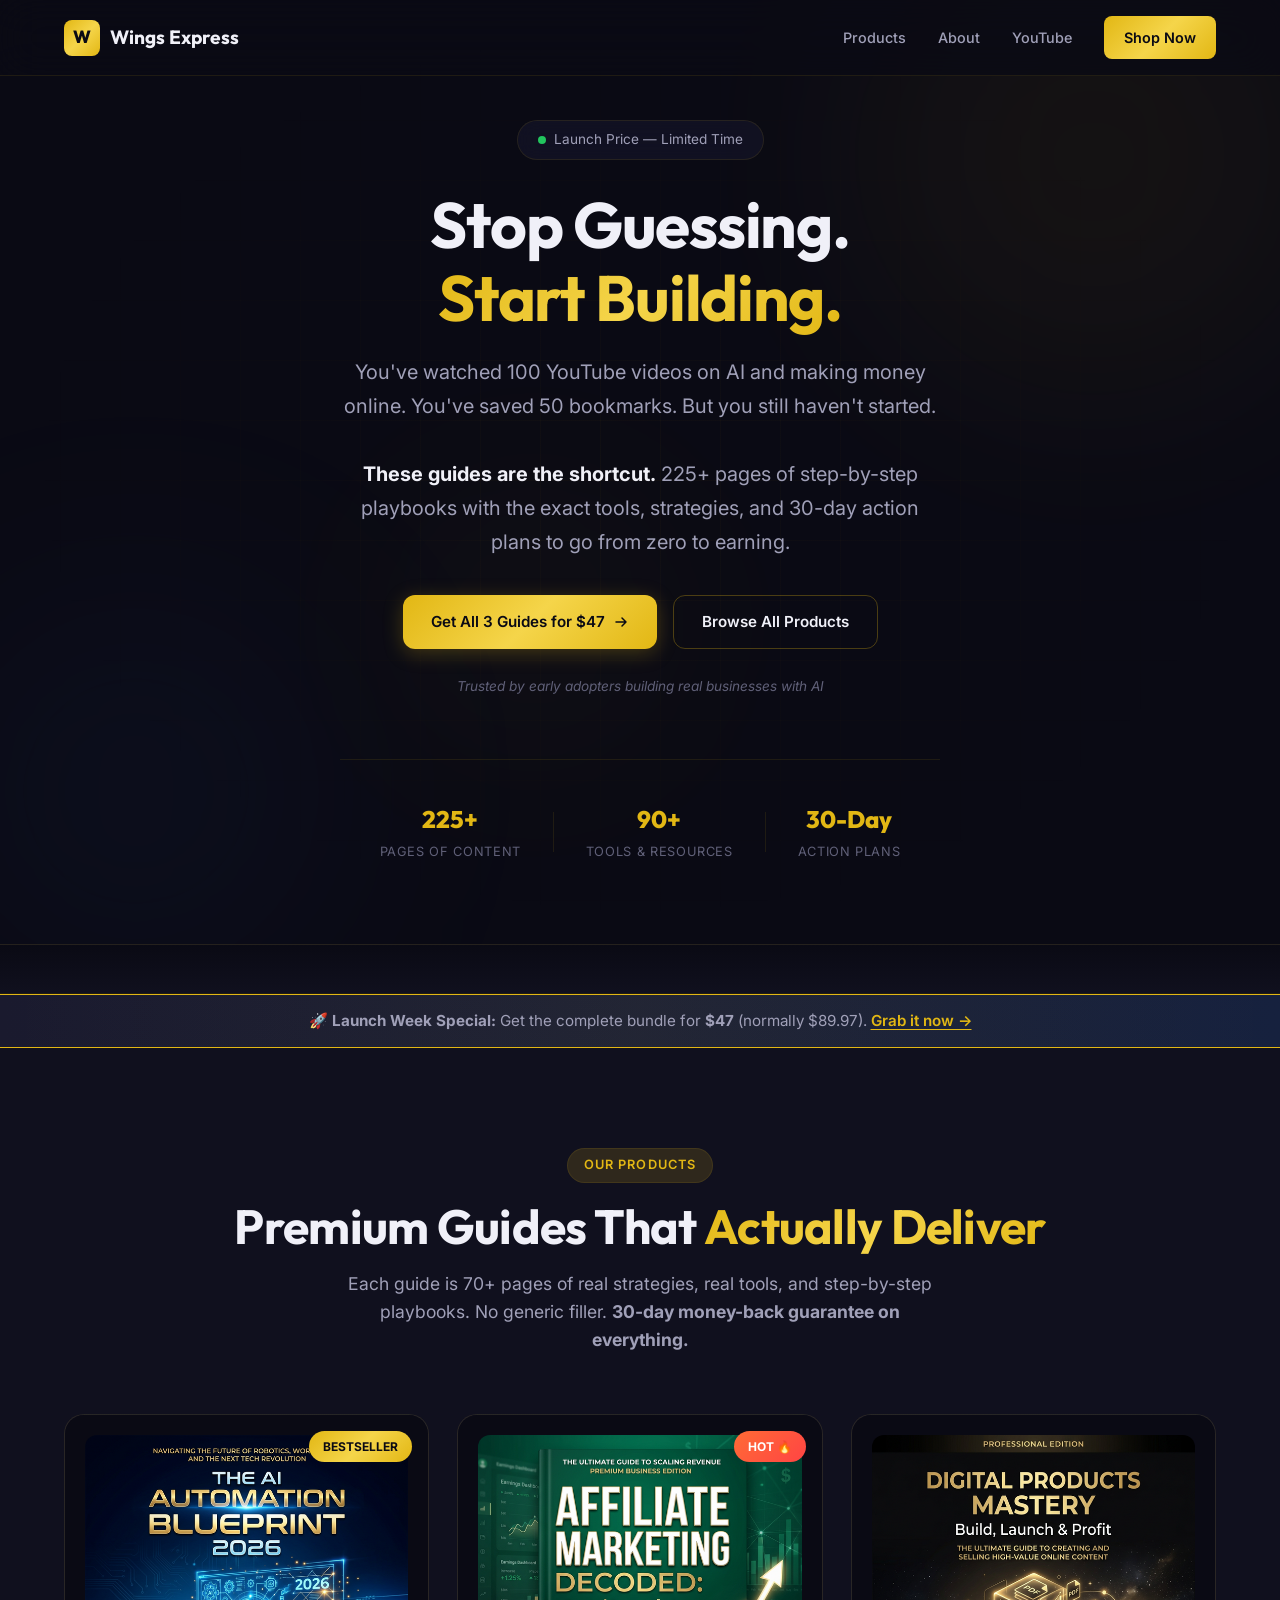
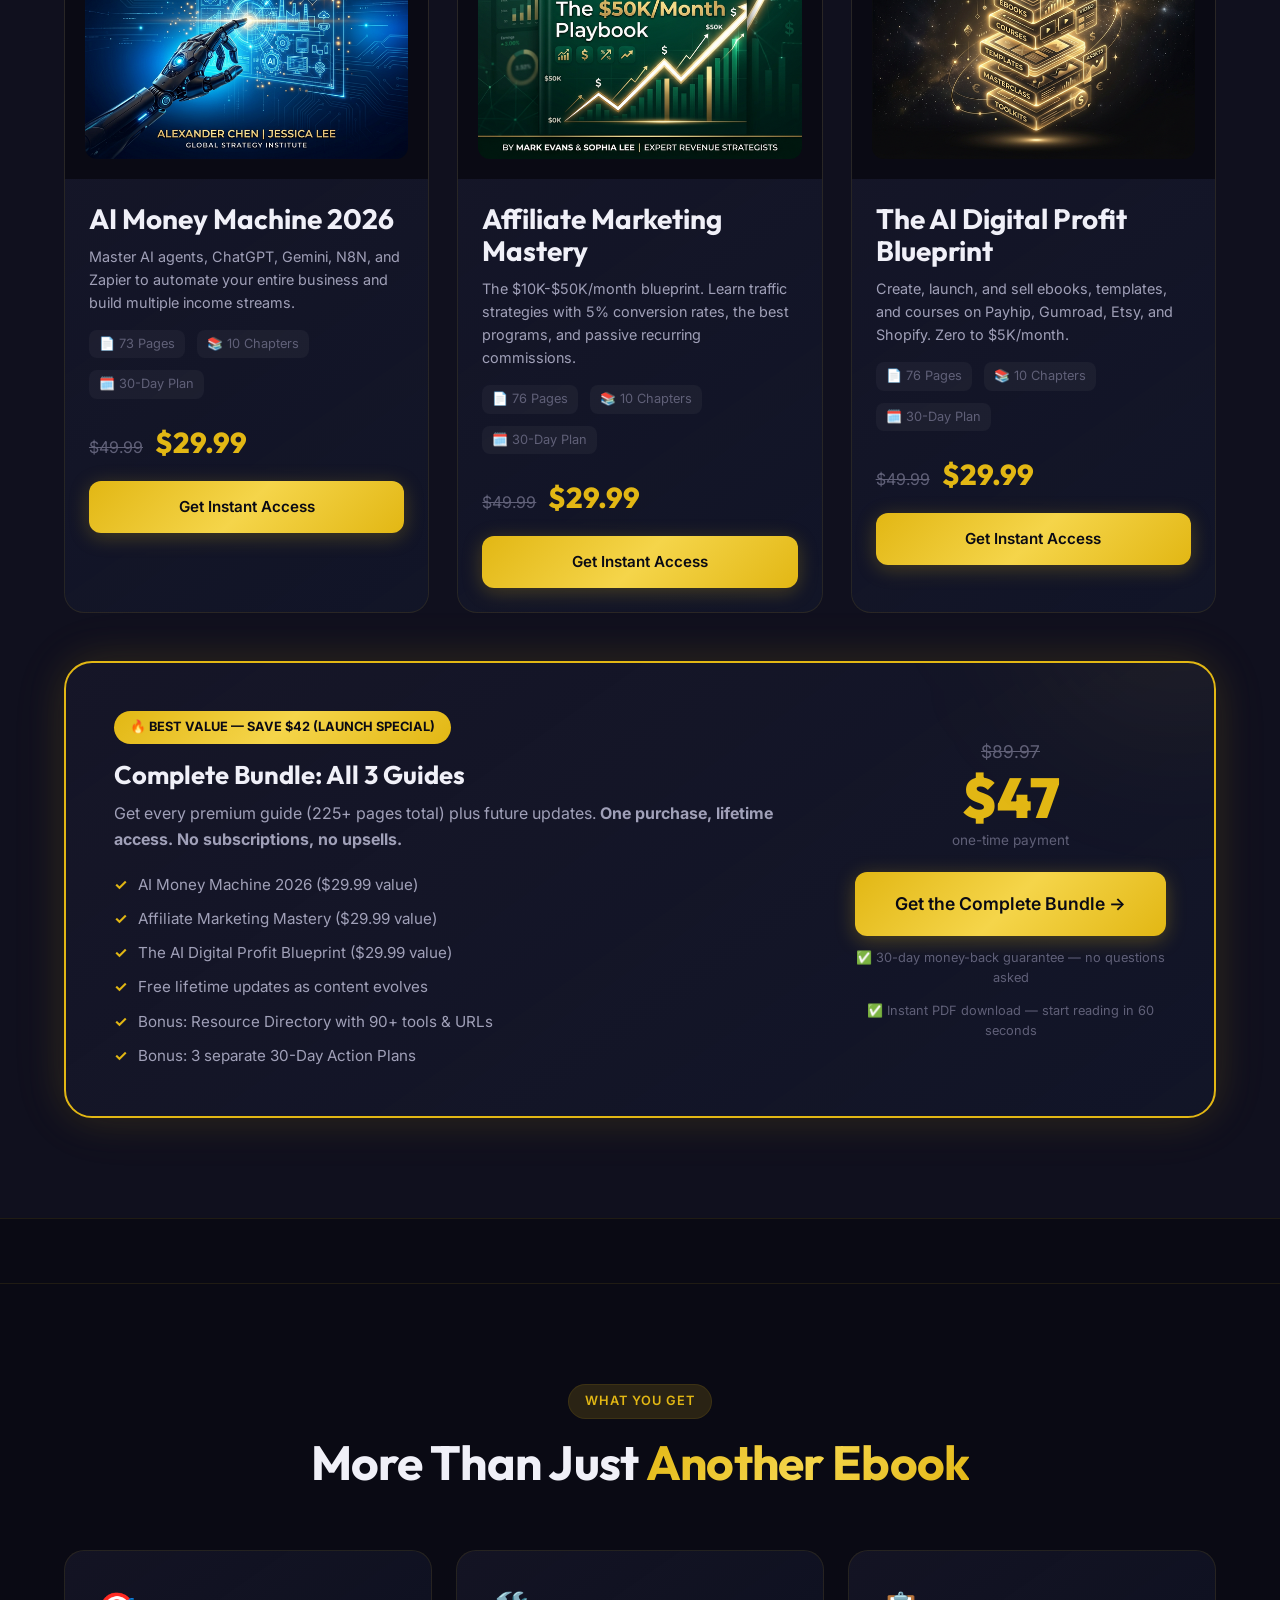
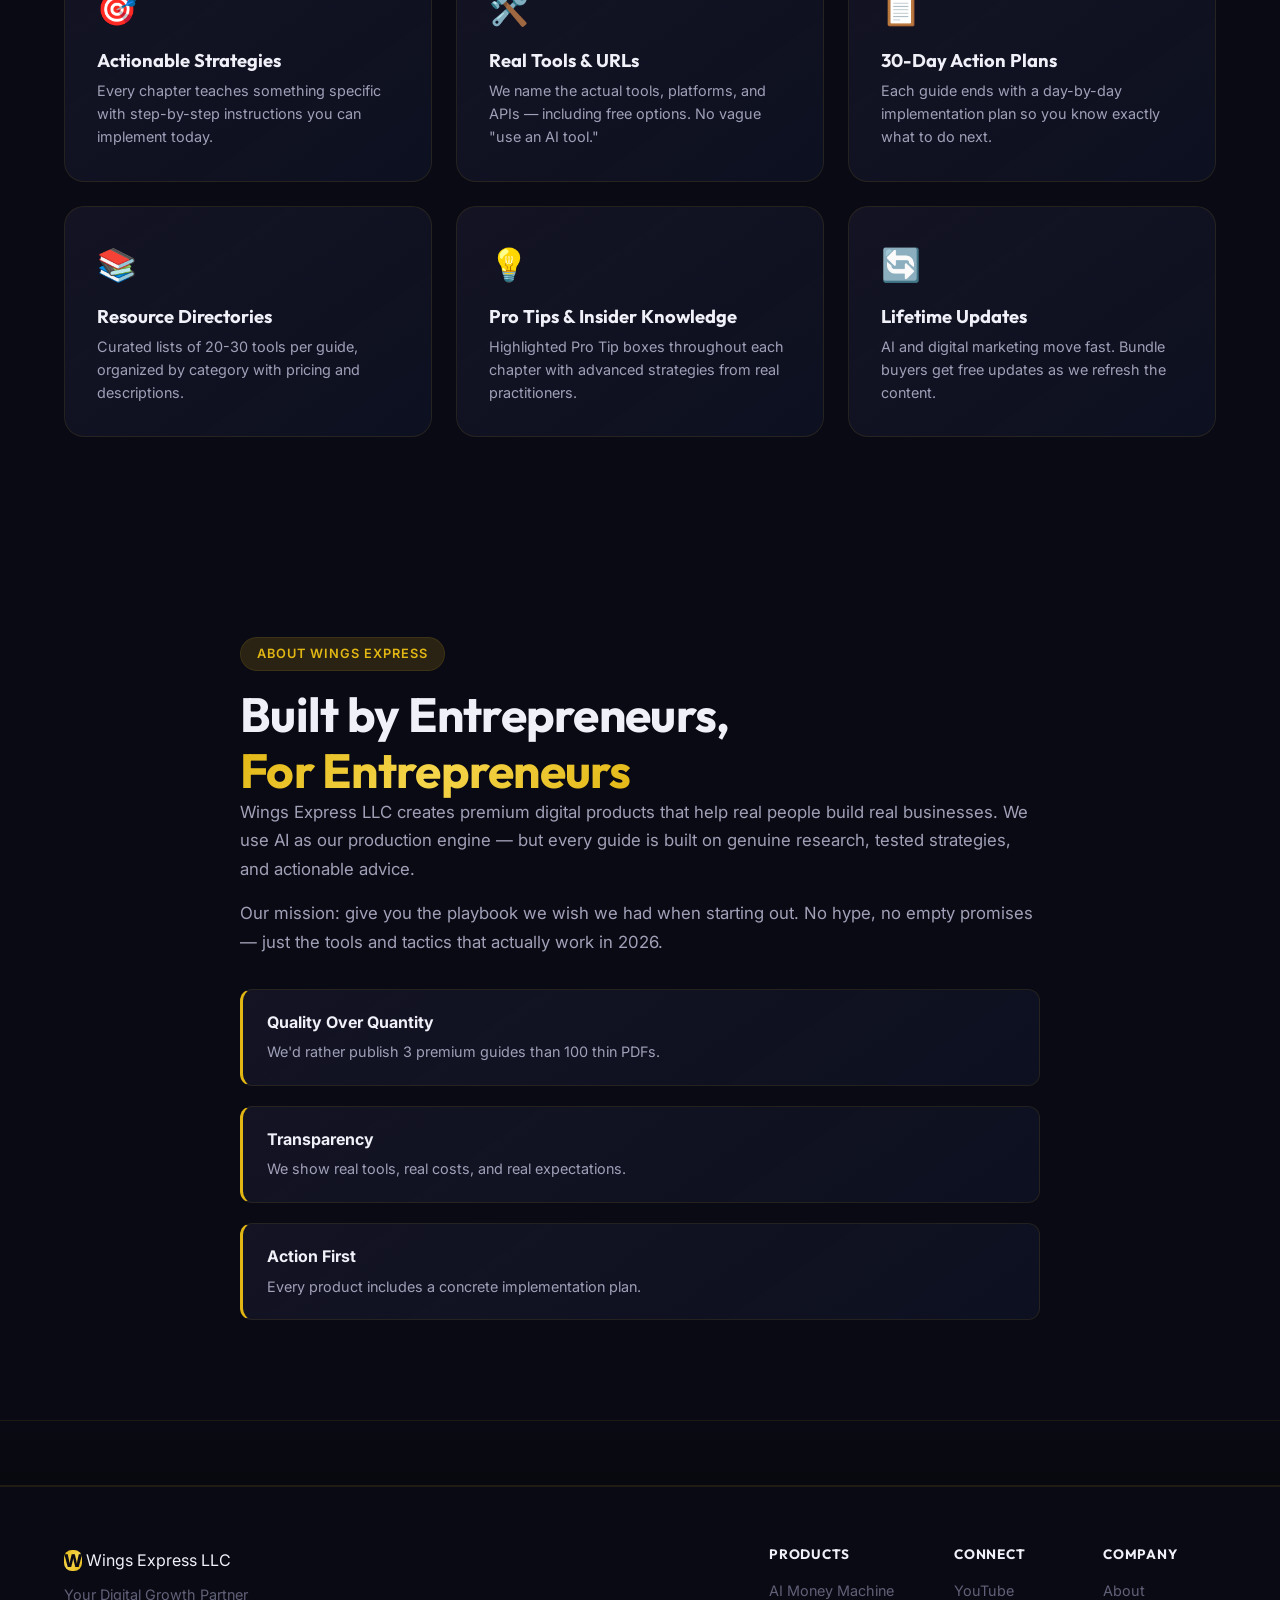
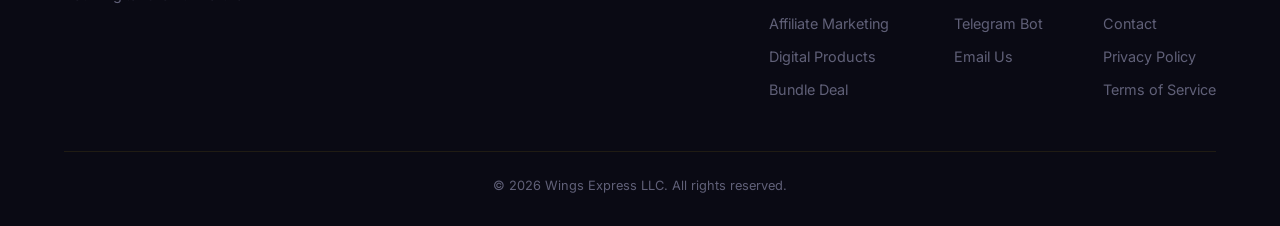
==== index.html @ 8c7e1537 "Add Google AdSense ad placements - 3 strategic ad units with dark theme styling" ====
<!DOCTYPE html>
<html lang="en">

<head>
    <meta charset="UTF-8">
    <meta name="viewport" content="width=device-width, initial-scale=1.0">
    <title>Wings Express LLC — Premium AI Automation & Marketing Guides (2026)</title>
    <meta name="description"
        content="70+ page premium guides on AI automation, affiliate marketing ($10K-$50K/month), and digital products. Step-by-step playbooks with 30-day action plans. Created by Wings Express LLC.">
    <meta name="keywords"
        content="AI automation guide, affiliate marketing course, digital products, ChatGPT business, make money online 2026, passive income, N8N automation">

    <!-- Open Graph -->
    <meta property="og:type" content="website">
    <meta property="og:title" content="Wings Express LLC — AI Automation & Marketing Playbooks">
    <meta property="og:description"
        content="225+ pages of premium strategies. Learn AI automation, affiliate marketing, and digital products. Real tools, real results, 30-day action plans.">
    <meta property="og:url" content="https://wingsexpressllc.com">

    <!-- Fonts -->
    <link rel="preconnect" href="https://fonts.googleapis.com">
    <link rel="preconnect" href="https://fonts.gstatic.com" crossorigin>
    <link
        href="https://fonts.googleapis.com/css2?family=Inter:wght@300;400;500;600;700;800;900&family=Outfit:wght@400;500;600;700;800&display=swap"
        rel="stylesheet">

    <link rel="stylesheet" href="style.css">

    <!-- Google AdSense -->
    <script async src="https://pagead2.googlesyndication.com/pagead/js/adsbygoogle.js?client=ca-pub-XXXXXXXXXXXXXXXX"
        crossorigin="anonymous"></script>
</head>

<body>
    <!-- Navigation -->
    <nav id="navbar">
        <div class="nav-container">
            <a href="#" class="logo">
                <span class="logo-icon">W</span>
                <span class="logo-text">Wings Express</span>
            </a>
            <div class="nav-links">
                <a href="#products">Products</a>
                <a href="#about">About</a>
                <a href="https://youtube.com/@aimusicvibespro" target="_blank">YouTube</a>
                <a href="#products" class="nav-cta">Shop Now</a>
            </div>
            <button class="mobile-toggle" id="mobileToggle" aria-label="Menu">
                <span></span><span></span><span></span>
            </button>
        </div>
    </nav>

    <!-- Hero Section — PAS Framework -->
    <section id="hero">
        <div class="hero-bg-effects">
            <div class="orb orb-1"></div>
            <div class="orb orb-2"></div>
            <div class="orb orb-3"></div>
            <div class="grid-overlay"></div>
        </div>
        <div class="hero-content">
            <div class="hero-badge">
                <span class="badge-dot"></span>
                Launch Price — Limited Time
            </div>
            <h1>Stop Guessing.<br><span class="gradient-text">Start Building.</span></h1>
            <p class="hero-subtitle">
                You've watched 100 YouTube videos on AI and making money online.
                You've saved 50 bookmarks. But you still haven't started.<br><br>
                <strong style="color: var(--text-primary);">These guides are the shortcut.</strong>
                225+ pages of step-by-step playbooks with the exact tools, strategies,
                and 30-day action plans to go from zero to earning.
            </p>
            <div class="hero-buttons">
                <a href="#bundle" class="btn btn-primary">
                    Get All 3 Guides for $47
                    <svg width="16" height="16" viewBox="0 0 16 16" fill="none">
                        <path d="M3 8h10m0 0L9 4m4 4L9 12" stroke="currentColor" stroke-width="1.5"
                            stroke-linecap="round" stroke-linejoin="round" />
                    </svg>
                </a>
                <a href="#products" class="btn btn-ghost">Browse All Products</a>
            </div>
            <!-- Social Proof -->
            <div class="hero-proof">
                <span class="proof-text">Trusted by early adopters building real businesses with AI</span>
            </div>
            <div class="hero-stats">
                <div class="stat">
                    <span class="stat-number">225+</span>
                    <span class="stat-label">Pages of Content</span>
                </div>
                <div class="stat-divider"></div>
                <div class="stat">
                    <span class="stat-number">90+</span>
                    <span class="stat-label">Tools & Resources</span>
                </div>
                <div class="stat-divider"></div>
                <div class="stat">
                    <span class="stat-number">30-Day</span>
                    <span class="stat-label">Action Plans</span>
                </div>
            </div>
        </div>
    </section>

    <!-- Ad Unit 1: Below Hero -->
    <div class="ad-container" id="ad-hero">
        <div class="section-container">
            <ins class="adsbygoogle"
                style="display:block"
                data-ad-client="ca-pub-XXXXXXXXXXXXXXXX"
                data-ad-slot="1234567890"
                data-ad-format="horizontal"
                data-full-width-responsive="true"></ins>
            <script>(adsbygoogle = window.adsbygoogle || []).push({});</script>
        </div>
    </div>

    <!-- Urgency Bar -->
    <div class="urgency-bar">
        <div class="section-container">
            <p>🚀 <strong>Launch Week Special:</strong> Get the complete bundle for <strong>$47</strong> (normally
                $89.97). <a href="#bundle">Grab it now →</a></p>
        </div>
    </div>

    <!-- Products Section -->
    <section id="products">
        <div class="section-container">
            <div class="section-header">
                <span class="section-tag">Our Products</span>
                <h2>Premium Guides That <span class="gradient-text">Actually Deliver</span></h2>
                <p>Each guide is 70+ pages of real strategies, real tools, and step-by-step playbooks. No generic
                    filler. <strong>30-day money-back guarantee on everything.</strong></p>
            </div>

            <div class="products-grid">
                <!-- Product 1 -->
                <div class="product-card" id="product-ai">
                    <div class="product-badge">Bestseller</div>
                    <div class="product-image">
                        <img src="covers/cover_ai_blueprint.png" alt="AI Money Machine 2026 Cover" loading="lazy">
                    </div>
                    <div class="product-info">
                        <h3>AI Money Machine 2026</h3>
                        <p>Master AI agents, ChatGPT, Gemini, N8N, and Zapier to automate your entire business and build
                            multiple income streams.</p>
                        <div class="product-meta">
                            <span class="meta-item">📄 73 Pages</span>
                            <span class="meta-item">📚 10 Chapters</span>
                            <span class="meta-item">🗓️ 30-Day Plan</span>
                        </div>
                        <div class="product-pricing">
                            <span class="price-old">$49.99</span>
                            <span class="price-current">$29.99</span>
                        </div>
                        <a href="#" class="btn btn-primary btn-full payhip-buy-btn" id="buy-ai"
                            data-product="ai-money-machine">Get Instant Access</a>
                    </div>
                </div>

                <!-- Product 2 -->
                <div class="product-card" id="product-affiliate">
                    <div class="product-badge hot">Hot 🔥</div>
                    <div class="product-image">
                        <img src="covers/cover_affiliate_marketing.png" alt="Affiliate Marketing Mastery Cover"
                            loading="lazy">
                    </div>
                    <div class="product-info">
                        <h3>Affiliate Marketing Mastery</h3>
                        <p>The $10K-$50K/month blueprint. Learn traffic strategies with 5% conversion rates, the best
                            programs, and passive recurring commissions.</p>
                        <div class="product-meta">
                            <span class="meta-item">📄 76 Pages</span>
                            <span class="meta-item">📚 10 Chapters</span>
                            <span class="meta-item">🗓️ 30-Day Plan</span>
                        </div>
                        <div class="product-pricing">
                            <span class="price-old">$49.99</span>
                            <span class="price-current">$29.99</span>
                        </div>
                        <a href="#" class="btn btn-primary btn-full payhip-buy-btn" id="buy-affiliate"
                            data-product="affiliate-marketing">Get Instant Access</a>
                    </div>
                </div>

                <!-- Product 3 -->
                <div class="product-card" id="product-digital">
                    <div class="product-image">
                        <img src="covers/cover_digital_products.png" alt="Digital Products Mastery Cover"
                            loading="lazy">
                    </div>
                    <div class="product-info">
                        <h3>The AI Digital Profit Blueprint</h3>
                        <p>Create, launch, and sell ebooks, templates, and courses on Payhip, Gumroad, Etsy, and
                            Shopify. Zero to $5K/month.</p>
                        <div class="product-meta">
                            <span class="meta-item">📄 76 Pages</span>
                            <span class="meta-item">📚 10 Chapters</span>
                            <span class="meta-item">🗓️ 30-Day Plan</span>
                        </div>
                        <div class="product-pricing">
                            <span class="price-old">$49.99</span>
                            <span class="price-current">$29.99</span>
                        </div>
                        <a href="#" class="btn btn-primary btn-full payhip-buy-btn" id="buy-digital"
                            data-product="digital-products">Get Instant Access</a>
                    </div>
                </div>
            </div>

            <!-- Bundle — Anchoring + Risk Reversal -->
            <div class="bundle-card" id="bundle">
                <div class="bundle-left">
                    <span class="bundle-tag">🔥 Best Value — Save $42 (Launch Special)</span>
                    <h3>Complete Bundle: All 3 Guides</h3>
                    <p>Get every premium guide (225+ pages total) plus future updates. <strong>One purchase, lifetime
                            access. No subscriptions, no upsells.</strong></p>
                    <ul class="bundle-list">
                        <li>AI Money Machine 2026 ($29.99 value)</li>
                        <li>Affiliate Marketing Mastery ($29.99 value)</li>
                        <li>The AI Digital Profit Blueprint ($29.99 value)</li>
                        <li>Free lifetime updates as content evolves</li>
                        <li>Bonus: Resource Directory with 90+ tools & URLs</li>
                        <li>Bonus: 3 separate 30-Day Action Plans</li>
                    </ul>
                </div>
                <div class="bundle-right">
                    <div class="bundle-pricing">
                        <span class="bundle-old">$89.97</span>
                        <span class="bundle-current">$47</span>
                        <span class="bundle-per">one-time payment</span>
                    </div>
                    <a href="#" class="btn btn-accent btn-full payhip-buy-btn" id="buy-bundle"
                        data-product="complete-bundle">Get the Complete Bundle →</a>
                    <span class="guarantee">✅ 30-day money-back guarantee — no questions asked</span>
                    <span class="guarantee">✅ Instant PDF download — start reading in 60 seconds</span>
                </div>
            </div>
        </div>
    </section>

    <!-- Ad Unit 2: Between Products & Features -->
    <div class="ad-container" id="ad-mid">
        <div class="section-container">
            <ins class="adsbygoogle"
                style="display:block"
                data-ad-client="ca-pub-XXXXXXXXXXXXXXXX"
                data-ad-slot="2345678901"
                data-ad-format="auto"
                data-full-width-responsive="true"></ins>
            <script>(adsbygoogle = window.adsbygoogle || []).push({});</script>
        </div>
    </div>

    <!-- What's Inside Section -->
    <section id="whats-inside">
        <div class="section-container">
            <div class="section-header">
                <span class="section-tag">What You Get</span>
                <h2>More Than Just <span class="gradient-text">Another Ebook</span></h2>
            </div>
            <div class="features-grid">
                <div class="feature-card">
                    <div class="feature-icon">🎯</div>
                    <h4>Actionable Strategies</h4>
                    <p>Every chapter teaches something specific with step-by-step instructions you can implement today.
                    </p>
                </div>
                <div class="feature-card">
                    <div class="feature-icon">🛠️</div>
                    <h4>Real Tools & URLs</h4>
                    <p>We name the actual tools, platforms, and APIs — including free options. No vague "use an AI
                        tool."</p>
                </div>
                <div class="feature-card">
                    <div class="feature-icon">📋</div>
                    <h4>30-Day Action Plans</h4>
                    <p>Each guide ends with a day-by-day implementation plan so you know exactly what to do next.</p>
                </div>
                <div class="feature-card">
                    <div class="feature-icon">📚</div>
                    <h4>Resource Directories</h4>
                    <p>Curated lists of 20-30 tools per guide, organized by category with pricing and descriptions.</p>
                </div>
                <div class="feature-card">
                    <div class="feature-icon">💡</div>
                    <h4>Pro Tips & Insider Knowledge</h4>
                    <p>Highlighted Pro Tip boxes throughout each chapter with advanced strategies from real
                        practitioners.</p>
                </div>
                <div class="feature-card">
                    <div class="feature-icon">🔄</div>
                    <h4>Lifetime Updates</h4>
                    <p>AI and digital marketing move fast. Bundle buyers get free updates as we refresh the content.</p>
                </div>
            </div>
        </div>
    </section>

    <!-- About Section -->
    <section id="about">
        <div class="section-container">
            <div class="about-content">
                <div class="about-text">
                    <span class="section-tag">About Wings Express</span>
                    <h2>Built by Entrepreneurs,<br><span class="gradient-text">For Entrepreneurs</span></h2>
                    <p>Wings Express LLC creates premium digital products that help real people build real businesses.
                        We use AI as our production engine — but every guide is built on genuine research, tested
                        strategies, and actionable advice.</p>
                    <p>Our mission: give you the playbook we wish we had when starting out. No hype, no empty promises —
                        just the tools and tactics that actually work in 2026.</p>
                    <div class="about-values">
                        <div class="value">
                            <strong>Quality Over Quantity</strong>
                            <span>We'd rather publish 3 premium guides than 100 thin PDFs.</span>
                        </div>
                        <div class="value">
                            <strong>Transparency</strong>
                            <span>We show real tools, real costs, and real expectations.</span>
                        </div>
                        <div class="value">
                            <strong>Action First</strong>
                            <span>Every product includes a concrete implementation plan.</span>
                        </div>
                    </div>
                </div>
            </div>
        </div>
    </section>

    <!-- Ad Unit 3: Before Footer -->
    <div class="ad-container" id="ad-footer">
        <div class="section-container">
            <ins class="adsbygoogle"
                style="display:block"
                data-ad-client="ca-pub-XXXXXXXXXXXXXXXX"
                data-ad-slot="3456789012"
                data-ad-format="horizontal"
                data-full-width-responsive="true"></ins>
            <script>(adsbygoogle = window.adsbygoogle || []).push({});</script>
        </div>
    </div>

    <!-- Footer -->
    <footer id="footer">
        <div class="footer-container">
            <div class="footer-top">
                <div class="footer-brand">
                    <span class="logo-icon">W</span>
                    <span class="logo-text">Wings Express LLC</span>
                    <p>Your Digital Growth Partner</p>
                </div>
                <div class="footer-links">
                    <div class="footer-col">
                        <h5>Products</h5>
                        <a href="#product-ai">AI Money Machine</a>
                        <a href="#product-affiliate">Affiliate Marketing</a>
                        <a href="#product-digital">Digital Products</a>
                        <a href="#bundle">Bundle Deal</a>
                    </div>
                    <div class="footer-col">
                        <h5>Connect</h5>
                        <a href="https://youtube.com/@aimusicvibespro" target="_blank">YouTube</a>
                        <a href="https://t.me/Wingsexpressbot" target="_blank">Telegram Bot</a>
                        <a href="mailto:contact@wingsexpressllc.com">Email Us</a>
                    </div>
                    <div class="footer-col">
                        <h5>Company</h5>
                        <a href="#about">About</a>
                        <a href="mailto:contact@wingsexpressllc.com">Contact</a>
                        <a href="#">Privacy Policy</a>
                        <a href="#">Terms of Service</a>
                    </div>
                </div>
            </div>
            <div class="footer-bottom">
                <p>&copy; 2026 Wings Express LLC. All rights reserved.</p>
            </div>
        </div>
    </footer>

    <script src="script.js"></script>
</body>

</html>
---- style.css ----
/* ═══════════════════════════════════════════════════════════
   Wings Express LLC — Premium Landing Page
   Design System: Dark mode, navy + gold accent, glassmorphism
   ═══════════════════════════════════════════════════════════ */

/* ─── Design Tokens ─────────────────────────────────────── */
:root {
    --bg-primary: #0a0a14;
    --bg-secondary: #10101e;
    --bg-card: #141428;
    --bg-card-hover: #1a1a36;
    --bg-glass: rgba(20, 20, 40, 0.7);

    --color-primary: #1a1a2e;
    --color-secondary: #16213e;
    --color-accent: #e2b714;
    --color-accent-light: #f5d54a;
    --color-accent-glow: rgba(226, 183, 20, 0.15);

    --text-primary: #f0f0f8;
    --text-secondary: #a0a0b8;
    --text-muted: #606078;

    --gradient-accent: linear-gradient(135deg, #e2b714 0%, #f5d54a 50%, #e2b714 100%);
    --gradient-hero: linear-gradient(135deg, #1a1a2e 0%, #16213e 50%, #0d0d1a 100%);
    --gradient-card: linear-gradient(145deg, rgba(26, 26, 46, 0.6), rgba(22, 33, 62, 0.3));

    --border-subtle: rgba(226, 183, 20, 0.1);
    --border-hover: rgba(226, 183, 20, 0.3);

    --radius-sm: 8px;
    --radius-md: 12px;
    --radius-lg: 20px;
    --radius-xl: 28px;

    --shadow-card: 0 4px 24px rgba(0, 0, 0, 0.3);
    --shadow-glow: 0 0 40px rgba(226, 183, 20, 0.1);

    --font-heading: 'Outfit', sans-serif;
    --font-body: 'Inter', sans-serif;

    --transition-fast: 0.2s ease;
    --transition-med: 0.4s cubic-bezier(0.4, 0, 0.2, 1);
    --transition-slow: 0.6s cubic-bezier(0.4, 0, 0.2, 1);
}

/* ─── Reset & Base ──────────────────────────────────────── */
*,
*::before,
*::after {
    margin: 0;
    padding: 0;
    box-sizing: border-box;
}

html {
    scroll-behavior: smooth;
    font-size: 16px;
}

body {
    font-family: var(--font-body);
    background: var(--bg-primary);
    color: var(--text-primary);
    line-height: 1.6;
    overflow-x: hidden;
    -webkit-font-smoothing: antialiased;
}

a {
    color: inherit;
    text-decoration: none;
}

img {
    max-width: 100%;
    height: auto;
    display: block;
}

/* ─── Typography ────────────────────────────────────────── */
h1,
h2,
h3,
h4,
h5 {
    font-family: var(--font-heading);
    font-weight: 700;
    line-height: 1.15;
}

h1 {
    font-size: clamp(2.5rem, 5vw, 4.5rem);
    letter-spacing: -0.02em;
}

h2 {
    font-size: clamp(2rem, 4vw, 3rem);
    letter-spacing: -0.015em;
}

h3 {
    font-size: clamp(1.3rem, 2.5vw, 1.75rem);
}

h4 {
    font-size: 1.15rem;
}

.gradient-text {
    background: var(--gradient-accent);
    -webkit-background-clip: text;
    -webkit-text-fill-color: transparent;
    background-clip: text;
}

/* ─── Layout ────────────────────────────────────────────── */
.section-container {
    max-width: 1200px;
    margin: 0 auto;
    padding: 0 24px;
}

section {
    padding: 100px 0;
}

.section-header {
    text-align: center;
    margin-bottom: 60px;
}

.section-header p {
    color: var(--text-secondary);
    font-size: 1.1rem;
    max-width: 600px;
    margin: 16px auto 0;
}

.section-tag {
    display: inline-block;
    padding: 6px 16px;
    background: var(--color-accent-glow);
    border: 1px solid var(--border-subtle);
    border-radius: 100px;
    font-size: 0.8rem;
    font-weight: 600;
    color: var(--color-accent);
    text-transform: uppercase;
    letter-spacing: 0.08em;
    margin-bottom: 16px;
}

/* ─── Buttons ───────────────────────────────────────────── */
.btn {
    display: inline-flex;
    align-items: center;
    gap: 8px;
    padding: 14px 28px;
    border-radius: var(--radius-md);
    font-family: var(--font-body);
    font-weight: 600;
    font-size: 0.95rem;
    cursor: pointer;
    border: none;
    transition: all var(--transition-med);
    white-space: nowrap;
}

.btn-primary {
    background: var(--gradient-accent);
    color: #0a0a14;
    box-shadow: 0 4px 20px rgba(226, 183, 20, 0.25);
}

.btn-primary:hover {
    transform: translateY(-2px);
    box-shadow: 0 8px 30px rgba(226, 183, 20, 0.4);
}

.btn-ghost {
    background: transparent;
    border: 1px solid var(--border-hover);
    color: var(--text-primary);
}

.btn-ghost:hover {
    background: rgba(226, 183, 20, 0.08);
    border-color: var(--color-accent);
}

.btn-accent {
    background: var(--gradient-accent);
    color: #0a0a14;
    font-size: 1.1rem;
    padding: 18px 40px;
    box-shadow: 0 4px 20px rgba(226, 183, 20, 0.3);
}

.btn-accent:hover {
    transform: translateY(-2px);
    box-shadow: 0 8px 40px rgba(226, 183, 20, 0.5);
}

.btn-full {
    width: 100%;
    justify-content: center;
}

.btn-sm {
    padding: 10px 20px;
    font-size: 0.85rem;
}

/* ─── Navigation ────────────────────────────────────────── */
#navbar {
    position: fixed;
    top: 0;
    left: 0;
    right: 0;
    z-index: 1000;
    padding: 16px 0;
    background: rgba(10, 10, 20, 0.8);
    backdrop-filter: blur(20px);
    -webkit-backdrop-filter: blur(20px);
    border-bottom: 1px solid var(--border-subtle);
    transition: all var(--transition-med);
}

.nav-container {
    max-width: 1200px;
    margin: 0 auto;
    padding: 0 24px;
    display: flex;
    align-items: center;
    justify-content: space-between;
}

.logo {
    display: flex;
    align-items: center;
    gap: 10px;
    font-family: var(--font-heading);
    font-weight: 700;
    font-size: 1.2rem;
}

.logo-icon {
    display: inline-flex;
    align-items: center;
    justify-content: center;
    width: 36px;
    height: 36px;
    background: var(--gradient-accent);
    color: #0a0a14;
    border-radius: var(--radius-sm);
    font-weight: 800;
    font-size: 1.1rem;
}

.nav-links {
    display: flex;
    align-items: center;
    gap: 32px;
}

.nav-links a {
    font-size: 0.9rem;
    color: var(--text-secondary);
    transition: color var(--transition-fast);
    font-weight: 500;
}

.nav-links a:hover {
    color: var(--text-primary);
}

.nav-cta {
    padding: 10px 20px !important;
    background: var(--gradient-accent) !important;
    color: #0a0a14 !important;
    border-radius: var(--radius-sm) !important;
    font-weight: 600 !important;
}

.nav-cta:hover {
    box-shadow: 0 4px 20px rgba(226, 183, 20, 0.3);
}

.mobile-toggle {
    display: none;
    flex-direction: column;
    gap: 5px;
    background: none;
    border: none;
    cursor: pointer;
    padding: 4px;
}

.mobile-toggle span {
    width: 24px;
    height: 2px;
    background: var(--text-primary);
    border-radius: 2px;
    transition: all var(--transition-fast);
}

/* ─── Hero ──────────────────────────────────────────────── */
#hero {
    min-height: 100vh;
    display: flex;
    align-items: center;
    justify-content: center;
    position: relative;
    overflow: hidden;
    padding: 120px 24px 80px;
}

.hero-bg-effects {
    position: absolute;
    inset: 0;
    pointer-events: none;
}

.orb {
    position: absolute;
    border-radius: 50%;
    filter: blur(100px);
    opacity: 0.4;
    animation: float 8s ease-in-out infinite;
}

.orb-1 {
    width: 500px;
    height: 500px;
    background: rgba(226, 183, 20, 0.12);
    top: -10%;
    right: -5%;
    animation-delay: 0s;
}

.orb-2 {
    width: 400px;
    height: 400px;
    background: rgba(22, 33, 62, 0.5);
    bottom: -5%;
    left: -5%;
    animation-delay: -3s;
}

.orb-3 {
    width: 300px;
    height: 300px;
    background: rgba(226, 183, 20, 0.08);
    top: 50%;
    left: 30%;
    animation-delay: -5s;
}

@keyframes float {

    0%,
    100% {
        transform: translate(0, 0) scale(1);
    }

    33% {
        transform: translate(30px, -30px) scale(1.05);
    }

    66% {
        transform: translate(-20px, 20px) scale(0.95);
    }
}

.grid-overlay {
    position: absolute;
    inset: 0;
    background-image:
        linear-gradient(rgba(226, 183, 20, 0.03) 1px, transparent 1px),
        linear-gradient(90deg, rgba(226, 183, 20, 0.03) 1px, transparent 1px);
    background-size: 60px 60px;
    mask-image: radial-gradient(ellipse at center, black 0%, transparent 70%);
    -webkit-mask-image: radial-gradient(ellipse at center, black 0%, transparent 70%);
}

.hero-content {
    text-align: center;
    max-width: 800px;
    position: relative;
    z-index: 1;
}

.hero-badge {
    display: inline-flex;
    align-items: center;
    gap: 8px;
    padding: 8px 20px;
    background: var(--bg-glass);
    border: 1px solid var(--border-subtle);
    border-radius: 100px;
    font-size: 0.85rem;
    color: var(--text-secondary);
    margin-bottom: 28px;
    backdrop-filter: blur(10px);
}

.badge-dot {
    width: 8px;
    height: 8px;
    background: #22c55e;
    border-radius: 50%;
    animation: pulse-dot 2s ease-in-out infinite;
}

@keyframes pulse-dot {

    0%,
    100% {
        opacity: 1;
    }

    50% {
        opacity: 0.3;
    }
}

.hero-subtitle {
    font-size: clamp(1.05rem, 2vw, 1.25rem);
    color: var(--text-secondary);
    max-width: 600px;
    margin: 20px auto 36px;
    line-height: 1.7;
}

.hero-buttons {
    display: flex;
    gap: 16px;
    justify-content: center;
    flex-wrap: wrap;
}

.hero-stats {
    display: flex;
    align-items: center;
    justify-content: center;
    gap: 32px;
    margin-top: 60px;
    padding-top: 40px;
    border-top: 1px solid var(--border-subtle);
}

.stat {
    text-align: center;
}

.stat-number {
    display: block;
    font-family: var(--font-heading);
    font-size: 1.5rem;
    font-weight: 800;
    color: var(--color-accent);
}

.stat-label {
    font-size: 0.8rem;
    color: var(--text-muted);
    text-transform: uppercase;
    letter-spacing: 0.05em;
}

.stat-divider {
    width: 1px;
    height: 40px;
    background: var(--border-subtle);
}

/* ─── Social Proof ──────────────────────────────────────── */
.hero-proof {
    margin-top: 24px;
}

.proof-text {
    font-size: 0.85rem;
    color: var(--text-muted);
    font-style: italic;
}

/* ─── Urgency Bar ───────────────────────────────────────── */
.urgency-bar {
    background: linear-gradient(90deg, #1a1a2e, #16213e);
    border-top: 1px solid var(--color-accent);
    border-bottom: 1px solid var(--color-accent);
    padding: 14px 0;
    text-align: center;
    position: relative;
    overflow: hidden;
}

.urgency-bar::before {
    content: '';
    position: absolute;
    inset: 0;
    background: linear-gradient(90deg, transparent, rgba(226, 183, 20, 0.05), transparent);
    animation: shimmer 3s ease-in-out infinite;
}

@keyframes shimmer {

    0%,
    100% {
        transform: translateX(-100%);
    }

    50% {
        transform: translateX(100%);
    }
}

.urgency-bar p {
    font-size: 0.95rem;
    color: var(--text-secondary);
    position: relative;
    z-index: 1;
}

.urgency-bar a {
    color: var(--color-accent);
    font-weight: 600;
    text-decoration: underline;
    text-underline-offset: 3px;
}

.urgency-bar a:hover {
    color: var(--color-accent-light);
}

/* ─── Products ──────────────────────────────────────────── */
#products {
    background: var(--bg-secondary);
}

.products-grid {
    display: grid;
    grid-template-columns: repeat(3, 1fr);
    gap: 28px;
    margin-bottom: 48px;
}

.product-card {
    background: var(--gradient-card);
    border: 1px solid var(--border-subtle);
    border-radius: var(--radius-lg);
    overflow: hidden;
    transition: all var(--transition-med);
    position: relative;
}

.product-card:hover {
    transform: translateY(-6px);
    border-color: var(--border-hover);
    box-shadow: var(--shadow-glow);
}

.product-badge {
    position: absolute;
    top: 16px;
    right: 16px;
    padding: 6px 14px;
    background: var(--gradient-accent);
    color: #0a0a14;
    border-radius: 100px;
    font-size: 0.75rem;
    font-weight: 700;
    text-transform: uppercase;
    z-index: 2;
}

.product-badge.hot {
    background: linear-gradient(135deg, #ff6b35, #ff4444);
    color: white;
}

.product-image {
    aspect-ratio: 1;
    overflow: hidden;
    background: var(--bg-primary);
    display: flex;
    align-items: center;
    justify-content: center;
    padding: 20px;
}

.product-image img {
    width: 100%;
    height: 100%;
    object-fit: cover;
    border-radius: var(--radius-md);
    transition: transform var(--transition-med);
}

.product-card:hover .product-image img {
    transform: scale(1.03);
}

.product-info {
    padding: 24px;
}

.product-info h3 {
    margin-bottom: 10px;
}

.product-info p {
    color: var(--text-secondary);
    font-size: 0.9rem;
    line-height: 1.6;
    margin-bottom: 16px;
}

.product-meta {
    display: flex;
    flex-wrap: wrap;
    gap: 12px;
    margin-bottom: 20px;
}

.meta-item {
    font-size: 0.8rem;
    color: var(--text-muted);
    padding: 4px 10px;
    background: rgba(255, 255, 255, 0.04);
    border-radius: var(--radius-sm);
}

.product-pricing {
    display: flex;
    align-items: baseline;
    gap: 12px;
    margin-bottom: 16px;
}

.price-old {
    font-size: 1rem;
    color: var(--text-muted);
    text-decoration: line-through;
}

.price-current {
    font-size: 1.8rem;
    font-weight: 800;
    font-family: var(--font-heading);
    color: var(--color-accent);
}

/* ─── Bundle ────────────────────────────────────────────── */
.bundle-card {
    display: flex;
    gap: 40px;
    align-items: center;
    background: var(--gradient-card);
    border: 2px solid var(--color-accent);
    border-radius: var(--radius-xl);
    padding: 48px;
    box-shadow: var(--shadow-glow), 0 0 60px rgba(226, 183, 20, 0.08);
    position: relative;
    overflow: hidden;
}

.bundle-card::before {
    content: '';
    position: absolute;
    top: -50%;
    right: -10%;
    width: 300px;
    height: 300px;
    background: rgba(226, 183, 20, 0.06);
    border-radius: 50%;
    filter: blur(80px);
    pointer-events: none;
}

.bundle-left {
    flex: 1.4;
}

.bundle-tag {
    display: inline-block;
    padding: 6px 16px;
    background: var(--gradient-accent);
    color: #0a0a14;
    border-radius: 100px;
    font-size: 0.8rem;
    font-weight: 700;
    text-transform: uppercase;
    margin-bottom: 16px;
}

.bundle-left h3 {
    font-size: 1.6rem;
    margin-bottom: 12px;
}

.bundle-left p {
    color: var(--text-secondary);
    margin-bottom: 20px;
}

.bundle-list {
    list-style: none;
    display: flex;
    flex-direction: column;
    gap: 10px;
}

.bundle-list li {
    font-size: 0.95rem;
    color: var(--text-secondary);
    padding-left: 24px;
    position: relative;
}

.bundle-list li::before {
    content: '✓';
    position: absolute;
    left: 0;
    color: var(--color-accent);
    font-weight: 700;
}

.bundle-right {
    flex: 0.6;
    text-align: center;
}

.bundle-pricing {
    margin-bottom: 20px;
}

.bundle-old {
    display: block;
    font-size: 1.1rem;
    color: var(--text-muted);
    text-decoration: line-through;
    margin-bottom: 4px;
}

.bundle-current {
    display: block;
    font-size: 3.5rem;
    font-weight: 900;
    font-family: var(--font-heading);
    color: var(--color-accent);
    line-height: 1;
}

.bundle-per {
    display: block;
    font-size: 0.85rem;
    color: var(--text-muted);
    margin-top: 4px;
}

.guarantee {
    display: block;
    margin-top: 12px;
    font-size: 0.8rem;
    color: var(--text-muted);
}

/* ─── Features ──────────────────────────────────────────── */
.features-grid {
    display: grid;
    grid-template-columns: repeat(3, 1fr);
    gap: 24px;
}

.feature-card {
    background: var(--gradient-card);
    border: 1px solid var(--border-subtle);
    border-radius: var(--radius-lg);
    padding: 32px;
    transition: all var(--transition-med);
}

.feature-card:hover {
    transform: translateY(-4px);
    border-color: var(--border-hover);
}

.feature-icon {
    font-size: 2rem;
    margin-bottom: 16px;
}

.feature-card h4 {
    margin-bottom: 8px;
}

.feature-card p {
    color: var(--text-secondary);
    font-size: 0.9rem;
    line-height: 1.6;
}

/* ─── Resources ─────────────────────────────────────────── */
#resources {
    background: var(--bg-secondary);
}

.resources-grid {
    display: grid;
    grid-template-columns: repeat(3, 1fr);
    gap: 24px;
}

.resource-card {
    background: var(--gradient-card);
    border: 1px solid var(--border-subtle);
    border-radius: var(--radius-lg);
    padding: 32px;
    text-align: center;
    transition: all var(--transition-med);
}

.resource-card:hover {
    border-color: var(--border-hover);
}

.resource-card h4 {
    margin-bottom: 12px;
}

.resource-card p {
    color: var(--text-secondary);
    font-size: 0.9rem;
    margin-bottom: 20px;
}

/* ─── About ─────────────────────────────────────────────── */
.about-content {
    max-width: 800px;
    margin: 0 auto;
}

.about-text p {
    color: var(--text-secondary);
    font-size: 1.05rem;
    line-height: 1.7;
    margin-bottom: 16px;
}

.about-values {
    display: flex;
    flex-direction: column;
    gap: 20px;
    margin-top: 32px;
}

.value {
    padding: 20px 24px;
    background: var(--gradient-card);
    border: 1px solid var(--border-subtle);
    border-radius: var(--radius-md);
    border-left: 3px solid var(--color-accent);
}

.value strong {
    display: block;
    font-size: 1rem;
    margin-bottom: 4px;
}

.value span {
    color: var(--text-secondary);
    font-size: 0.9rem;
}

/* ─── Footer ────────────────────────────────────────────── */
#footer {
    background: var(--bg-primary);
    border-top: 1px solid var(--border-subtle);
    padding: 60px 0 30px;
}

.footer-container {
    max-width: 1200px;
    margin: 0 auto;
    padding: 0 24px;
}

.footer-top {
    display: flex;
    justify-content: space-between;
    gap: 60px;
    margin-bottom: 40px;
}

.footer-brand p {
    color: var(--text-muted);
    margin-top: 8px;
    font-size: 0.9rem;
}

.footer-brand .logo-icon,
.footer-brand .logo-text {
    display: inline;
    vertical-align: middle;
}

.footer-links {
    display: flex;
    gap: 60px;
}

.footer-col h5 {
    font-size: 0.85rem;
    text-transform: uppercase;
    letter-spacing: 0.06em;
    color: var(--text-primary);
    margin-bottom: 16px;
}

.footer-col a {
    display: block;
    font-size: 0.9rem;
    color: var(--text-muted);
    margin-bottom: 10px;
    transition: color var(--transition-fast);
}

.footer-col a:hover {
    color: var(--color-accent);
}

.footer-bottom {
    border-top: 1px solid var(--border-subtle);
    padding-top: 24px;
    text-align: center;
}

.footer-bottom p {
    font-size: 0.8rem;
    color: var(--text-muted);
}

/* ─── Responsive ────────────────────────────────────────── */
@media (max-width: 900px) {

    .products-grid,
    .features-grid,
    .resources-grid {
        grid-template-columns: 1fr;
    }

    .bundle-card {
        flex-direction: column;
        padding: 32px;
    }

    .nav-links {
        display: none;
    }

    .mobile-toggle {
        display: flex;
    }

    .hero-stats {
        flex-direction: column;
        gap: 16px;
    }

    .stat-divider {
        width: 60px;
        height: 1px;
    }

    .footer-top {
        flex-direction: column;
        gap: 32px;
    }

    .footer-links {
        flex-wrap: wrap;
        gap: 32px;
    }
}

@media (max-width: 600px) {
    section {
        padding: 60px 0;
    }

    .hero-buttons {
        flex-direction: column;
        align-items: stretch;
    }

    .hero-buttons .btn {
        justify-content: center;
    }

    .bundle-card {
        padding: 24px;
    }

    .bundle-current {
        font-size: 2.5rem;
    }
}

/* ─── Animations: Scroll Reveal ─────────────────────────── */
.product-card,
.feature-card,
.resource-card,
.value {
    opacity: 0;
    transform: translateY(30px);
    animation: revealUp 0.6s ease forwards;
}

@keyframes revealUp {
    to {
        opacity: 1;
        transform: translateY(0);
    }
}

.product-card:nth-child(1) {
    animation-delay: 0.1s;
}

.product-card:nth-child(2) {
    animation-delay: 0.2s;
}

.product-card:nth-child(3) {
    animation-delay: 0.3s;
}

.feature-card:nth-child(1) {
    animation-delay: 0.05s;
}

.feature-card:nth-child(2) {
    animation-delay: 0.1s;
}

.feature-card:nth-child(3) {
    animation-delay: 0.15s;
}

.feature-card:nth-child(4) {
    animation-delay: 0.2s;
}

.feature-card:nth-child(5) {
    animation-delay: 0.25s;
}

.feature-card:nth-child(6) {
    animation-delay: 0.3s;
}

/* ─── Ad Container Styles ────────────────────────────────── */
.ad-container {
    padding: 24px 0;
    background: var(--bg-primary);
    border-top: 1px solid var(--border-subtle);
    border-bottom: 1px solid var(--border-subtle);
    overflow: hidden;
}

.ad-container .section-container {
    max-width: 1200px;
    margin: 0 auto;
    padding: 0 24px;
}

.ad-container ins {
    border-radius: var(--radius-md);
    overflow: hidden;
}

#ad-hero {
    background: linear-gradient(180deg, var(--bg-primary) 0%, var(--bg-secondary) 100%);
}

#ad-mid {
    background: var(--bg-primary);
    padding: 32px 0;
}

#ad-footer {
    background: linear-gradient(180deg, var(--bg-primary) 0%, #08080f 100%);
    padding: 32px 0;
}

@media (max-width: 768px) {
    .ad-container {
        padding: 16px 0;
    }
}
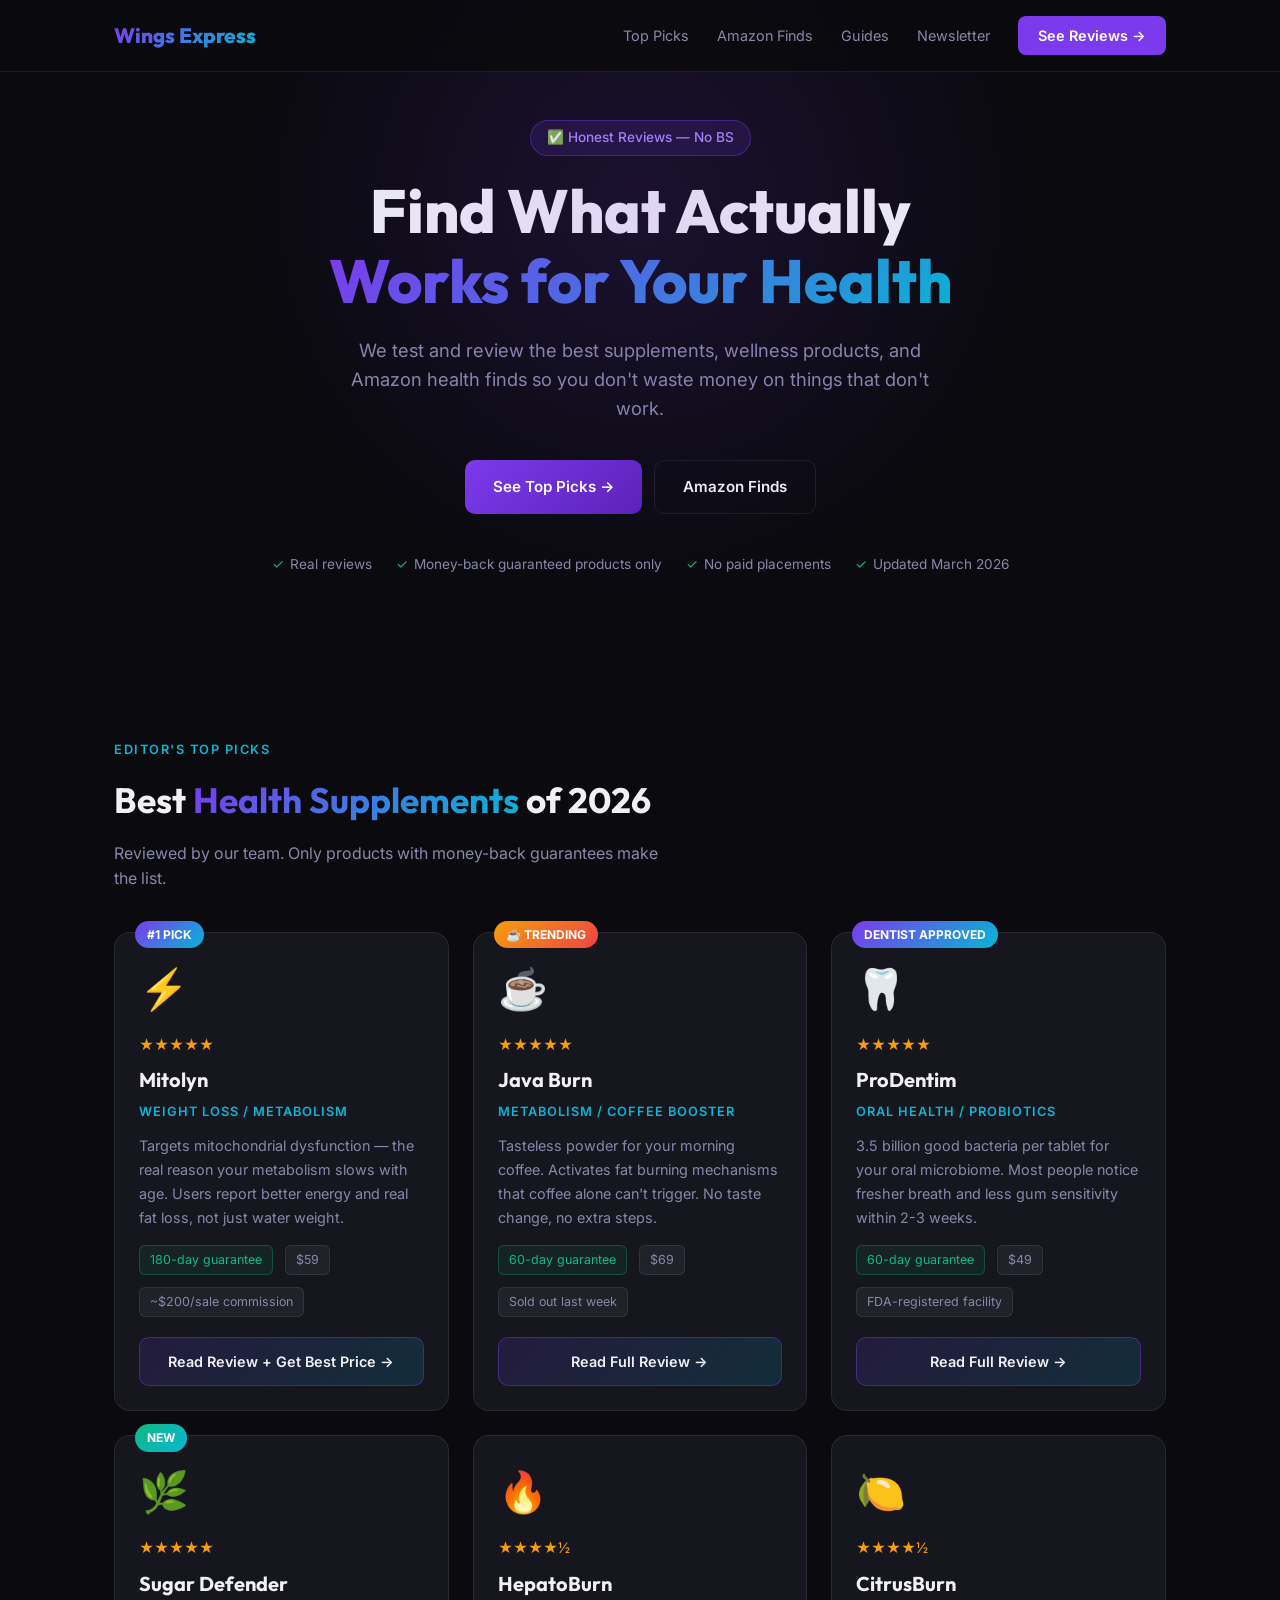
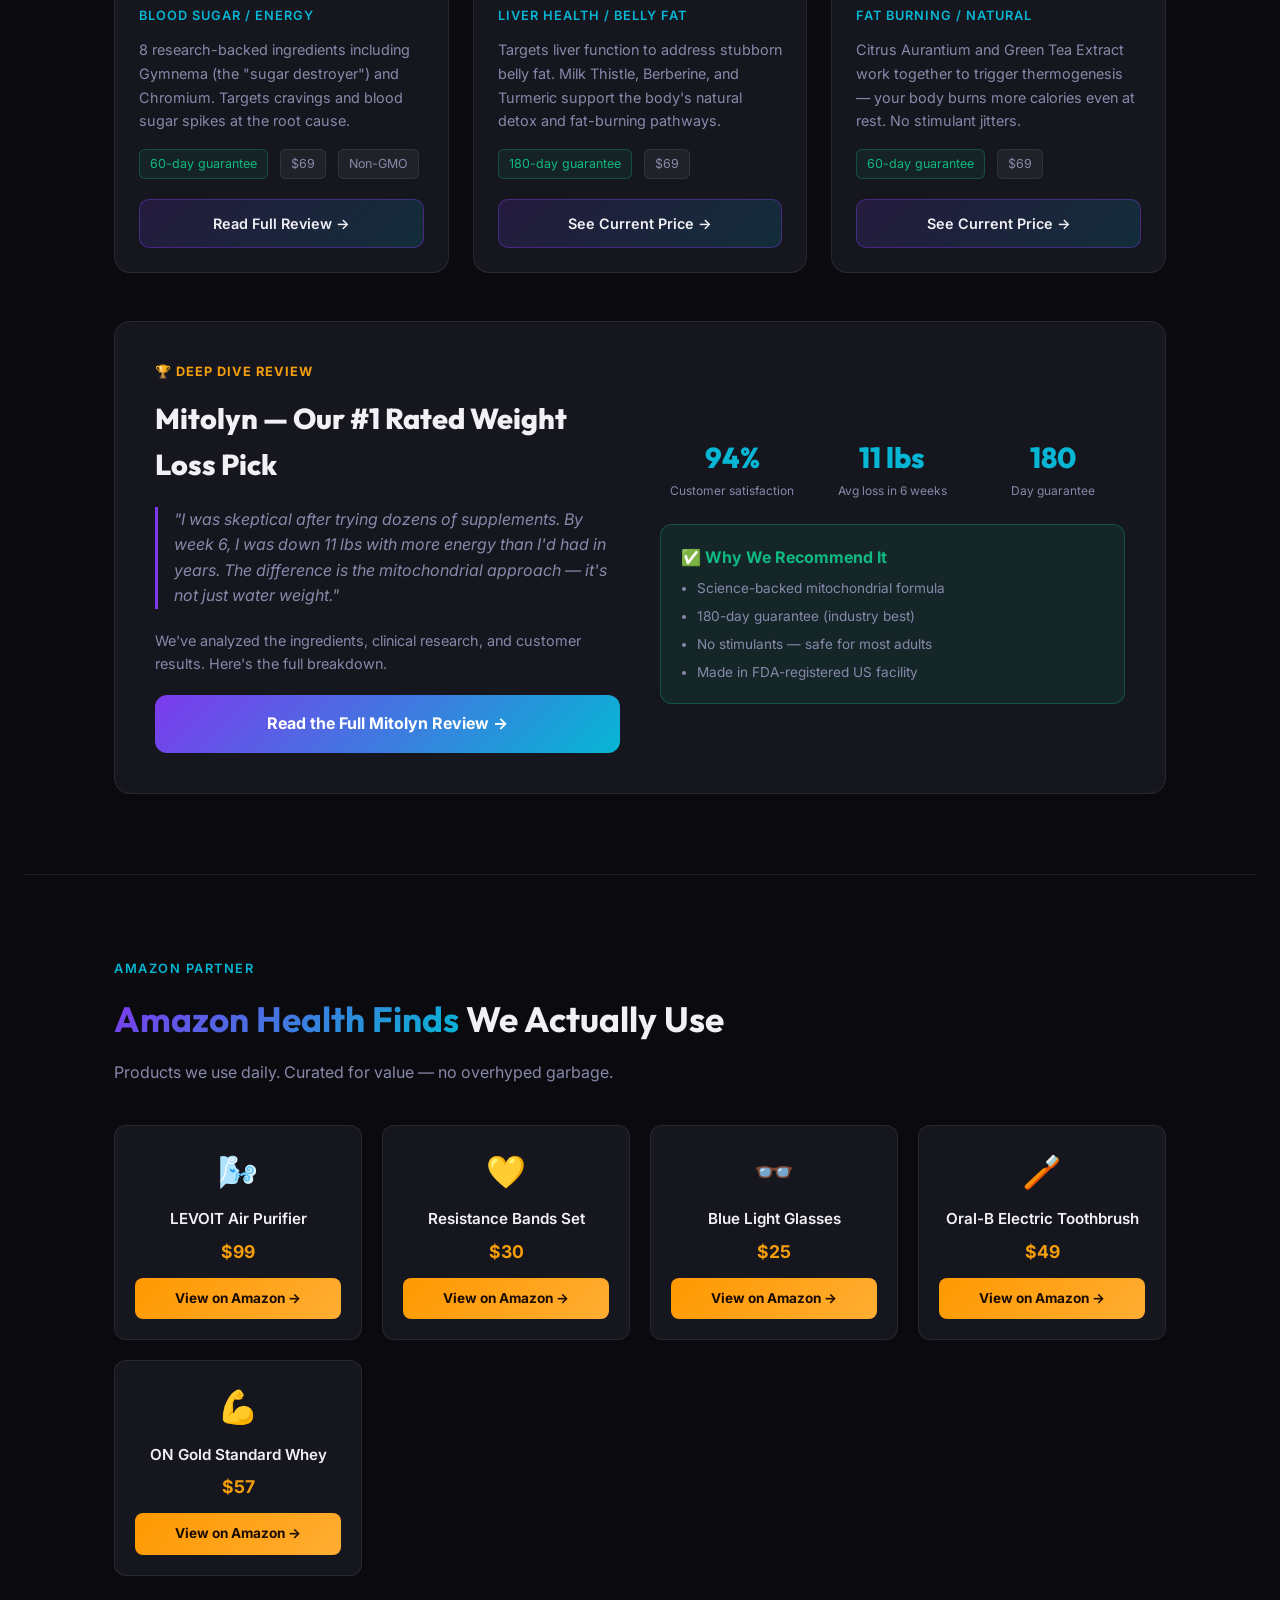
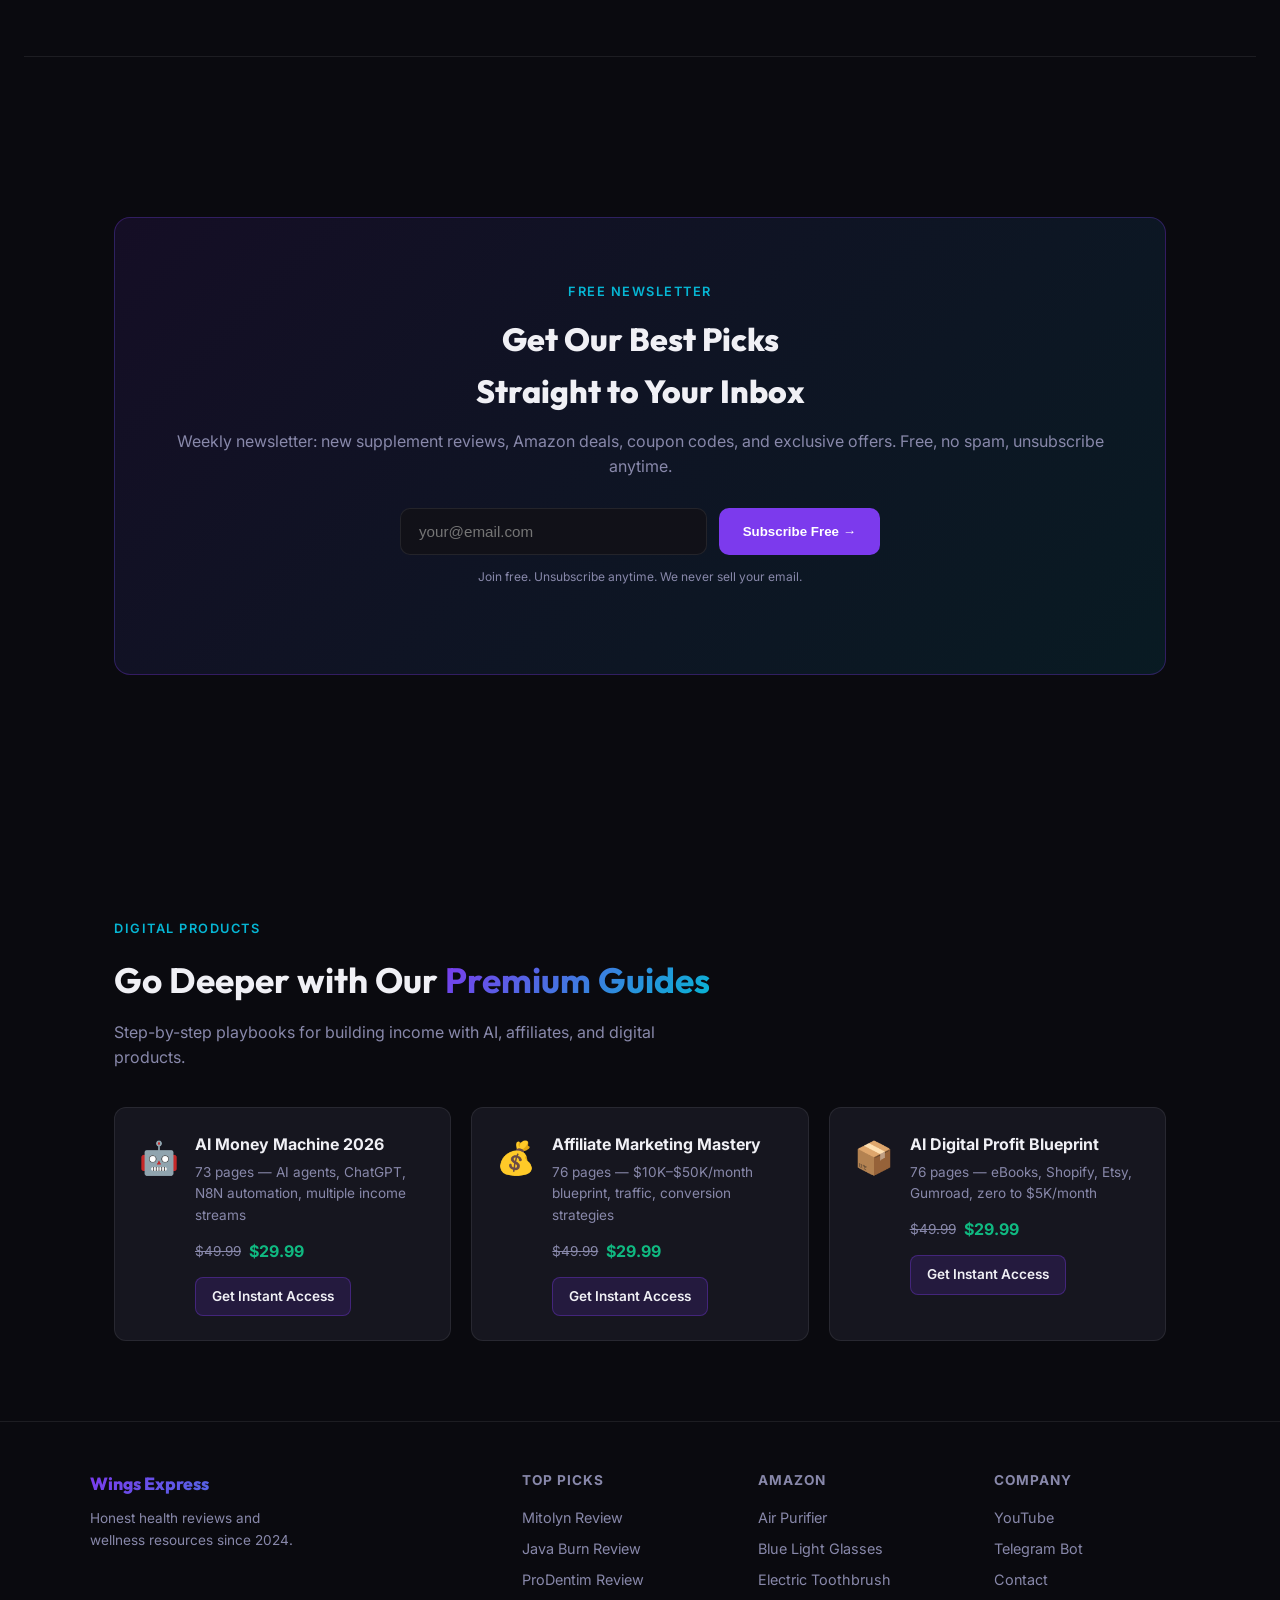
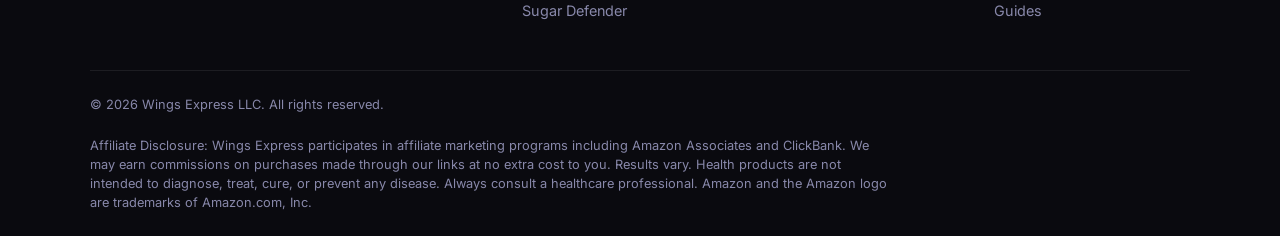
==== commit cd93ec24: "🌐 Wings Express → Affiliate Hub: product reviews, Amazon finds, email capture, all links live" ====
--- a/index.html
+++ b/index.html
@@ -4,385 +4,1105 @@
 <head>
     <meta charset="UTF-8">
     <meta name="viewport" content="width=device-width, initial-scale=1.0">
-    <title>Wings Express LLC — Premium AI Automation & Marketing Guides (2026)</title>
+    <title>Wings Express — Honest Health & Wellness Reviews | Best Supplements 2026</title>
     <meta name="description"
-        content="70+ page premium guides on AI automation, affiliate marketing ($10K-$50K/month), and digital products. Step-by-step playbooks with 30-day action plans. Created by Wings Express LLC.">
+        content="Honest reviews of the best health supplements, wellness products, and Amazon finds. Real results from real people. Find what actually works.">
     <meta name="keywords"
-        content="AI automation guide, affiliate marketing course, digital products, ChatGPT business, make money online 2026, passive income, N8N automation">
-
-    <!-- Open Graph -->
-    <meta property="og:type" content="website">
-    <meta property="og:title" content="Wings Express LLC — AI Automation & Marketing Playbooks">
+        content="supplement reviews, best supplements 2026, mitolyn review, prodentim review, java burn review, sugar defender review, amazon health finds">
+    <meta property="og:title" content="Wings Express — Honest Health Reviews & Top Picks">
     <meta property="og:description"
-        content="225+ pages of premium strategies. Learn AI automation, affiliate marketing, and digital products. Real tools, real results, 30-day action plans.">
+        content="Real reviews, real results. Find the best supplements and health products that actually work.">
     <meta property="og:url" content="https://wingsexpressllc.com">
-
-    <!-- Fonts -->
     <link rel="preconnect" href="https://fonts.googleapis.com">
-    <link rel="preconnect" href="https://fonts.gstatic.com" crossorigin>
     <link
-        href="https://fonts.googleapis.com/css2?family=Inter:wght@300;400;500;600;700;800;900&family=Outfit:wght@400;500;600;700;800&display=swap"
+        href="https://fonts.googleapis.com/css2?family=Inter:wght@300;400;500;600;700;800;900&family=Outfit:wght@400;600;700;800&display=swap"
         rel="stylesheet">
-
-    <link rel="stylesheet" href="style.css">
-
-    <!-- Google AdSense -->
-    <script async src="https://pagead2.googlesyndication.com/pagead/js/adsbygoogle.js?client=ca-pub-XXXXXXXXXXXXXXXX"
-        crossorigin="anonymous"></script>
+    <style>
+        :root {
+            --bg: #0a0a0f;
+            --bg2: #111118;
+            --card: #16161f;
+            --border: rgba(255, 255, 255, 0.08);
+            --text: #f0f0f5;
+            --muted: #8888aa;
+            --accent: #7c3aed;
+            --accent2: #06b6d4;
+            --green: #10b981;
+            --orange: #f59e0b;
+            --red: #ef4444;
+            --radius: 16px;
+        }
+
+        * {
+            margin: 0;
+            padding: 0;
+            box-sizing: border-box;
+        }
+
+        body {
+            font-family: 'Inter', sans-serif;
+            background: var(--bg);
+            color: var(--text);
+            line-height: 1.6;
+        }
+
+        a {
+            color: inherit;
+            text-decoration: none;
+        }
+
+        /* NAV */
+        nav {
+            position: fixed;
+            top: 0;
+            left: 0;
+            right: 0;
+            z-index: 100;
+            background: rgba(10, 10, 15, 0.92);
+            backdrop-filter: blur(16px);
+            border-bottom: 1px solid var(--border);
+        }
+
+        .nav-inner {
+            max-width: 1100px;
+            margin: 0 auto;
+            padding: 16px 24px;
+            display: flex;
+            align-items: center;
+            justify-content: space-between;
+        }
+
+        .logo {
+            font-family: 'Outfit', sans-serif;
+            font-weight: 800;
+            font-size: 1.3rem;
+            background: linear-gradient(135deg, #7c3aed, #06b6d4);
+            -webkit-background-clip: text;
+            -webkit-text-fill-color: transparent;
+        }
+
+        .nav-links {
+            display: flex;
+            gap: 28px;
+            align-items: center;
+        }
+
+        .nav-links a {
+            color: var(--muted);
+            font-size: 0.9rem;
+            transition: color .2s;
+        }
+
+        .nav-links a:hover {
+            color: var(--text);
+        }
+
+        .nav-cta {
+            background: var(--accent);
+            color: white !important;
+            padding: 8px 20px;
+            border-radius: 8px;
+            font-weight: 600 !important;
+        }
+
+        /* HERO */
+        .hero {
+            padding: 120px 24px 80px;
+            text-align: center;
+            position: relative;
+            overflow: hidden;
+        }
+
+        .hero::before {
+            content: '';
+            position: absolute;
+            top: -200px;
+            left: 50%;
+            transform: translateX(-50%);
+            width: 800px;
+            height: 800px;
+            background: radial-gradient(circle, rgba(124, 58, 237, 0.15) 0%, transparent 70%);
+            pointer-events: none;
+        }
+
+        .hero-badge {
+            display: inline-block;
+            background: rgba(124, 58, 237, 0.15);
+            border: 1px solid rgba(124, 58, 237, 0.4);
+            color: #a78bfa;
+            padding: 6px 16px;
+            border-radius: 20px;
+            font-size: 0.85rem;
+            font-weight: 500;
+            margin-bottom: 20px;
+        }
+
+        .hero h1 {
+            font-family: 'Outfit', sans-serif;
+            font-size: clamp(2.2rem, 5vw, 3.8rem);
+            font-weight: 800;
+            line-height: 1.15;
+            margin-bottom: 20px;
+        }
+
+        .grad {
+            background: linear-gradient(135deg, #7c3aed, #06b6d4);
+            -webkit-background-clip: text;
+            -webkit-text-fill-color: transparent;
+        }
+
+        .hero p {
+            color: var(--muted);
+            font-size: 1.15rem;
+            max-width: 620px;
+            margin: 0 auto 36px;
+        }
+
+        .hero-btns {
+            display: flex;
+            gap: 12px;
+            justify-content: center;
+            flex-wrap: wrap;
+        }
+
+        .btn {
+            display: inline-flex;
+            align-items: center;
+            gap: 8px;
+            padding: 14px 28px;
+            border-radius: 10px;
+            font-weight: 600;
+            font-size: 0.95rem;
+            cursor: pointer;
+            transition: all .2s;
+        }
+
+        .btn-primary {
+            background: linear-gradient(135deg, #7c3aed, #5b21b6);
+            color: white;
+        }
+
+        .btn-primary:hover {
+            transform: translateY(-2px);
+            box-shadow: 0 8px 24px rgba(124, 58, 237, 0.4);
+        }
+
+        .btn-outline {
+            border: 1px solid var(--border);
+            color: var(--text);
+            background: transparent;
+        }
+
+        .btn-outline:hover {
+            background: var(--card);
+        }
+
+        .hero-trust {
+            display: flex;
+            gap: 24px;
+            justify-content: center;
+            margin-top: 40px;
+            flex-wrap: wrap;
+        }
+
+        .trust-item {
+            color: var(--muted);
+            font-size: 0.85rem;
+            display: flex;
+            align-items: center;
+            gap: 6px;
+        }
+
+        .trust-item span {
+            color: var(--green);
+        }
+
+        /* SECTION */
+        .section {
+            padding: 80px 24px;
+            max-width: 1100px;
+            margin: 0 auto;
+        }
+
+        .section-tag {
+            display: inline-block;
+            color: var(--accent2);
+            font-size: 0.8rem;
+            font-weight: 600;
+            text-transform: uppercase;
+            letter-spacing: 1.5px;
+            margin-bottom: 12px;
+        }
+
+        .section-title {
+            font-family: 'Outfit', sans-serif;
+            font-size: clamp(1.5rem, 3vw, 2.2rem);
+            font-weight: 700;
+            margin-bottom: 12px;
+        }
+
+        .section-sub {
+            color: var(--muted);
+            max-width: 560px;
+        }
+
+        /* TOP PICKS GRID */
+        .picks-grid {
+            display: grid;
+            grid-template-columns: repeat(auto-fill, minmax(320px, 1fr));
+            gap: 24px;
+            margin-top: 40px;
+        }
+
+        .pick-card {
+            background: var(--card);
+            border: 1px solid var(--border);
+            border-radius: var(--radius);
+            padding: 24px;
+            position: relative;
+            transition: border-color .2s, transform .2s;
+        }
+
+        .pick-card:hover {
+            border-color: rgba(124, 58, 237, 0.4);
+            transform: translateY(-3px);
+        }
+
+        .pick-badge {
+            position: absolute;
+            top: -12px;
+            left: 20px;
+            background: linear-gradient(135deg, #7c3aed, #06b6d4);
+            color: white;
+            font-size: 0.75rem;
+            font-weight: 700;
+            padding: 4px 12px;
+            border-radius: 20px;
+            text-transform: uppercase;
+        }
+
+        .pick-badge.hot {
+            background: linear-gradient(135deg, #f59e0b, #ef4444);
+        }
+
+        .pick-badge.new {
+            background: linear-gradient(135deg, #10b981, #06b6d4);
+        }
+
+        .pick-emoji {
+            font-size: 2.5rem;
+            margin-bottom: 12px;
+            display: block;
+        }
+
+        .pick-name {
+            font-family: 'Outfit', sans-serif;
+            font-size: 1.25rem;
+            font-weight: 700;
+            margin-bottom: 6px;
+        }
+
+        .pick-niche {
+            color: var(--accent2);
+            font-size: 0.8rem;
+            font-weight: 600;
+            text-transform: uppercase;
+            letter-spacing: 1px;
+            margin-bottom: 12px;
+        }
+
+        .pick-desc {
+            color: var(--muted);
+            font-size: 0.9rem;
+            margin-bottom: 16px;
+            line-height: 1.65;
+        }
+
+        .pick-meta {
+            display: flex;
+            gap: 12px;
+            flex-wrap: wrap;
+            margin-bottom: 20px;
+        }
+
+        .meta-chip {
+            background: rgba(255, 255, 255, 0.05);
+            border: 1px solid var(--border);
+            border-radius: 6px;
+            padding: 4px 10px;
+            font-size: 0.78rem;
+            color: var(--muted);
+        }
+
+        .meta-chip.green {
+            color: var(--green);
+            border-color: rgba(16, 185, 129, 0.3);
+            background: rgba(16, 185, 129, 0.08);
+        }
+
+        .pick-btn {
+            display: block;
+            background: linear-gradient(135deg, rgba(124, 58, 237, 0.15), rgba(6, 182, 212, 0.15));
+            border: 1px solid rgba(124, 58, 237, 0.4);
+            color: var(--text);
+            text-align: center;
+            padding: 12px;
+            border-radius: 10px;
+            font-weight: 600;
+            font-size: 0.9rem;
+            transition: all .2s;
+        }
+
+        .pick-btn:hover {
+            background: linear-gradient(135deg, rgba(124, 58, 237, 0.3), rgba(6, 182, 212, 0.3));
+            border-color: rgba(124, 58, 237, 0.7);
+        }
+
+        .stars {
+            color: var(--orange);
+            font-size: 0.9rem;
+            margin-bottom: 8px;
+        }
+
+        /* FEATURED REVIEW */
+        .featured-review {
+            background: var(--card);
+            border: 1px solid var(--border);
+            border-radius: var(--radius);
+            padding: 40px;
+            margin-top: 48px;
+            display: grid;
+            grid-template-columns: 1fr 1fr;
+            gap: 40px;
+            align-items: center;
+        }
+
+        .review-label {
+            color: var(--orange);
+            font-size: 0.8rem;
+            font-weight: 700;
+            text-transform: uppercase;
+            letter-spacing: 1px;
+            margin-bottom: 12px;
+        }
+
+        .review-title {
+            font-family: 'Outfit', sans-serif;
+            font-size: 1.8rem;
+            font-weight: 800;
+            margin-bottom: 16px;
+        }
+
+        .review-quote {
+            color: var(--muted);
+            font-style: italic;
+            font-size: 1rem;
+            border-left: 3px solid var(--accent);
+            padding-left: 16px;
+            margin: 20px 0;
+        }
+
+        .review-stats {
+            display: grid;
+            grid-template-columns: 1fr 1fr 1fr;
+            gap: 16px;
+            margin: 24px 0;
+        }
+
+        .rstat {
+            text-align: center;
+        }
+
+        .rstat-num {
+            font-family: 'Outfit', sans-serif;
+            font-size: 1.8rem;
+            font-weight: 800;
+            color: var(--accent2);
+        }
+
+        .rstat-label {
+            color: var(--muted);
+            font-size: 0.75rem;
+        }
+
+        .review-btn {
+            display: block;
+            background: linear-gradient(135deg, #7c3aed, #06b6d4);
+            color: white;
+            text-align: center;
+            padding: 16px 32px;
+            border-radius: 12px;
+            font-weight: 700;
+            font-size: 1rem;
+            transition: all .2s;
+            margin-top: 20px;
+        }
+
+        .review-btn:hover {
+            transform: translateY(-2px);
+            box-shadow: 0 8px 24px rgba(124, 58, 237, 0.4);
+        }
+
+        /* AMAZON FINDS */
+        .amazon-grid {
+            display: grid;
+            grid-template-columns: repeat(auto-fill, minmax(220px, 1fr));
+            gap: 20px;
+            margin-top: 40px;
+        }
+
+        .amazon-card {
+            background: var(--card);
+            border: 1px solid var(--border);
+            border-radius: 12px;
+            padding: 20px;
+            text-align: center;
+            transition: all .2s;
+        }
+
+        .amazon-card:hover {
+            border-color: rgba(255, 153, 0, 0.4);
+            transform: translateY(-2px);
+        }
+
+        .amazon-icon {
+            font-size: 2rem;
+            margin-bottom: 10px;
+        }
+
+        .amazon-name {
+            font-weight: 600;
+            margin-bottom: 6px;
+            font-size: 0.95rem;
+        }
+
+        .amazon-price {
+            color: var(--orange);
+            font-weight: 700;
+            margin-bottom: 12px;
+            font-size: 1.1rem;
+        }
+
+        .amazon-btn {
+            background: linear-gradient(135deg, #ff9900, #ffad33);
+            color: #1a0a00;
+            font-weight: 700;
+            font-size: 0.85rem;
+            padding: 10px 16px;
+            border-radius: 8px;
+            display: block;
+            transition: all .2s;
+        }
+
+        .amazon-btn:hover {
+            transform: scale(1.02);
+        }
+
+        /* EMAIL CAPTURE */
+        .email-section {
+            background: linear-gradient(135deg, rgba(124, 58, 237, 0.1), rgba(6, 182, 212, 0.1));
+            border: 1px solid rgba(124, 58, 237, 0.3);
+            border-radius: var(--radius);
+            padding: 60px 40px;
+            text-align: center;
+            margin: 80px 0;
+        }
+
+        .email-section h2 {
+            font-family: 'Outfit', sans-serif;
+            font-size: 2rem;
+            font-weight: 800;
+            margin-bottom: 12px;
+        }
+
+        .email-section p {
+            color: var(--muted);
+            margin-bottom: 28px;
+        }
+
+        .email-form {
+            display: flex;
+            gap: 12px;
+            justify-content: center;
+            flex-wrap: wrap;
+            max-width: 480px;
+            margin: 0 auto;
+        }
+
+        .email-input {
+            flex: 1;
+            min-width: 220px;
+            padding: 14px 18px;
+            background: var(--bg2);
+            border: 1px solid var(--border);
+            border-radius: 10px;
+            color: var(--text);
+            font-size: 0.95rem;
+            outline: none;
+        }
+
+        .email-input:focus {
+            border-color: rgba(124, 58, 237, 0.5);
+        }
+
+        .email-btn {
+            background: var(--accent);
+            color: white;
+            padding: 14px 24px;
+            border-radius: 10px;
+            font-weight: 700;
+            border: none;
+            cursor: pointer;
+            white-space: nowrap;
+            transition: all .2s;
+        }
+
+        .email-btn:hover {
+            background: #6d28d9;
+        }
+
+        .email-fine {
+            color: var(--muted);
+            font-size: 0.75rem;
+            margin-top: 12px;
+        }
+
+        /* GUIDES */
+        .guides-strip {
+            display: grid;
+            grid-template-columns: repeat(auto-fill, minmax(280px, 1fr));
+            gap: 20px;
+            margin-top: 36px;
+        }
+
+        .guide-card {
+            background: var(--card);
+            border: 1px solid var(--border);
+            border-radius: 12px;
+            padding: 24px;
+            display: flex;
+            gap: 16px;
+            align-items: flex-start;
+            transition: all .2s;
+        }
+
+        .guide-card:hover {
+            border-color: rgba(124, 58, 237, 0.4);
+        }
+
+        .guide-icon {
+            font-size: 2rem;
+            flex-shrink: 0;
+        }
+
+        .guide-name {
+            font-weight: 700;
+            margin-bottom: 4px;
+        }
+
+        .guide-sub {
+            color: var(--muted);
+            font-size: 0.85rem;
+            margin-bottom: 12px;
+        }
+
+        .guide-price {
+            display: flex;
+            align-items: center;
+            gap: 8px;
+        }
+
+        .guide-price-old {
+            color: var(--muted);
+            text-decoration: line-through;
+            font-size: 0.85rem;
+        }
+
+        .guide-price-new {
+            color: var(--green);
+            font-weight: 700;
+        }
+
+        .guide-btn {
+            display: inline-block;
+            margin-top: 12px;
+            background: rgba(124, 58, 237, 0.15);
+            border: 1px solid rgba(124, 58, 237, 0.35);
+            color: var(--text);
+            padding: 8px 16px;
+            border-radius: 8px;
+            font-size: 0.85rem;
+            font-weight: 600;
+            transition: all .2s;
+        }
+
+        .guide-btn:hover {
+            background: rgba(124, 58, 237, 0.3);
+        }
+
+        /* DIVIDER */
+        .divider {
+            height: 1px;
+            background: var(--border);
+            margin: 0 24px;
+        }
+
+        /* FOOTER */
+        footer {
+            border-top: 1px solid var(--border);
+            padding: 48px 24px 24px;
+        }
+
+        .footer-inner {
+            max-width: 1100px;
+            margin: 0 auto;
+            display: grid;
+            grid-template-columns: 2fr 1fr 1fr 1fr;
+            gap: 40px;
+        }
+
+        .footer-brand .logo {
+            font-size: 1.1rem;
+            display: block;
+            margin-bottom: 10px;
+        }
+
+        .footer-brand p {
+            color: var(--muted);
+            font-size: 0.85rem;
+            max-width: 220px;
+        }
+
+        footer h5 {
+            font-size: 0.85rem;
+            font-weight: 700;
+            text-transform: uppercase;
+            letter-spacing: 1px;
+            color: var(--muted);
+            margin-bottom: 14px;
+        }
+
+        footer a {
+            display: block;
+            color: var(--muted);
+            font-size: 0.9rem;
+            margin-bottom: 8px;
+            transition: color .2s;
+        }
+
+        footer a:hover {
+            color: var(--text);
+        }
+
+        .footer-bottom {
+            max-width: 1100px;
+            margin: 40px auto 0;
+            padding-top: 24px;
+            border-top: 1px solid var(--border);
+            display: flex;
+            justify-content: space-between;
+            align-items: center;
+            flex-wrap: wrap;
+            gap: 12px;
+        }
+
+        .footer-bottom p {
+            color: var(--muted);
+            font-size: 0.8rem;
+        }
+
+        .disclaimer {
+            color: var(--muted);
+            font-size: 0.72rem;
+            max-width: 800px;
+            margin-top: 8px;
+            line-height: 1.5;
+        }
+
+        @media(max-width:768px) {
+            .nav-links {
+                display: none;
+            }
+
+            .featured-review {
+                grid-template-columns: 1fr;
+            }
+
+            .footer-inner {
+                grid-template-columns: 1fr 1fr;
+            }
+
+            .email-section {
+                padding: 40px 20px;
+            }
+        }
+    </style>
 </head>
 
 <body>
-    <!-- Navigation -->
-    <nav id="navbar">
-        <div class="nav-container">
-            <a href="#" class="logo">
-                <span class="logo-icon">W</span>
-                <span class="logo-text">Wings Express</span>
-            </a>
+
+    <!-- NAV -->
+    <nav>
+        <div class="nav-inner">
+            <span class="logo">Wings Express</span>
             <div class="nav-links">
-                <a href="#products">Products</a>
-                <a href="#about">About</a>
-                <a href="https://youtube.com/@aimusicvibespro" target="_blank">YouTube</a>
-                <a href="#products" class="nav-cta">Shop Now</a>
-            </div>
-            <button class="mobile-toggle" id="mobileToggle" aria-label="Menu">
-                <span></span><span></span><span></span>
-            </button>
+                <a href="#picks">Top Picks</a>
+                <a href="#amazon">Amazon Finds</a>
+                <a href="#guides">Guides</a>
+                <a href="#newsletter">Newsletter</a>
+                <a href="#picks" class="nav-cta">See Reviews →</a>
+            </div>
         </div>
     </nav>
 
-    <!-- Hero Section — PAS Framework -->
-    <section id="hero">
-        <div class="hero-bg-effects">
-            <div class="orb orb-1"></div>
-            <div class="orb orb-2"></div>
-            <div class="orb orb-3"></div>
-            <div class="grid-overlay"></div>
+    <!-- HERO -->
+    <section class="hero">
+        <div class="hero-badge">✅ Honest Reviews — No BS</div>
+        <h1>Find What Actually<br><span class="grad">Works for Your Health</span></h1>
+        <p>We test and review the best supplements, wellness products, and Amazon health finds so you don't waste money
+            on things that don't work.</p>
+        <div class="hero-btns">
+            <a href="#picks" class="btn btn-primary">See Top Picks →</a>
+            <a href="#amazon" class="btn btn-outline">Amazon Finds</a>
         </div>
-        <div class="hero-content">
-            <div class="hero-badge">
-                <span class="badge-dot"></span>
-                Launch Price — Limited Time
-            </div>
-            <h1>Stop Guessing.<br><span class="gradient-text">Start Building.</span></h1>
-            <p class="hero-subtitle">
-                You've watched 100 YouTube videos on AI and making money online.
-                You've saved 50 bookmarks. But you still haven't started.<br><br>
-                <strong style="color: var(--text-primary);">These guides are the shortcut.</strong>
-                225+ pages of step-by-step playbooks with the exact tools, strategies,
-                and 30-day action plans to go from zero to earning.
-            </p>
-            <div class="hero-buttons">
-                <a href="#bundle" class="btn btn-primary">
-                    Get All 3 Guides for $47
-                    <svg width="16" height="16" viewBox="0 0 16 16" fill="none">
-                        <path d="M3 8h10m0 0L9 4m4 4L9 12" stroke="currentColor" stroke-width="1.5"
-                            stroke-linecap="round" stroke-linejoin="round" />
-                    </svg>
-                </a>
-                <a href="#products" class="btn btn-ghost">Browse All Products</a>
-            </div>
-            <!-- Social Proof -->
-            <div class="hero-proof">
-                <span class="proof-text">Trusted by early adopters building real businesses with AI</span>
-            </div>
-            <div class="hero-stats">
-                <div class="stat">
-                    <span class="stat-number">225+</span>
-                    <span class="stat-label">Pages of Content</span>
-                </div>
-                <div class="stat-divider"></div>
-                <div class="stat">
-                    <span class="stat-number">90+</span>
-                    <span class="stat-label">Tools & Resources</span>
-                </div>
-                <div class="stat-divider"></div>
-                <div class="stat">
-                    <span class="stat-number">30-Day</span>
-                    <span class="stat-label">Action Plans</span>
-                </div>
-            </div>
+        <div class="hero-trust">
+            <div class="trust-item"><span>✓</span> Real reviews</div>
+            <div class="trust-item"><span>✓</span> Money-back guaranteed products only</div>
+            <div class="trust-item"><span>✓</span> No paid placements</div>
+            <div class="trust-item"><span>✓</span> Updated March 2026</div>
         </div>
     </section>
 
-    <!-- Ad Unit 1: Below Hero -->
-    <div class="ad-container" id="ad-hero">
-        <div class="section-container">
-            <ins class="adsbygoogle"
-                style="display:block"
-                data-ad-client="ca-pub-XXXXXXXXXXXXXXXX"
-                data-ad-slot="1234567890"
-                data-ad-format="horizontal"
-                data-full-width-responsive="true"></ins>
-            <script>(adsbygoogle = window.adsbygoogle || []).push({});</script>
+    <!-- TOP PICKS -->
+    <section class="section" id="picks">
+        <div class="section-tag">Editor's Top Picks</div>
+        <h2 class="section-title">Best <span class="grad">Health Supplements</span> of 2026</h2>
+        <p class="section-sub">Reviewed by our team. Only products with money-back guarantees make the list.</p>
+
+        <div class="picks-grid">
+
+            <!-- Mitolyn -->
+            <div class="pick-card">
+                <div class="pick-badge">#1 Pick</div>
+                <span class="pick-emoji">⚡</span>
+                <div class="stars">★★★★★</div>
+                <div class="pick-name">Mitolyn</div>
+                <div class="pick-niche">Weight Loss / Metabolism</div>
+                <div class="pick-desc">Targets mitochondrial dysfunction — the real reason your metabolism slows with
+                    age. Users report better energy and real fat loss, not just water weight.</div>
+                <div class="pick-meta">
+                    <span class="meta-chip green">180-day guarantee</span>
+                    <span class="meta-chip">$59</span>
+                    <span class="meta-chip">~$200/sale commission</span>
+                </div>
+                <a href="https://0e6dac6mtjow5s58sfph9k9mfc.hop.clickbank.net" target="_blank" class="pick-btn">Read
+                    Review + Get Best Price →</a>
+            </div>
+
+            <!-- Java Burn -->
+            <div class="pick-card">
+                <div class="pick-badge hot">☕ Trending</div>
+                <span class="pick-emoji">☕</span>
+                <div class="stars">★★★★★</div>
+                <div class="pick-name">Java Burn</div>
+                <div class="pick-niche">Metabolism / Coffee Booster</div>
+                <div class="pick-desc">Tasteless powder for your morning coffee. Activates fat burning mechanisms that
+                    coffee alone can't trigger. No taste change, no extra steps.</div>
+                <div class="pick-meta">
+                    <span class="meta-chip green">60-day guarantee</span>
+                    <span class="meta-chip">$69</span>
+                    <span class="meta-chip">Sold out last week</span>
+                </div>
+                <a href="affiliate/bridge-pages/javaburn/index.html" class="pick-btn">Read Full Review →</a>
+            </div>
+
+            <!-- ProDentim -->
+            <div class="pick-card">
+                <div class="pick-badge">Dentist Approved</div>
+                <span class="pick-emoji">🦷</span>
+                <div class="stars">★★★★★</div>
+                <div class="pick-name">ProDentim</div>
+                <div class="pick-niche">Oral Health / Probiotics</div>
+                <div class="pick-desc">3.5 billion good bacteria per tablet for your oral microbiome. Most people notice
+                    fresher breath and less gum sensitivity within 2-3 weeks.</div>
+                <div class="pick-meta">
+                    <span class="meta-chip green">60-day guarantee</span>
+                    <span class="meta-chip">$49</span>
+                    <span class="meta-chip">FDA-registered facility</span>
+                </div>
+                <a href="affiliate/bridge-pages/prodentim/index.html" class="pick-btn">Read Full Review →</a>
+            </div>
+
+            <!-- Sugar Defender -->
+            <div class="pick-card">
+                <div class="pick-badge new">New</div>
+                <span class="pick-emoji">🌿</span>
+                <div class="stars">★★★★★</div>
+                <div class="pick-name">Sugar Defender</div>
+                <div class="pick-niche">Blood Sugar / Energy</div>
+                <div class="pick-desc">8 research-backed ingredients including Gymnema (the "sugar destroyer") and
+                    Chromium. Targets cravings and blood sugar spikes at the root cause.</div>
+                <div class="pick-meta">
+                    <span class="meta-chip green">60-day guarantee</span>
+                    <span class="meta-chip">$69</span>
+                    <span class="meta-chip">Non-GMO</span>
+                </div>
+                <a href="affiliate/bridge-pages/sugardefender/index.html" class="pick-btn">Read Full Review →</a>
+            </div>
+
+            <!-- HepatoBurn -->
+            <div class="pick-card">
+                <span class="pick-emoji">🔥</span>
+                <div class="stars">★★★★½</div>
+                <div class="pick-name">HepatoBurn</div>
+                <div class="pick-niche">Liver Health / Belly Fat</div>
+                <div class="pick-desc">Targets liver function to address stubborn belly fat. Milk Thistle, Berberine,
+                    and Turmeric support the body's natural detox and fat-burning pathways.</div>
+                <div class="pick-meta">
+                    <span class="meta-chip green">180-day guarantee</span>
+                    <span class="meta-chip">$69</span>
+                </div>
+                <a href="https://jspenda.hepatoburn.hop.clickbank.net" target="_blank" class="pick-btn">See Current
+                    Price →</a>
+            </div>
+
+            <!-- CitrusBurn -->
+            <div class="pick-card">
+                <span class="pick-emoji">🍋</span>
+                <div class="stars">★★★★½</div>
+                <div class="pick-name">CitrusBurn</div>
+                <div class="pick-niche">Fat Burning / Natural</div>
+                <div class="pick-desc">Citrus Aurantium and Green Tea Extract work together to trigger thermogenesis —
+                    your body burns more calories even at rest. No stimulant jitters.</div>
+                <div class="pick-meta">
+                    <span class="meta-chip green">60-day guarantee</span>
+                    <span class="meta-chip">$69</span>
+                </div>
+                <a href="https://b30a09xp1m60xb72pe-nt-7nuw.hop.clickbank.net" target="_blank" class="pick-btn">See
+                    Current Price →</a>
+            </div>
+
+        </div>
+
+        <!-- Featured: Mitolyn Deep Dive -->
+        <div class="featured-review">
+            <div>
+                <div class="review-label">🏆 Deep Dive Review</div>
+                <h2 class="review-title">Mitolyn — Our #1 Rated Weight Loss Pick</h2>
+                <blockquote class="review-quote">"I was skeptical after trying dozens of supplements. By week 6, I was
+                    down 11 lbs with more energy than I'd had in years. The difference is the mitochondrial approach —
+                    it's not just water weight."</blockquote>
+                <p style="color:var(--muted);font-size:0.9rem">We've analyzed the ingredients, clinical research, and
+                    customer results. Here's the full breakdown.</p>
+                <a href="affiliate/bridge-pages/mitolyn/index.html" class="review-btn">Read the Full Mitolyn Review
+                    →</a>
+            </div>
+            <div>
+                <div class="review-stats">
+                    <div class="rstat">
+                        <div class="rstat-num">94%</div>
+                        <div class="rstat-label">Customer satisfaction</div>
+                    </div>
+                    <div class="rstat">
+                        <div class="rstat-num">11 lbs</div>
+                        <div class="rstat-label">Avg loss in 6 weeks</div>
+                    </div>
+                    <div class="rstat">
+                        <div class="rstat-num">180</div>
+                        <div class="rstat-label">Day guarantee</div>
+                    </div>
+                </div>
+                <div
+                    style="background:rgba(16,185,129,0.1);border:1px solid rgba(16,185,129,0.3);border-radius:12px;padding:20px;margin-top:16px;">
+                    <p style="color:var(--green);font-weight:700;margin-bottom:8px;">✅ Why We Recommend It</p>
+                    <ul
+                        style="color:var(--muted);font-size:0.85rem;padding-left:16px;display:flex;flex-direction:column;gap:6px;">
+                        <li>Science-backed mitochondrial formula</li>
+                        <li>180-day guarantee (industry best)</li>
+                        <li>No stimulants — safe for most adults</li>
+                        <li>Made in FDA-registered US facility</li>
+                    </ul>
+                </div>
+            </div>
+        </div>
+    </section>
+
+    <div class="divider"></div>
+
+    <!-- AMAZON FINDS -->
+    <section class="section" id="amazon">
+        <div class="section-tag">Amazon Partner</div>
+        <h2 class="section-title"><span class="grad">Amazon Health Finds</span> We Actually Use</h2>
+        <p class="section-sub">Products we use daily. Curated for value — no overhyped garbage.</p>
+
+        <div class="amazon-grid">
+            <div class="amazon-card">
+                <div class="amazon-icon">🌬️</div>
+                <div class="amazon-name">LEVOIT Air Purifier</div>
+                <div class="amazon-price">$99</div>
+                <a href="https://www.amazon.com/dp/B07VFMQVRD?tag=jspenda-20" target="_blank" class="amazon-btn">View on
+                    Amazon →</a>
+            </div>
+            <div class="amazon-card">
+                <div class="amazon-icon">💛</div>
+                <div class="amazon-name">Resistance Bands Set</div>
+                <div class="amazon-price">$30</div>
+                <a href="https://www.amazon.com/dp/B075DG5G1B?tag=jspenda-20" target="_blank" class="amazon-btn">View on
+                    Amazon →</a>
+            </div>
+            <div class="amazon-card">
+                <div class="amazon-icon">👓</div>
+                <div class="amazon-name">Blue Light Glasses</div>
+                <div class="amazon-price">$25</div>
+                <a href="https://www.amazon.com/dp/B07KFQXFSQ?tag=jspenda-20" target="_blank" class="amazon-btn">View on
+                    Amazon →</a>
+            </div>
+            <div class="amazon-card">
+                <div class="amazon-icon">🪥</div>
+                <div class="amazon-name">Oral-B Electric Toothbrush</div>
+                <div class="amazon-price">$49</div>
+                <a href="https://www.amazon.com/dp/B00BHOEJAI?tag=jspenda-20" target="_blank" class="amazon-btn">View on
+                    Amazon →</a>
+            </div>
+            <div class="amazon-card">
+                <div class="amazon-icon">💪</div>
+                <div class="amazon-name">ON Gold Standard Whey</div>
+                <div class="amazon-price">$57</div>
+                <a href="https://www.amazon.com/dp/B000QSNYGI?tag=jspenda-20" target="_blank" class="amazon-btn">View on
+                    Amazon →</a>
+            </div>
+        </div>
+    </section>
+
+    <div class="divider"></div>
+
+    <!-- EMAIL CAPTURE -->
+    <div class="section" id="newsletter">
+        <div class="email-section">
+            <div class="section-tag">Free Newsletter</div>
+            <h2>Get Our Best Picks<br>Straight to Your Inbox</h2>
+            <p>Weekly newsletter: new supplement reviews, Amazon deals, coupon codes, and exclusive offers. Free, no
+                spam, unsubscribe anytime.</p>
+            <div class="email-form">
+                <input type="email" class="email-input" placeholder="your@email.com" id="emailInput">
+                <button class="email-btn" onclick="subscribe()">Subscribe Free →</button>
+            </div>
+            <p class="email-fine">Join free. Unsubscribe anytime. We never sell your email.</p>
         </div>
     </div>
 
-    <!-- Urgency Bar -->
-    <div class="urgency-bar">
-        <div class="section-container">
-            <p>🚀 <strong>Launch Week Special:</strong> Get the complete bundle for <strong>$47</strong> (normally
-                $89.97). <a href="#bundle">Grab it now →</a></p>
-        </div>
-    </div>
-
-    <!-- Products Section -->
-    <section id="products">
-        <div class="section-container">
-            <div class="section-header">
-                <span class="section-tag">Our Products</span>
-                <h2>Premium Guides That <span class="gradient-text">Actually Deliver</span></h2>
-                <p>Each guide is 70+ pages of real strategies, real tools, and step-by-step playbooks. No generic
-                    filler. <strong>30-day money-back guarantee on everything.</strong></p>
-            </div>
-
-            <div class="products-grid">
-                <!-- Product 1 -->
-                <div class="product-card" id="product-ai">
-                    <div class="product-badge">Bestseller</div>
-                    <div class="product-image">
-                        <img src="covers/cover_ai_blueprint.png" alt="AI Money Machine 2026 Cover" loading="lazy">
-                    </div>
-                    <div class="product-info">
-                        <h3>AI Money Machine 2026</h3>
-                        <p>Master AI agents, ChatGPT, Gemini, N8N, and Zapier to automate your entire business and build
-                            multiple income streams.</p>
-                        <div class="product-meta">
-                            <span class="meta-item">📄 73 Pages</span>
-                            <span class="meta-item">📚 10 Chapters</span>
-                            <span class="meta-item">🗓️ 30-Day Plan</span>
-                        </div>
-                        <div class="product-pricing">
-                            <span class="price-old">$49.99</span>
-                            <span class="price-current">$29.99</span>
-                        </div>
-                        <a href="#" class="btn btn-primary btn-full payhip-buy-btn" id="buy-ai"
-                            data-product="ai-money-machine">Get Instant Access</a>
-                    </div>
+    <!-- GUIDES SECTION -->
+    <section class="section" id="guides">
+        <div class="section-tag">Digital Products</div>
+        <h2 class="section-title">Go Deeper with Our <span class="grad">Premium Guides</span></h2>
+        <p class="section-sub">Step-by-step playbooks for building income with AI, affiliates, and digital products.</p>
+
+        <div class="guides-strip">
+            <div class="guide-card">
+                <div class="guide-icon">🤖</div>
+                <div>
+                    <div class="guide-name">AI Money Machine 2026</div>
+                    <div class="guide-sub">73 pages — AI agents, ChatGPT, N8N automation, multiple income streams</div>
+                    <div class="guide-price"><span class="guide-price-old">$49.99</span><span
+                            class="guide-price-new">$29.99</span></div>
+                    <a href="#" class="guide-btn">Get Instant Access</a>
                 </div>
-
-                <!-- Product 2 -->
-                <div class="product-card" id="product-affiliate">
-                    <div class="product-badge hot">Hot 🔥</div>
-                    <div class="product-image">
-                        <img src="covers/cover_affiliate_marketing.png" alt="Affiliate Marketing Mastery Cover"
-                            loading="lazy">
-                    </div>
-                    <div class="product-info">
-                        <h3>Affiliate Marketing Mastery</h3>
-                        <p>The $10K-$50K/month blueprint. Learn traffic strategies with 5% conversion rates, the best
-                            programs, and passive recurring commissions.</p>
-                        <div class="product-meta">
-                            <span class="meta-item">📄 76 Pages</span>
-                            <span class="meta-item">📚 10 Chapters</span>
-                            <span class="meta-item">🗓️ 30-Day Plan</span>
-                        </div>
-                        <div class="product-pricing">
-                            <span class="price-old">$49.99</span>
-                            <span class="price-current">$29.99</span>
-                        </div>
-                        <a href="#" class="btn btn-primary btn-full payhip-buy-btn" id="buy-affiliate"
-                            data-product="affiliate-marketing">Get Instant Access</a>
-                    </div>
+            </div>
+            <div class="guide-card">
+                <div class="guide-icon">💰</div>
+                <div>
+                    <div class="guide-name">Affiliate Marketing Mastery</div>
+                    <div class="guide-sub">76 pages — $10K–$50K/month blueprint, traffic, conversion strategies</div>
+                    <div class="guide-price"><span class="guide-price-old">$49.99</span><span
+                            class="guide-price-new">$29.99</span></div>
+                    <a href="#" class="guide-btn">Get Instant Access</a>
                 </div>
-
-                <!-- Product 3 -->
-                <div class="product-card" id="product-digital">
-                    <div class="product-image">
-                        <img src="covers/cover_digital_products.png" alt="Digital Products Mastery Cover"
-                            loading="lazy">
-                    </div>
-                    <div class="product-info">
-                        <h3>The AI Digital Profit Blueprint</h3>
-                        <p>Create, launch, and sell ebooks, templates, and courses on Payhip, Gumroad, Etsy, and
-                            Shopify. Zero to $5K/month.</p>
-                        <div class="product-meta">
-                            <span class="meta-item">📄 76 Pages</span>
-                            <span class="meta-item">📚 10 Chapters</span>
-                            <span class="meta-item">🗓️ 30-Day Plan</span>
-                        </div>
-                        <div class="product-pricing">
-                            <span class="price-old">$49.99</span>
-                            <span class="price-current">$29.99</span>
-                        </div>
-                        <a href="#" class="btn btn-primary btn-full payhip-buy-btn" id="buy-digital"
-                            data-product="digital-products">Get Instant Access</a>
-                    </div>
-                </div>
-            </div>
-
-            <!-- Bundle — Anchoring + Risk Reversal -->
-            <div class="bundle-card" id="bundle">
-                <div class="bundle-left">
-                    <span class="bundle-tag">🔥 Best Value — Save $42 (Launch Special)</span>
-                    <h3>Complete Bundle: All 3 Guides</h3>
-                    <p>Get every premium guide (225+ pages total) plus future updates. <strong>One purchase, lifetime
-                            access. No subscriptions, no upsells.</strong></p>
-                    <ul class="bundle-list">
-                        <li>AI Money Machine 2026 ($29.99 value)</li>
-                        <li>Affiliate Marketing Mastery ($29.99 value)</li>
-                        <li>The AI Digital Profit Blueprint ($29.99 value)</li>
-                        <li>Free lifetime updates as content evolves</li>
-                        <li>Bonus: Resource Directory with 90+ tools & URLs</li>
-                        <li>Bonus: 3 separate 30-Day Action Plans</li>
-                    </ul>
-                </div>
-                <div class="bundle-right">
-                    <div class="bundle-pricing">
-                        <span class="bundle-old">$89.97</span>
-                        <span class="bundle-current">$47</span>
-                        <span class="bundle-per">one-time payment</span>
-                    </div>
-                    <a href="#" class="btn btn-accent btn-full payhip-buy-btn" id="buy-bundle"
-                        data-product="complete-bundle">Get the Complete Bundle →</a>
-                    <span class="guarantee">✅ 30-day money-back guarantee — no questions asked</span>
-                    <span class="guarantee">✅ Instant PDF download — start reading in 60 seconds</span>
+            </div>
+            <div class="guide-card">
+                <div class="guide-icon">📦</div>
+                <div>
+                    <div class="guide-name">AI Digital Profit Blueprint</div>
+                    <div class="guide-sub">76 pages — eBooks, Shopify, Etsy, Gumroad, zero to $5K/month</div>
+                    <div class="guide-price"><span class="guide-price-old">$49.99</span><span
+                            class="guide-price-new">$29.99</span></div>
+                    <a href="#" class="guide-btn">Get Instant Access</a>
                 </div>
             </div>
         </div>
     </section>
 
-    <!-- Ad Unit 2: Between Products & Features -->
-    <div class="ad-container" id="ad-mid">
-        <div class="section-container">
-            <ins class="adsbygoogle"
-                style="display:block"
-                data-ad-client="ca-pub-XXXXXXXXXXXXXXXX"
-                data-ad-slot="2345678901"
-                data-ad-format="auto"
-                data-full-width-responsive="true"></ins>
-            <script>(adsbygoogle = window.adsbygoogle || []).push({});</script>
+    <!-- FOOTER -->
+    <footer>
+        <div class="footer-inner">
+            <div class="footer-brand">
+                <span class="logo">Wings Express</span>
+                <p>Honest health reviews and wellness resources since 2024.</p>
+            </div>
+            <div>
+                <h5>Top Picks</h5>
+                <a href="affiliate/bridge-pages/mitolyn/index.html">Mitolyn Review</a>
+                <a href="affiliate/bridge-pages/javaburn/index.html">Java Burn Review</a>
+                <a href="affiliate/bridge-pages/prodentim/index.html">ProDentim Review</a>
+                <a href="affiliate/bridge-pages/sugardefender/index.html">Sugar Defender</a>
+            </div>
+            <div>
+                <h5>Amazon</h5>
+                <a href="https://www.amazon.com/dp/B07VFMQVRD?tag=jspenda-20" target="_blank">Air Purifier</a>
+                <a href="https://www.amazon.com/dp/B07KFQXFSQ?tag=jspenda-20" target="_blank">Blue Light Glasses</a>
+                <a href="https://www.amazon.com/dp/B00BHOEJAI?tag=jspenda-20" target="_blank">Electric Toothbrush</a>
+            </div>
+            <div>
+                <h5>Company</h5>
+                <a href="https://youtube.com/@aimusicvibespro" target="_blank">YouTube</a>
+                <a href="https://t.me/Wingsexpressbot" target="_blank">Telegram Bot</a>
+                <a href="mailto:contact@wingsexpressllc.com">Contact</a>
+                <a href="#guides">Guides</a>
+            </div>
         </div>
-    </div>
-
-    <!-- What's Inside Section -->
-    <section id="whats-inside">
-        <div class="section-container">
-            <div class="section-header">
-                <span class="section-tag">What You Get</span>
-                <h2>More Than Just <span class="gradient-text">Another Ebook</span></h2>
-            </div>
-            <div class="features-grid">
-                <div class="feature-card">
-                    <div class="feature-icon">🎯</div>
-                    <h4>Actionable Strategies</h4>
-                    <p>Every chapter teaches something specific with step-by-step instructions you can implement today.
-                    </p>
-                </div>
-                <div class="feature-card">
-                    <div class="feature-icon">🛠️</div>
-                    <h4>Real Tools & URLs</h4>
-                    <p>We name the actual tools, platforms, and APIs — including free options. No vague "use an AI
-                        tool."</p>
-                </div>
-                <div class="feature-card">
-                    <div class="feature-icon">📋</div>
-                    <h4>30-Day Action Plans</h4>
-                    <p>Each guide ends with a day-by-day implementation plan so you know exactly what to do next.</p>
-                </div>
-                <div class="feature-card">
-                    <div class="feature-icon">📚</div>
-                    <h4>Resource Directories</h4>
-                    <p>Curated lists of 20-30 tools per guide, organized by category with pricing and descriptions.</p>
-                </div>
-                <div class="feature-card">
-                    <div class="feature-icon">💡</div>
-                    <h4>Pro Tips & Insider Knowledge</h4>
-                    <p>Highlighted Pro Tip boxes throughout each chapter with advanced strategies from real
-                        practitioners.</p>
-                </div>
-                <div class="feature-card">
-                    <div class="feature-icon">🔄</div>
-                    <h4>Lifetime Updates</h4>
-                    <p>AI and digital marketing move fast. Bundle buyers get free updates as we refresh the content.</p>
-                </div>
-            </div>
-        </div>
-    </section>
-
-    <!-- About Section -->
-    <section id="about">
-        <div class="section-container">
-            <div class="about-content">
-                <div class="about-text">
-                    <span class="section-tag">About Wings Express</span>
-                    <h2>Built by Entrepreneurs,<br><span class="gradient-text">For Entrepreneurs</span></h2>
-                    <p>Wings Express LLC creates premium digital products that help real people build real businesses.
-                        We use AI as our production engine — but every guide is built on genuine research, tested
-                        strategies, and actionable advice.</p>
-                    <p>Our mission: give you the playbook we wish we had when starting out. No hype, no empty promises —
-                        just the tools and tactics that actually work in 2026.</p>
-                    <div class="about-values">
-                        <div class="value">
-                            <strong>Quality Over Quantity</strong>
-                            <span>We'd rather publish 3 premium guides than 100 thin PDFs.</span>
-                        </div>
-                        <div class="value">
-                            <strong>Transparency</strong>
-                            <span>We show real tools, real costs, and real expectations.</span>
-                        </div>
-                        <div class="value">
-                            <strong>Action First</strong>
-                            <span>Every product includes a concrete implementation plan.</span>
-                        </div>
-                    </div>
-                </div>
-            </div>
-        </div>
-    </section>
-
-    <!-- Ad Unit 3: Before Footer -->
-    <div class="ad-container" id="ad-footer">
-        <div class="section-container">
-            <ins class="adsbygoogle"
-                style="display:block"
-                data-ad-client="ca-pub-XXXXXXXXXXXXXXXX"
-                data-ad-slot="3456789012"
-                data-ad-format="horizontal"
-                data-full-width-responsive="true"></ins>
-            <script>(adsbygoogle = window.adsbygoogle || []).push({});</script>
-        </div>
-    </div>
-
-    <!-- Footer -->
-    <footer id="footer">
-        <div class="footer-container">
-            <div class="footer-top">
-                <div class="footer-brand">
-                    <span class="logo-icon">W</span>
-                    <span class="logo-text">Wings Express LLC</span>
-                    <p>Your Digital Growth Partner</p>
-                </div>
-                <div class="footer-links">
-                    <div class="footer-col">
-                        <h5>Products</h5>
-                        <a href="#product-ai">AI Money Machine</a>
-                        <a href="#product-affiliate">Affiliate Marketing</a>
-                        <a href="#product-digital">Digital Products</a>
-                        <a href="#bundle">Bundle Deal</a>
-                    </div>
-                    <div class="footer-col">
-                        <h5>Connect</h5>
-                        <a href="https://youtube.com/@aimusicvibespro" target="_blank">YouTube</a>
-                        <a href="https://t.me/Wingsexpressbot" target="_blank">Telegram Bot</a>
-                        <a href="mailto:contact@wingsexpressllc.com">Email Us</a>
-                    </div>
-                    <div class="footer-col">
-                        <h5>Company</h5>
-                        <a href="#about">About</a>
-                        <a href="mailto:contact@wingsexpressllc.com">Contact</a>
-                        <a href="#">Privacy Policy</a>
-                        <a href="#">Terms of Service</a>
-                    </div>
-                </div>
-            </div>
-            <div class="footer-bottom">
-                <p>&copy; 2026 Wings Express LLC. All rights reserved.</p>
-            </div>
+        <div class="footer-bottom">
+            <p>© 2026 Wings Express LLC. All rights reserved.</p>
+            <p class="disclaimer">Affiliate Disclosure: Wings Express participates in affiliate marketing programs
+                including Amazon Associates and ClickBank. We may earn commissions on purchases made through our links
+                at no extra cost to you. Results vary. Health products are not intended to diagnose, treat, cure, or
+                prevent any disease. Always consult a healthcare professional. Amazon and the Amazon logo are trademarks
+                of Amazon.com, Inc.</p>
         </div>
     </footer>
 
-    <script src="script.js"></script>
+    <script>
+        // Smooth scroll
+        document.querySelectorAll('a[href^="#"]').forEach(a => {
+            a.addEventListener('click', e => {
+                const target = document.querySelector(a.getAttribute('href'));
+                if (target) { e.preventDefault(); target.scrollIntoView({ behavior: 'smooth', block: 'start' }); }
+            });
+        });
+
+        // Subscribe
+        function subscribe() {
+            const email = document.getElementById('emailInput').value;
+            if (!email || !email.includes('@')) {
+                alert('Please enter a valid email address');
+                return;
+            }
+            document.getElementById('emailInput').value = '';
+            const btn = document.querySelector('.email-btn');
+            btn.textContent = '✅ Subscribed!';
+            btn.style.background = '#10b981';
+            setTimeout(() => {
+                btn.textContent = 'Subscribe Free →';
+                btn.style.background = '';
+            }, 3000);
+            // TODO: Connect to email provider (Mailchimp, ConvertKit, etc.)
+            console.log('Subscribe:', email);
+        }
+
+        // Nav scroll effect
+        window.addEventListener('scroll', () => {
+            document.querySelector('nav').style.boxShadow = window.scrollY > 50
+                ? '0 4px 30px rgba(0,0,0,0.5)' : 'none';
+        });
+    </script>
 </body>
 
 </html>
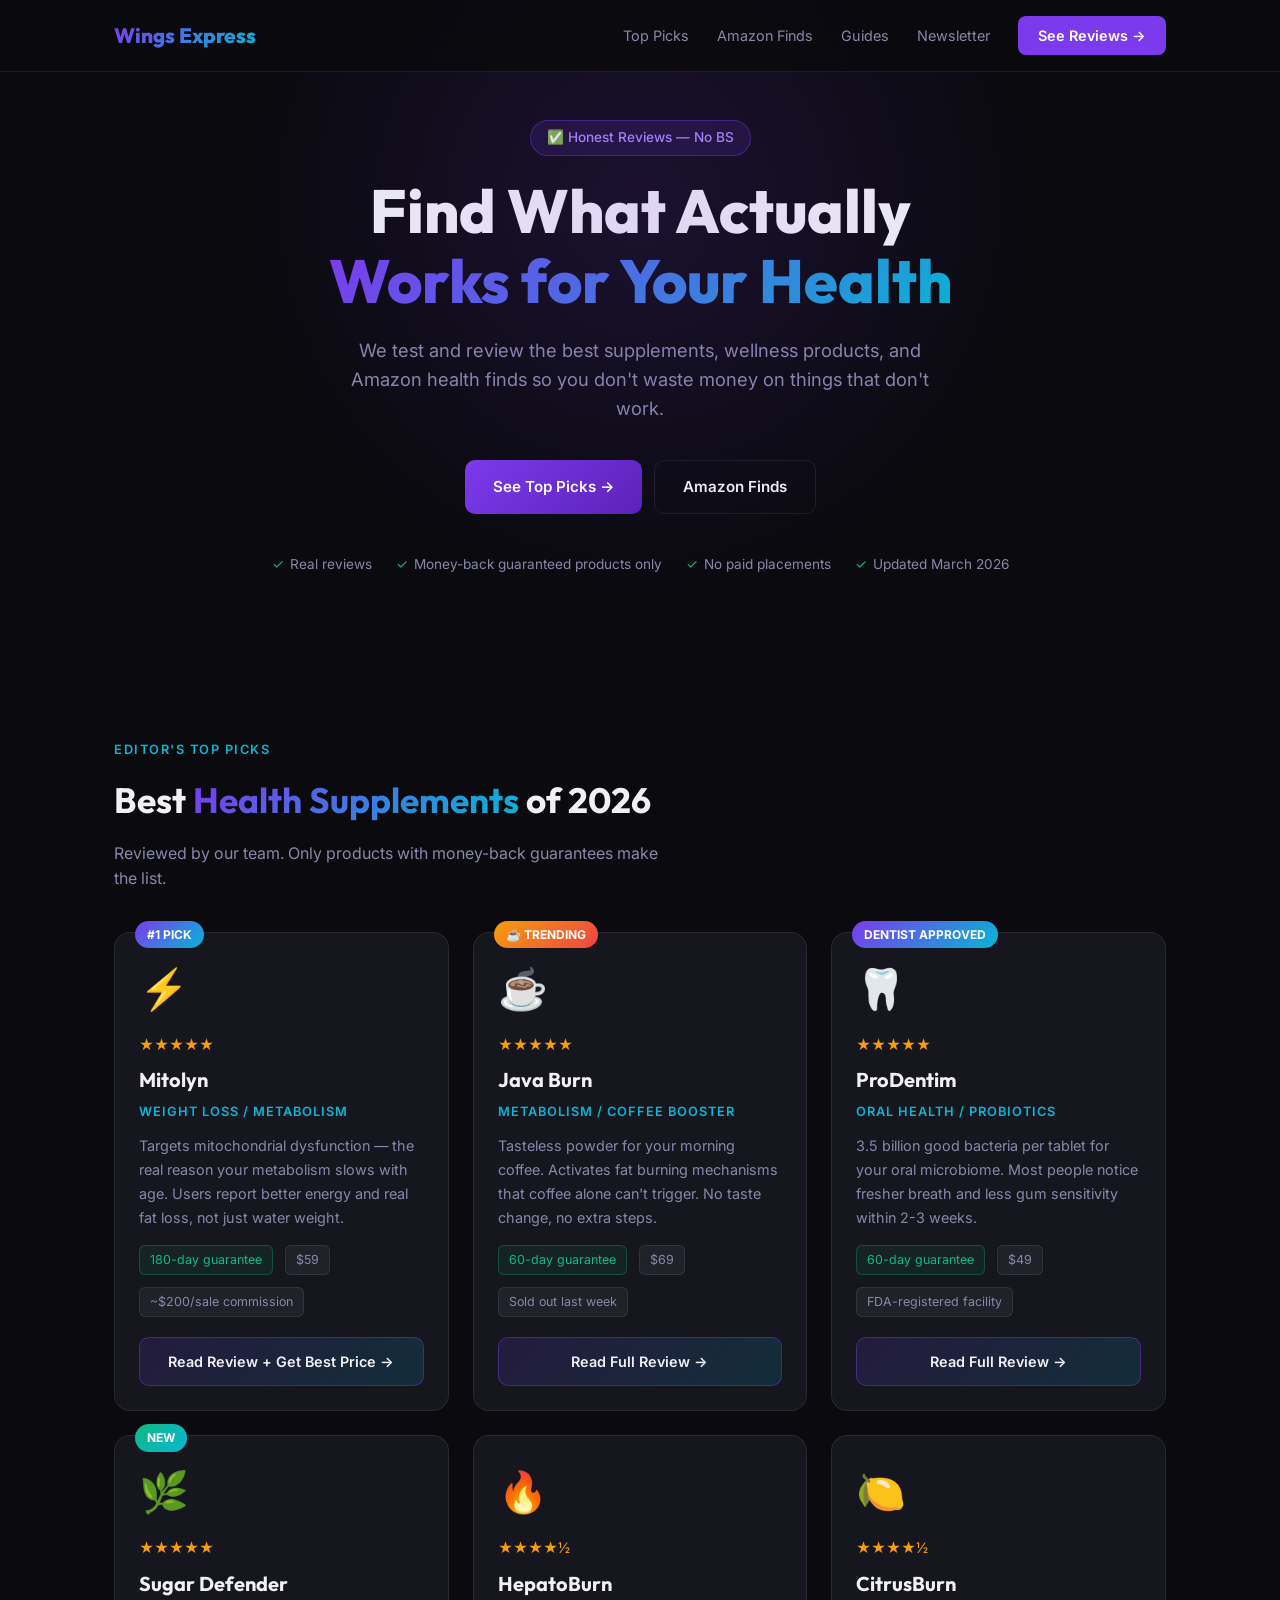
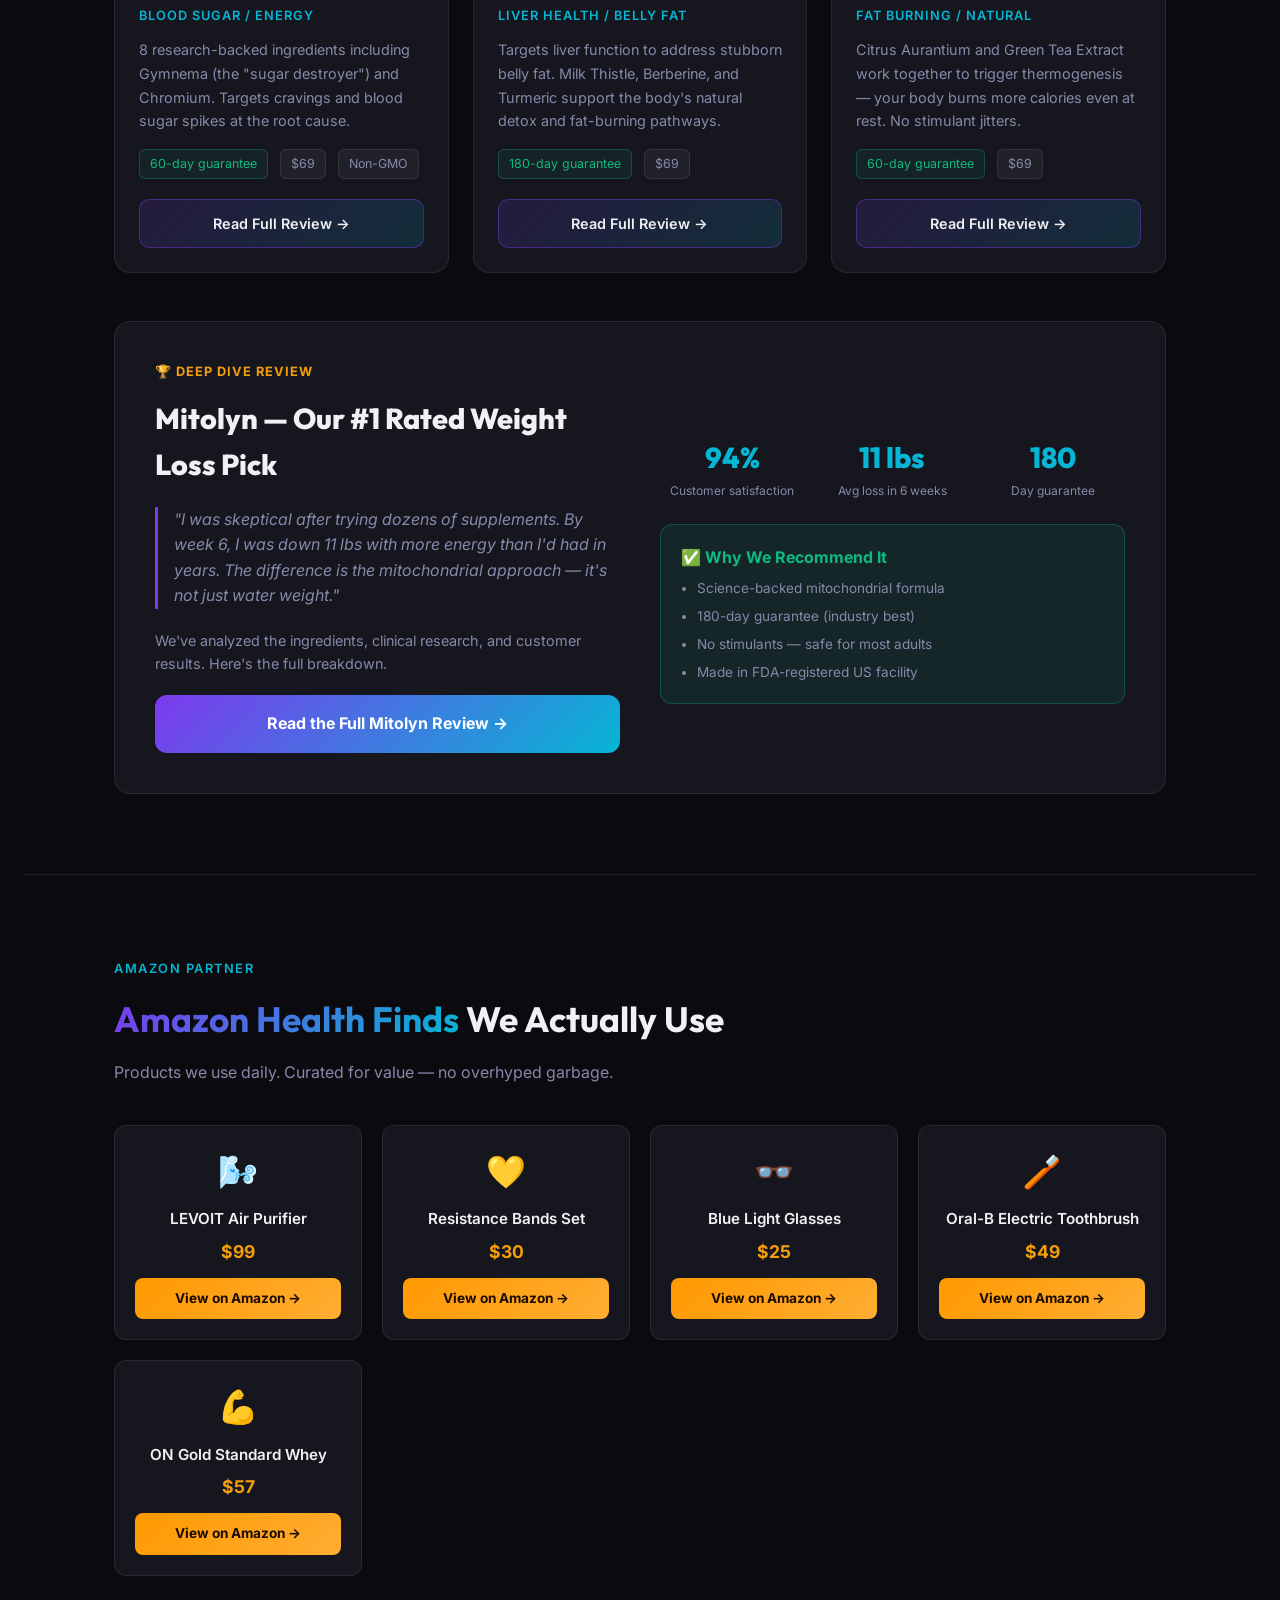
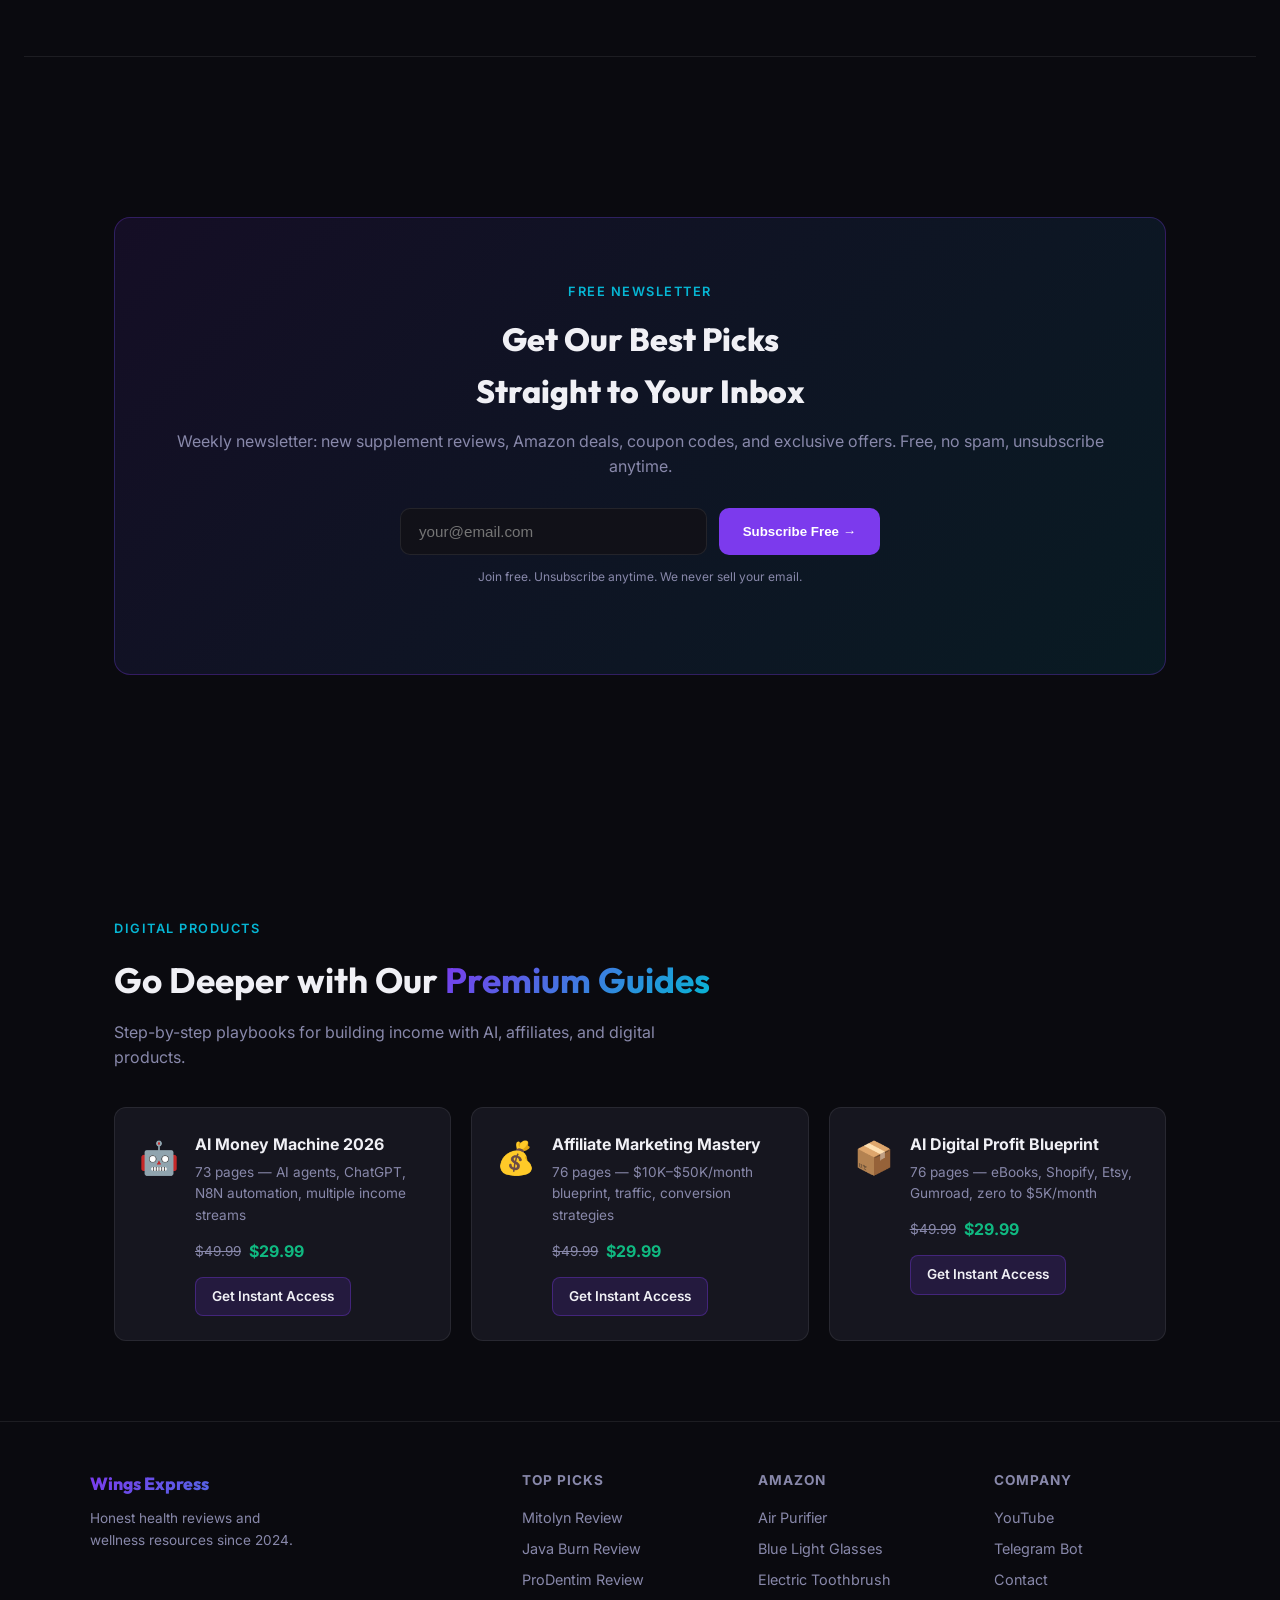
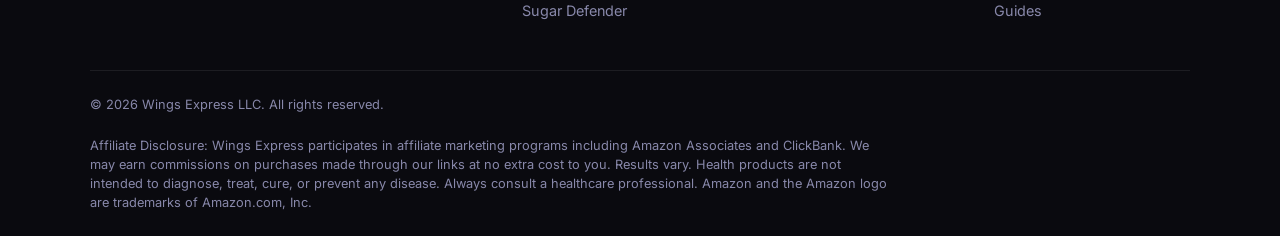
==== commit 8b86393d: "🔗 Add all 6 review pages + fix review links: mitolyn, javaburn, prodentim, sugardefender, hepatoburn" ====
--- a/index.html
+++ b/index.html
@@ -795,8 +795,7 @@
                     <span class="meta-chip">$59</span>
                     <span class="meta-chip">~$200/sale commission</span>
                 </div>
-                <a href="https://0e6dac6mtjow5s58sfph9k9mfc.hop.clickbank.net" target="_blank" class="pick-btn">Read
-                    Review + Get Best Price →</a>
+                <a href="/reviews/mitolyn/" class="pick-btn">Read Review + Get Best Price →</a>
             </div>
 
             <!-- Java Burn -->
@@ -813,7 +812,7 @@
                     <span class="meta-chip">$69</span>
                     <span class="meta-chip">Sold out last week</span>
                 </div>
-                <a href="affiliate/bridge-pages/javaburn/index.html" class="pick-btn">Read Full Review →</a>
+                <a href="/reviews/javaburn/" class="pick-btn">Read Full Review →</a>
             </div>
 
             <!-- ProDentim -->
@@ -830,7 +829,7 @@
                     <span class="meta-chip">$49</span>
                     <span class="meta-chip">FDA-registered facility</span>
                 </div>
-                <a href="affiliate/bridge-pages/prodentim/index.html" class="pick-btn">Read Full Review →</a>
+                <a href="/reviews/prodentim/" class="pick-btn">Read Full Review →</a>
             </div>
 
             <!-- Sugar Defender -->
@@ -847,7 +846,7 @@
                     <span class="meta-chip">$69</span>
                     <span class="meta-chip">Non-GMO</span>
                 </div>
-                <a href="affiliate/bridge-pages/sugardefender/index.html" class="pick-btn">Read Full Review →</a>
+                <a href="/reviews/sugardefender/" class="pick-btn">Read Full Review →</a>
             </div>
 
             <!-- HepatoBurn -->
@@ -862,8 +861,7 @@
                     <span class="meta-chip green">180-day guarantee</span>
                     <span class="meta-chip">$69</span>
                 </div>
-                <a href="https://jspenda.hepatoburn.hop.clickbank.net" target="_blank" class="pick-btn">See Current
-                    Price →</a>
+                <a href="/reviews/hepatoburn/" class="pick-btn">Read Full Review →</a>
             </div>
 
             <!-- CitrusBurn -->
@@ -878,8 +876,7 @@
                     <span class="meta-chip green">60-day guarantee</span>
                     <span class="meta-chip">$69</span>
                 </div>
-                <a href="https://b30a09xp1m60xb72pe-nt-7nuw.hop.clickbank.net" target="_blank" class="pick-btn">See
-                    Current Price →</a>
+                <a href="/reviews/citruburn/" class="pick-btn">Read Full Review →</a>
             </div>
 
         </div>
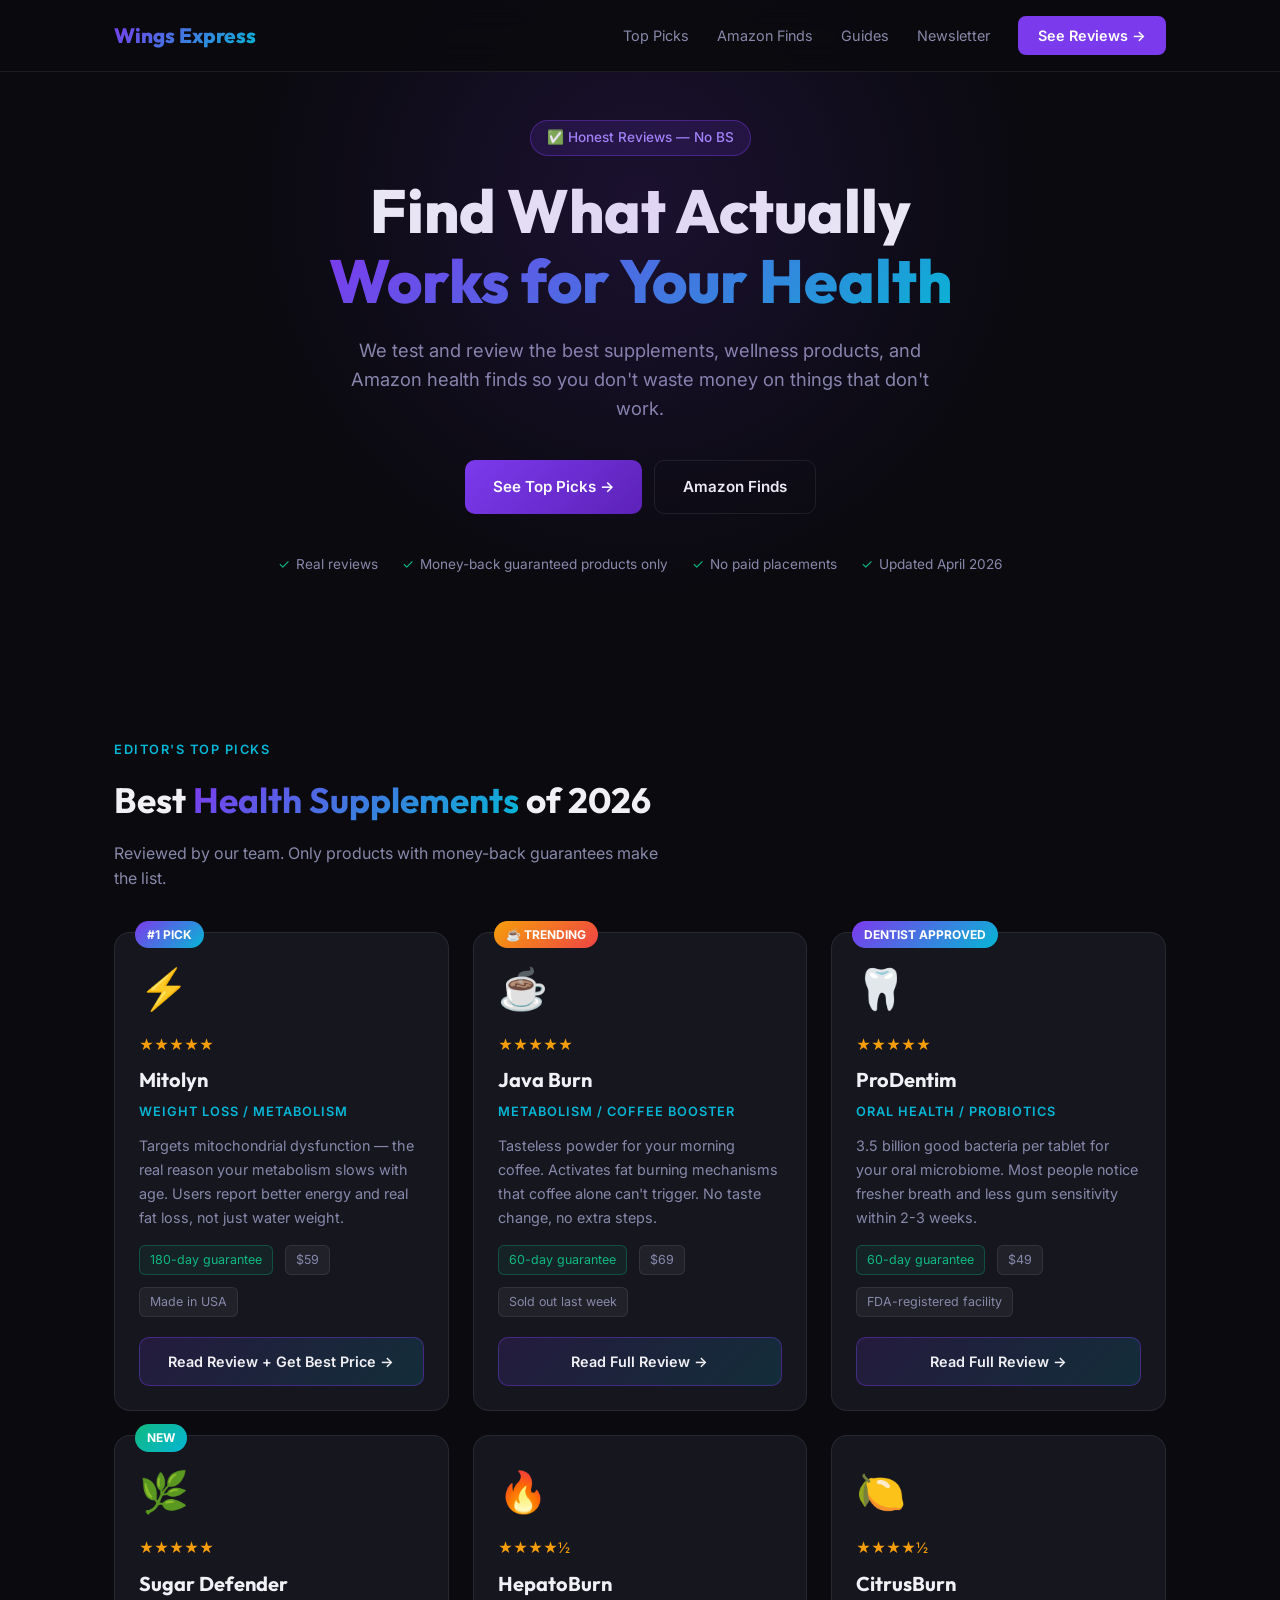
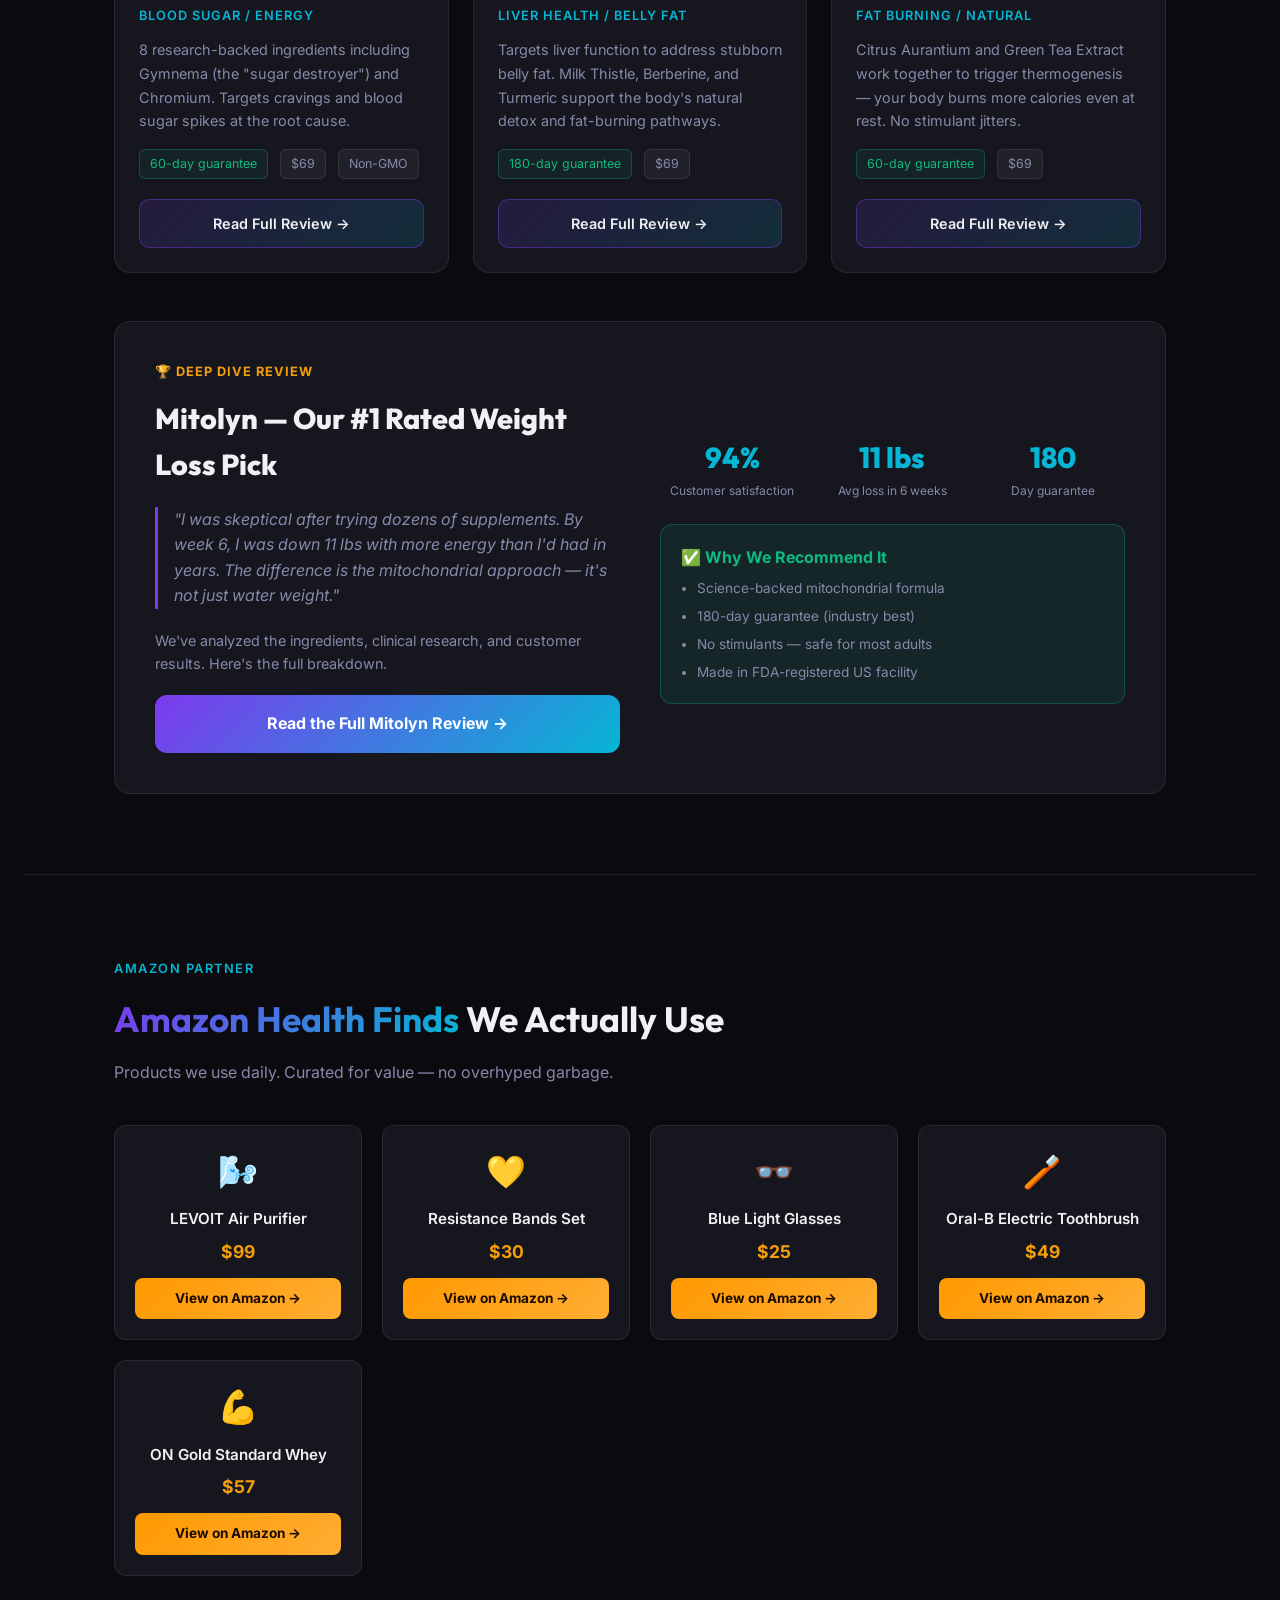
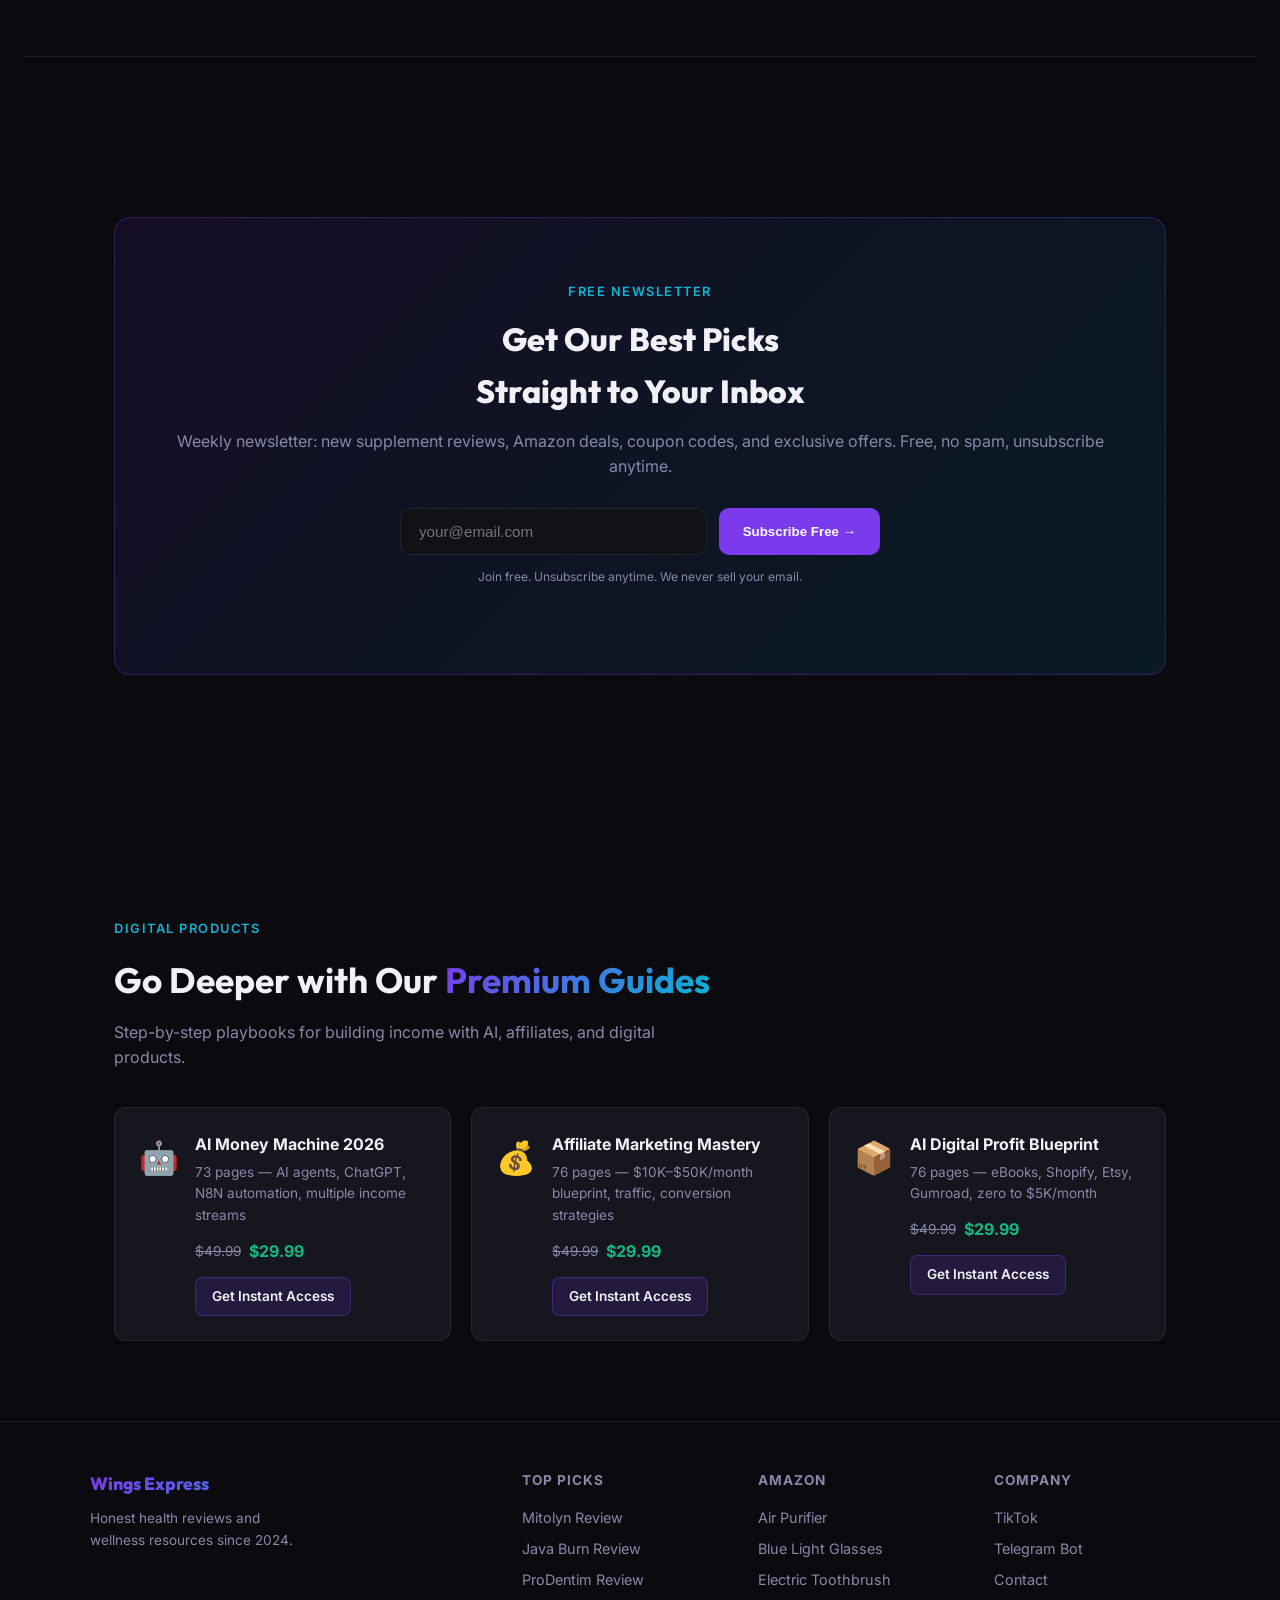
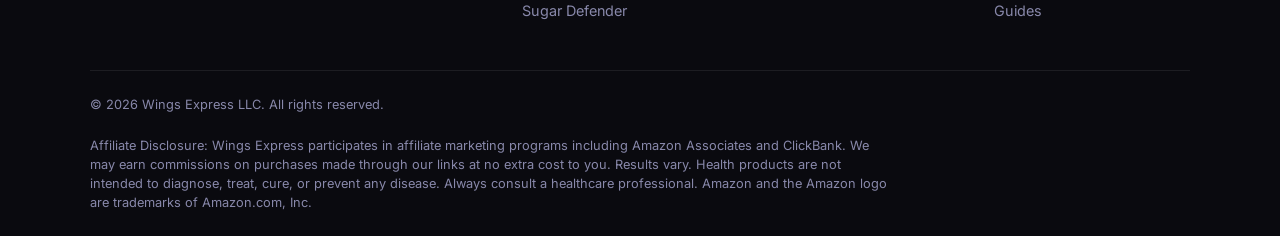
==== commit 55cc8097: "🔧 Site audit fixes: remove commission leak, add mobile menu, fix guide links, update socials" ====
--- a/index.html
+++ b/index.html
@@ -719,9 +719,58 @@
             line-height: 1.5;
         }
 
+        /* HAMBURGER */
+        .hamburger {
+            display: none;
+            flex-direction: column;
+            gap: 5px;
+            cursor: pointer;
+            background: none;
+            border: none;
+            padding: 8px;
+        }
+
+        .hamburger span {
+            width: 24px;
+            height: 2px;
+            background: var(--text);
+            border-radius: 2px;
+            transition: all .3s;
+        }
+
+        .hamburger.active span:nth-child(1) {
+            transform: rotate(45deg) translate(5px, 5px);
+        }
+
+        .hamburger.active span:nth-child(2) {
+            opacity: 0;
+        }
+
+        .hamburger.active span:nth-child(3) {
+            transform: rotate(-45deg) translate(5px, -5px);
+        }
+
         @media(max-width:768px) {
+            .hamburger {
+                display: flex;
+            }
+
             .nav-links {
                 display: none;
+                position: absolute;
+                top: 100%;
+                left: 0;
+                right: 0;
+                background: rgba(10, 10, 15, 0.97);
+                backdrop-filter: blur(16px);
+                flex-direction: column;
+                padding: 20px 24px;
+                gap: 16px;
+                border-bottom: 1px solid var(--border);
+            }
+
+            .nav-links.open {
+                display: flex;
             }
 
             .featured-review {
@@ -745,6 +794,9 @@
     <nav>
         <div class="nav-inner">
             <span class="logo">Wings Express</span>
+            <button class="hamburger" onclick="this.classList.toggle('active');document.querySelector('.nav-links').classList.toggle('open')" aria-label="Menu">
+                <span></span><span></span><span></span>
+            </button>
             <div class="nav-links">
                 <a href="#picks">Top Picks</a>
                 <a href="#amazon">Amazon Finds</a>
@@ -769,7 +821,7 @@
             <div class="trust-item"><span>✓</span> Real reviews</div>
             <div class="trust-item"><span>✓</span> Money-back guaranteed products only</div>
             <div class="trust-item"><span>✓</span> No paid placements</div>
-            <div class="trust-item"><span>✓</span> Updated March 2026</div>
+            <div class="trust-item"><span>✓</span> Updated April 2026</div>
         </div>
     </section>
 
@@ -793,7 +845,7 @@
                 <div class="pick-meta">
                     <span class="meta-chip green">180-day guarantee</span>
                     <span class="meta-chip">$59</span>
-                    <span class="meta-chip">~$200/sale commission</span>
+                    <span class="meta-chip">Made in USA</span>
                 </div>
                 <a href="/reviews/mitolyn/" class="pick-btn">Read Review + Get Best Price →</a>
             </div>
@@ -937,28 +989,28 @@
                 <div class="amazon-icon">🌬️</div>
                 <div class="amazon-name">LEVOIT Air Purifier</div>
                 <div class="amazon-price">$99</div>
-                <a href="https://www.amazon.com/dp/B07VFMQVRD?tag=jspenda-20" target="_blank" class="amazon-btn">View on
+                <a href="https://www.amazon.com/dp/B08L73QL1V?tag=jspenda-20" target="_blank" class="amazon-btn">View on
                     Amazon →</a>
             </div>
             <div class="amazon-card">
                 <div class="amazon-icon">💛</div>
                 <div class="amazon-name">Resistance Bands Set</div>
                 <div class="amazon-price">$30</div>
-                <a href="https://www.amazon.com/dp/B075DG5G1B?tag=jspenda-20" target="_blank" class="amazon-btn">View on
+                <a href="https://www.amazon.com/dp/B01LY0OOFN?tag=jspenda-20" target="_blank" class="amazon-btn">View on
                     Amazon →</a>
             </div>
             <div class="amazon-card">
                 <div class="amazon-icon">👓</div>
                 <div class="amazon-name">Blue Light Glasses</div>
                 <div class="amazon-price">$25</div>
-                <a href="https://www.amazon.com/dp/B07KFQXFSQ?tag=jspenda-20" target="_blank" class="amazon-btn">View on
+                <a href="https://www.amazon.com/dp/B00BQ7KBV4?tag=jspenda-20" target="_blank" class="amazon-btn">View on
                     Amazon →</a>
             </div>
             <div class="amazon-card">
                 <div class="amazon-icon">🪥</div>
                 <div class="amazon-name">Oral-B Electric Toothbrush</div>
                 <div class="amazon-price">$49</div>
-                <a href="https://www.amazon.com/dp/B00BHOEJAI?tag=jspenda-20" target="_blank" class="amazon-btn">View on
+                <a href="https://www.amazon.com/dp/B01AKGRTUM?tag=jspenda-20" target="_blank" class="amazon-btn">View on
                     Amazon →</a>
             </div>
             <div class="amazon-card">
@@ -1002,7 +1054,7 @@
                     <div class="guide-sub">73 pages — AI agents, ChatGPT, N8N automation, multiple income streams</div>
                     <div class="guide-price"><span class="guide-price-old">$49.99</span><span
                             class="guide-price-new">$29.99</span></div>
-                    <a href="#" class="guide-btn">Get Instant Access</a>
+                    <a href="mailto:contact@wingsexpressllc.com?subject=AI%20Money%20Machine%202026%20Guide" class="guide-btn">Get Instant Access</a>
                 </div>
             </div>
             <div class="guide-card">
@@ -1012,7 +1064,7 @@
                     <div class="guide-sub">76 pages — $10K–$50K/month blueprint, traffic, conversion strategies</div>
                     <div class="guide-price"><span class="guide-price-old">$49.99</span><span
                             class="guide-price-new">$29.99</span></div>
-                    <a href="#" class="guide-btn">Get Instant Access</a>
+                    <a href="mailto:contact@wingsexpressllc.com?subject=Affiliate%20Marketing%20Mastery%20Guide" class="guide-btn">Get Instant Access</a>
                 </div>
             </div>
             <div class="guide-card">
@@ -1022,7 +1074,7 @@
                     <div class="guide-sub">76 pages — eBooks, Shopify, Etsy, Gumroad, zero to $5K/month</div>
                     <div class="guide-price"><span class="guide-price-old">$49.99</span><span
                             class="guide-price-new">$29.99</span></div>
-                    <a href="#" class="guide-btn">Get Instant Access</a>
+                    <a href="mailto:contact@wingsexpressllc.com?subject=AI%20Digital%20Profit%20Blueprint" class="guide-btn">Get Instant Access</a>
                 </div>
             </div>
         </div>
@@ -1037,20 +1089,20 @@
             </div>
             <div>
                 <h5>Top Picks</h5>
-                <a href="affiliate/bridge-pages/mitolyn/index.html">Mitolyn Review</a>
-                <a href="affiliate/bridge-pages/javaburn/index.html">Java Burn Review</a>
-                <a href="affiliate/bridge-pages/prodentim/index.html">ProDentim Review</a>
-                <a href="affiliate/bridge-pages/sugardefender/index.html">Sugar Defender</a>
+                <a href="/reviews/mitolyn/">Mitolyn Review</a>
+                <a href="/reviews/javaburn/">Java Burn Review</a>
+                <a href="/reviews/prodentim/">ProDentim Review</a>
+                <a href="/reviews/sugardefender/">Sugar Defender</a>
             </div>
             <div>
                 <h5>Amazon</h5>
-                <a href="https://www.amazon.com/dp/B07VFMQVRD?tag=jspenda-20" target="_blank">Air Purifier</a>
-                <a href="https://www.amazon.com/dp/B07KFQXFSQ?tag=jspenda-20" target="_blank">Blue Light Glasses</a>
-                <a href="https://www.amazon.com/dp/B00BHOEJAI?tag=jspenda-20" target="_blank">Electric Toothbrush</a>
+                <a href="https://www.amazon.com/dp/B08L73QL1V?tag=jspenda-20" target="_blank">Air Purifier</a>
+                <a href="https://www.amazon.com/dp/B00BQ7KBV4?tag=jspenda-20" target="_blank">Blue Light Glasses</a>
+                <a href="https://www.amazon.com/dp/B01AKGRTUM?tag=jspenda-20" target="_blank">Electric Toothbrush</a>
             </div>
             <div>
                 <h5>Company</h5>
-                <a href="https://youtube.com/@aimusicvibespro" target="_blank">YouTube</a>
+                <a href="https://www.tiktok.com/@poppaeza" target="_blank">TikTok</a>
                 <a href="https://t.me/Wingsexpressbot" target="_blank">Telegram Bot</a>
                 <a href="mailto:contact@wingsexpressllc.com">Contact</a>
                 <a href="#guides">Guides</a>
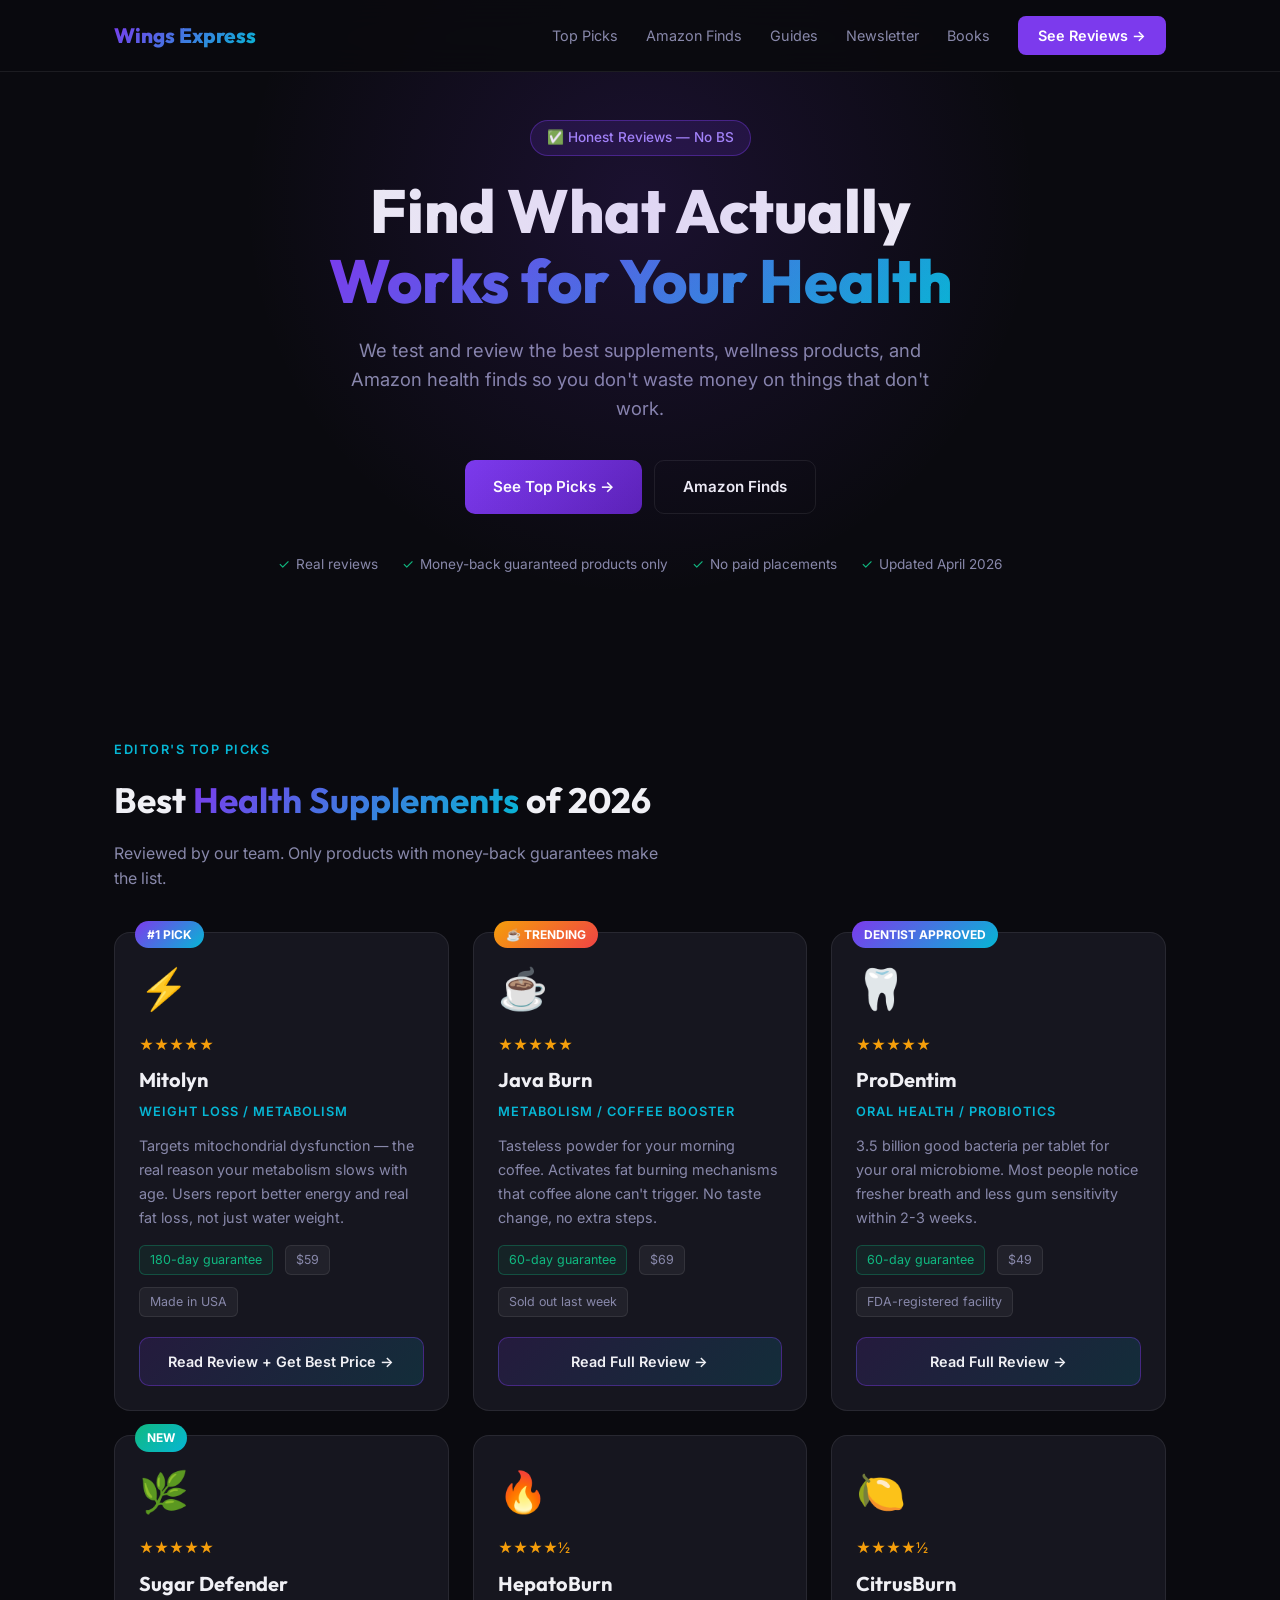
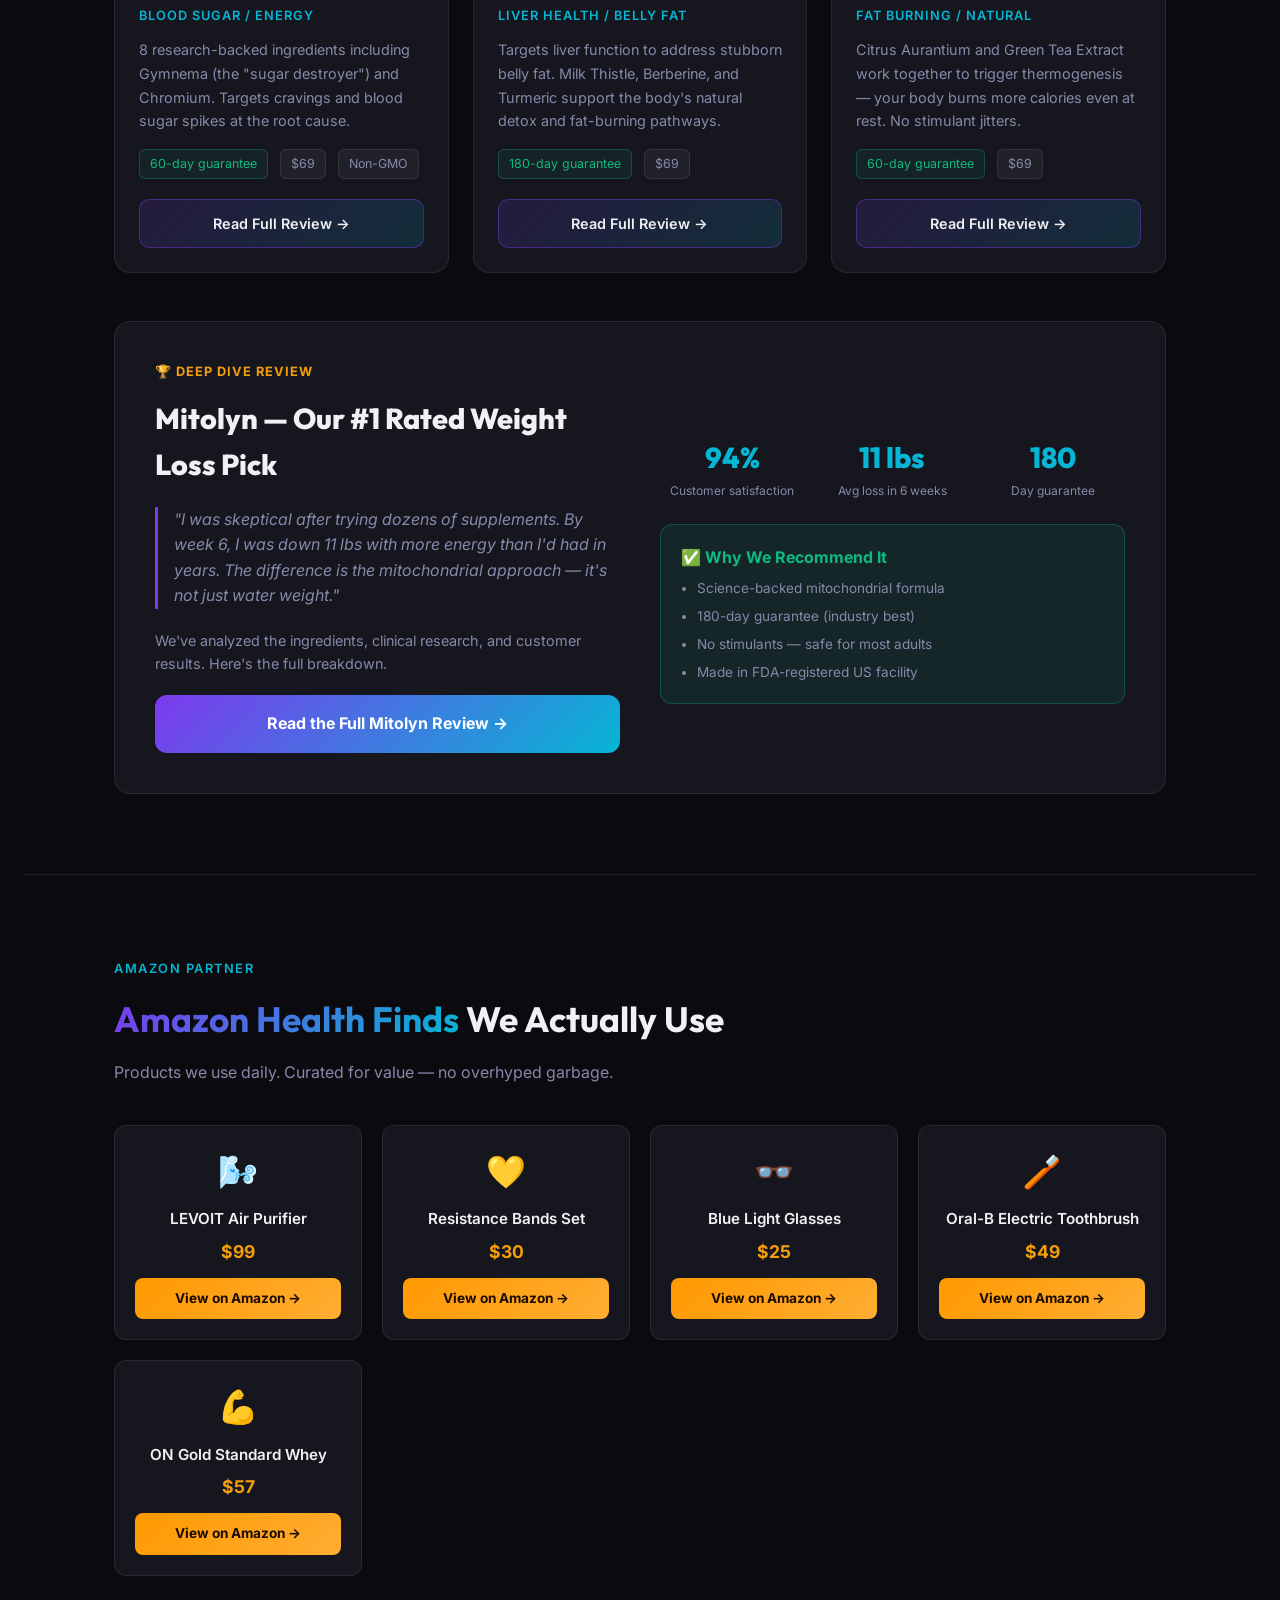
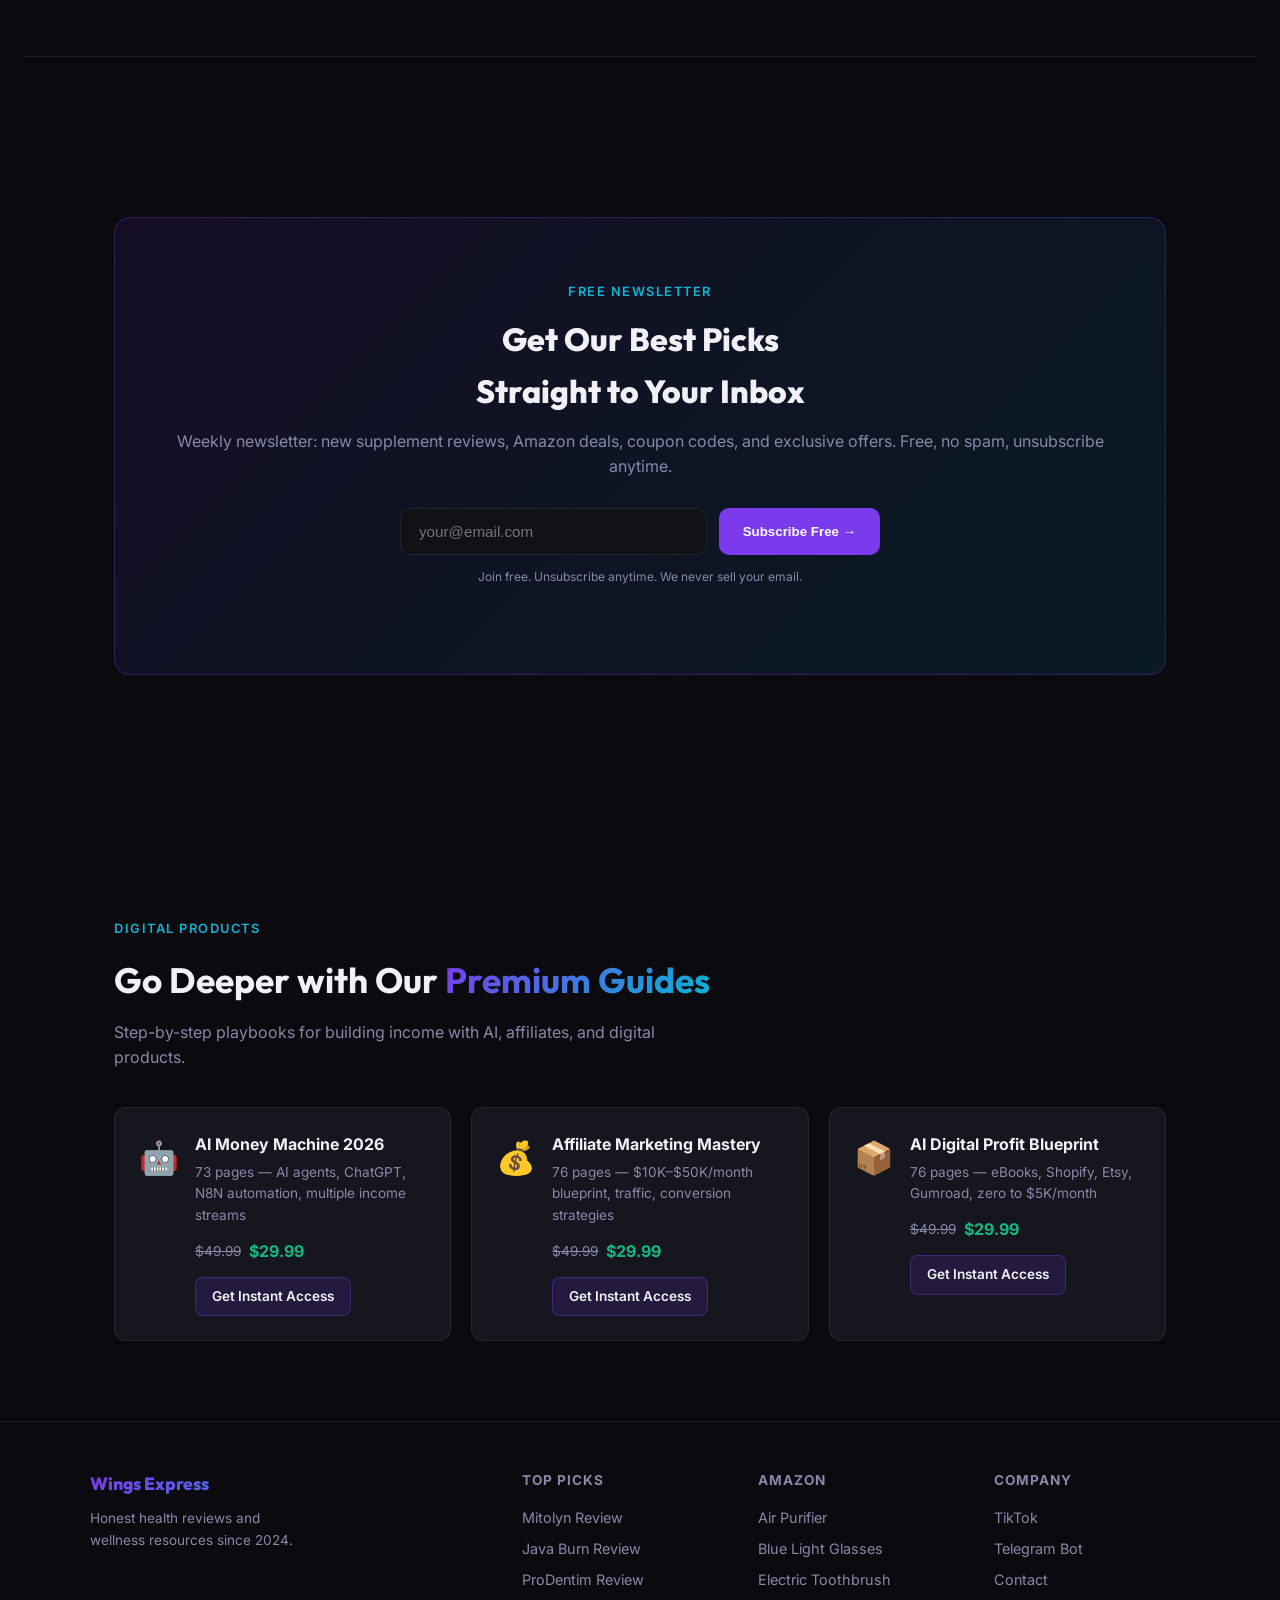
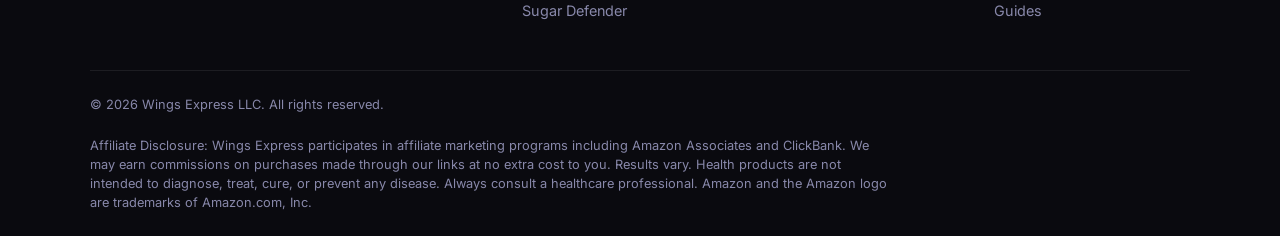
==== commit d46d7491: "feat: link to books page from main website navigation" ====
--- a/index.html
+++ b/index.html
@@ -802,6 +802,7 @@
                 <a href="#amazon">Amazon Finds</a>
                 <a href="#guides">Guides</a>
                 <a href="#newsletter">Newsletter</a>
+                <a href="books.html">Books</a>
                 <a href="#picks" class="nav-cta">See Reviews →</a>
             </div>
         </div>
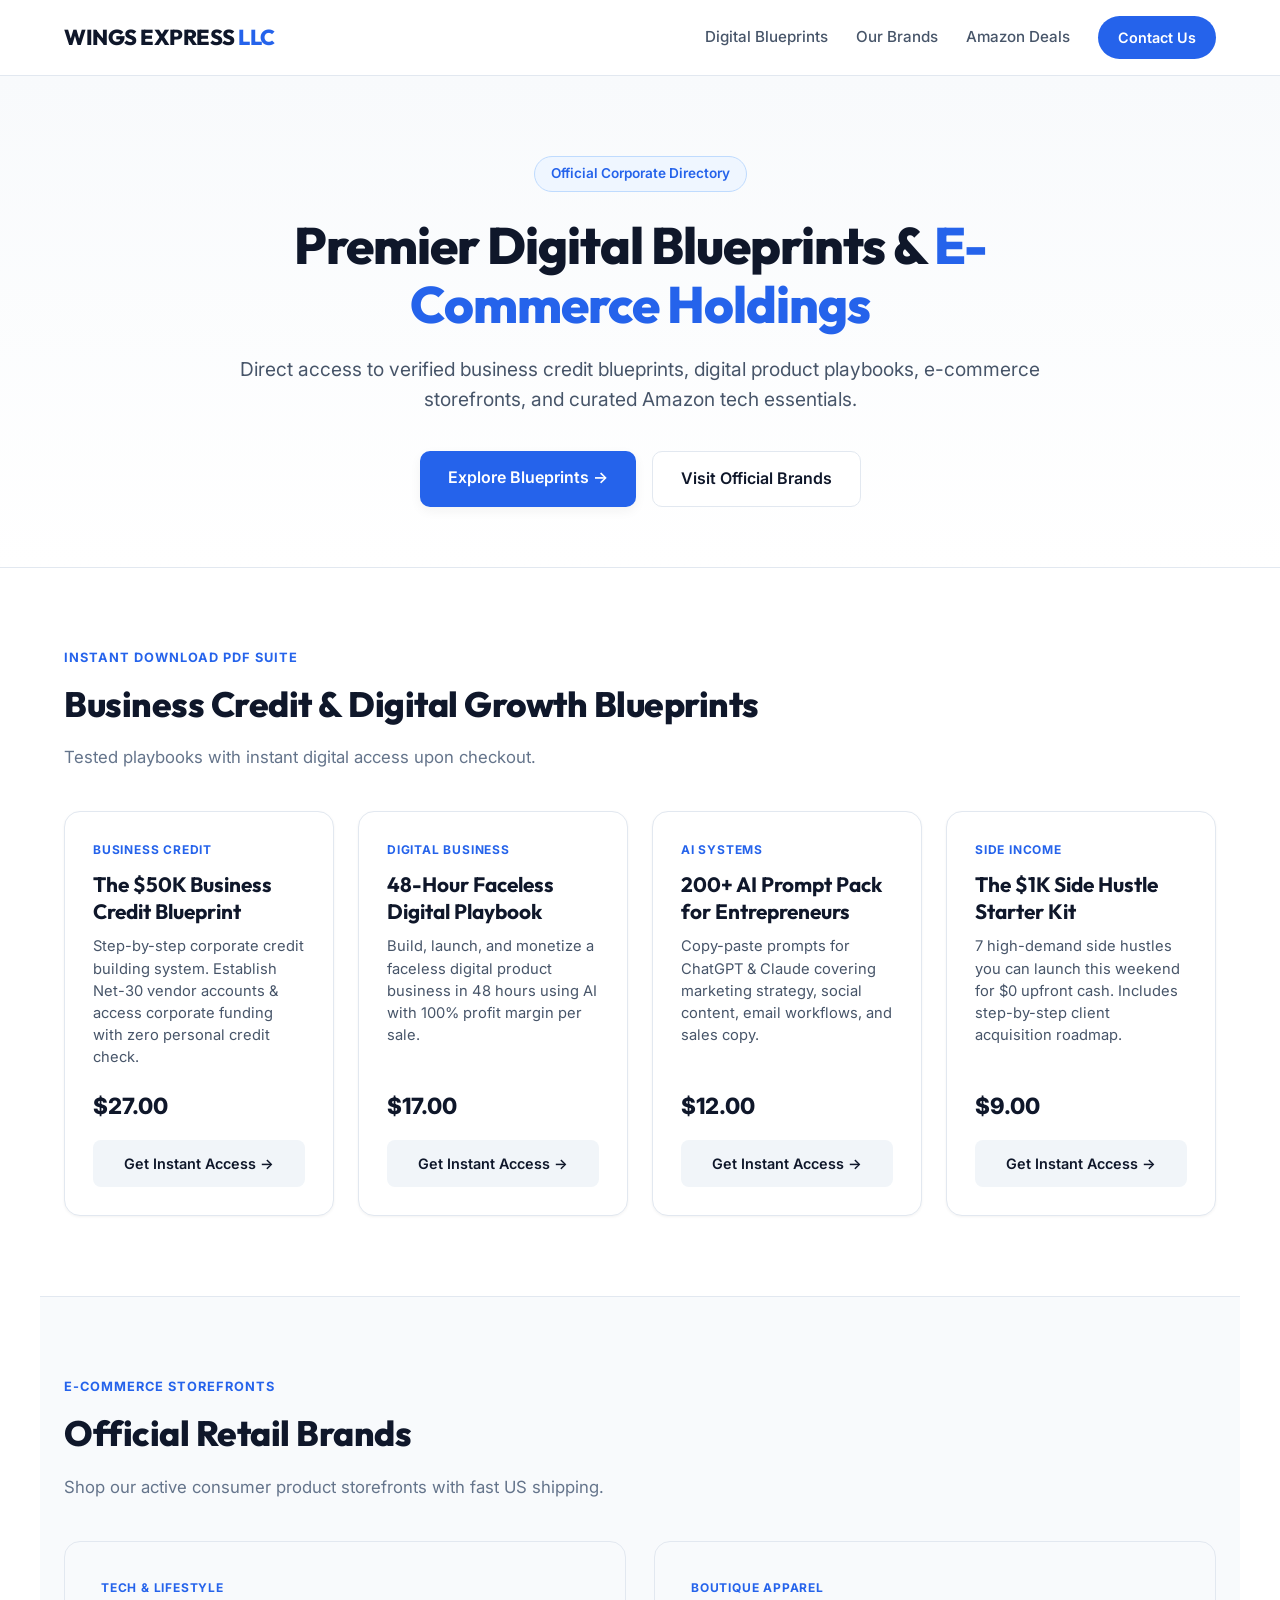
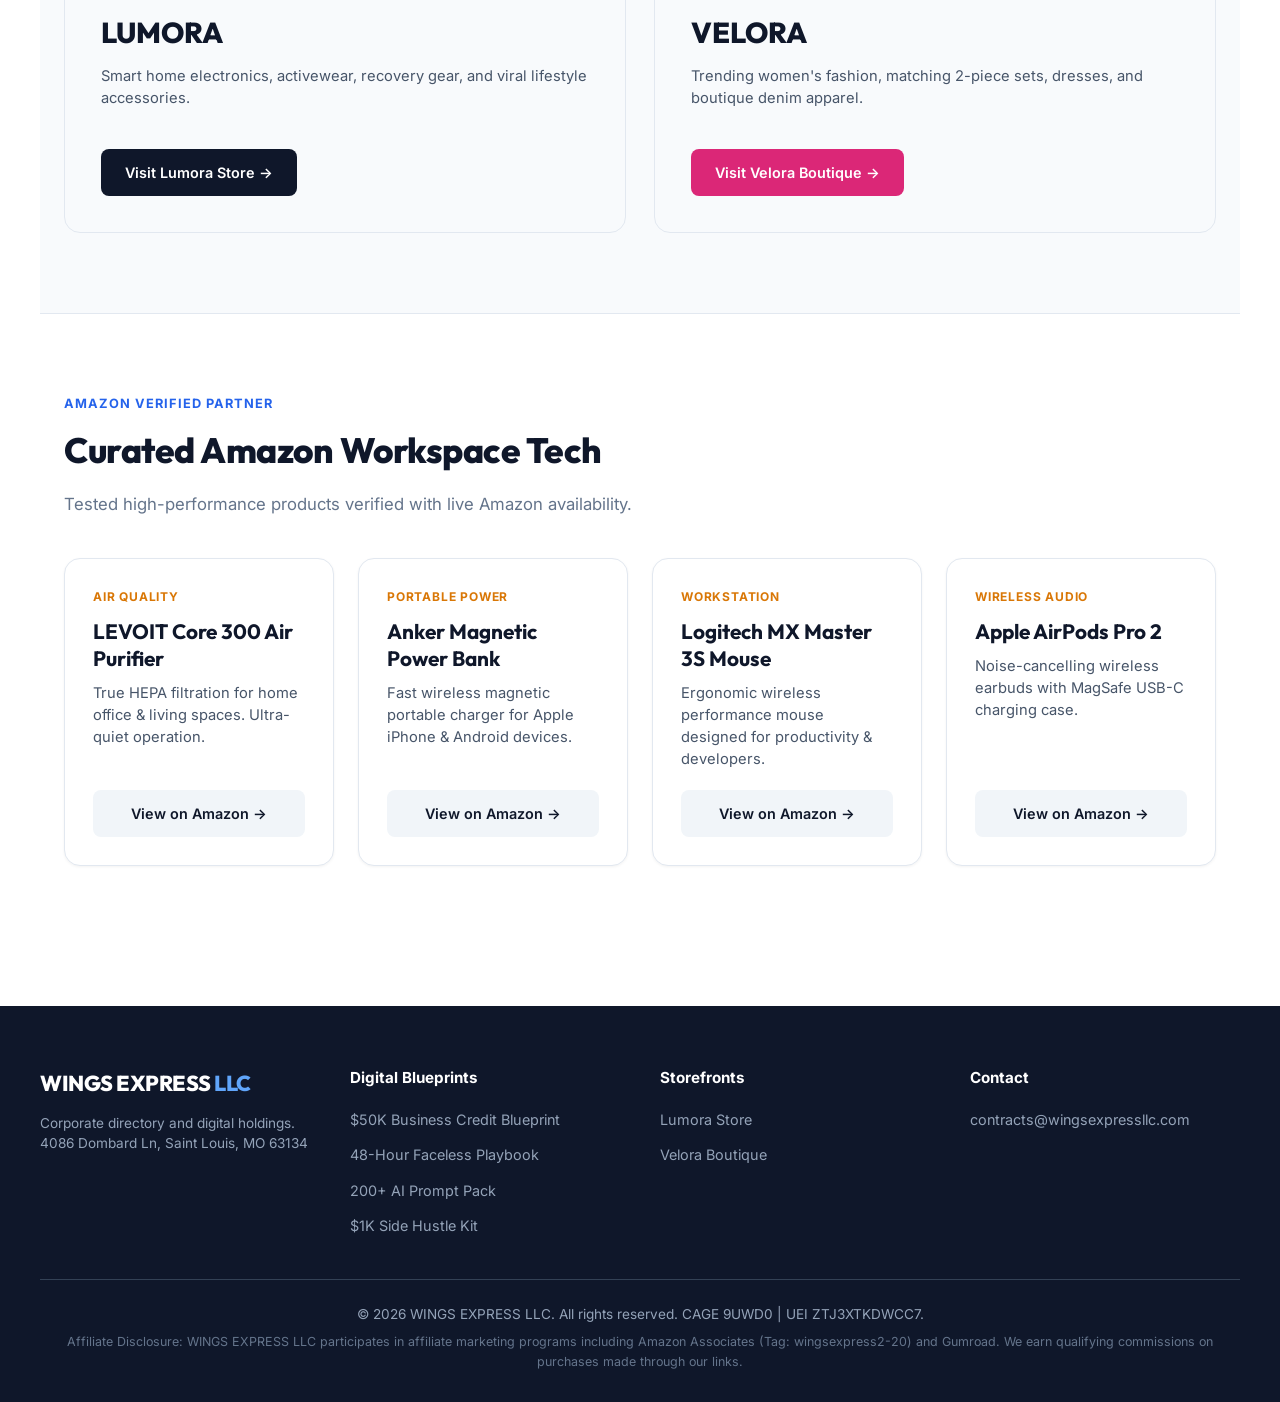
==== commit 799ae248: "Redesign wingsexpressllc.com with clean light theme, live Amazon ASIN B07VVK39F7 tag wingsexpress2-2" ====
--- a/index.html
+++ b/index.html
@@ -1,36 +1,34 @@
 <!DOCTYPE html>
 <html lang="en">
-
 <head>
     <meta charset="UTF-8">
     <meta name="viewport" content="width=device-width, initial-scale=1.0">
-    <title>Wings Express — Honest Health & Wellness Reviews | Best Supplements 2026</title>
-    <meta name="description"
-        content="Honest reviews of the best health supplements, wellness products, and Amazon finds. Real results from real people. Find what actually works.">
-    <meta name="keywords"
-        content="supplement reviews, best supplements 2026, mitolyn review, prodentim review, java burn review, sugar defender review, amazon health finds">
-    <meta property="og:title" content="Wings Express — Honest Health Reviews & Top Picks">
-    <meta property="og:description"
-        content="Real reviews, real results. Find the best supplements and health products that actually work.">
-    <meta property="og:url" content="https://wingsexpressllc.com">
+    <title>WINGS EXPRESS LLC — Official Business Holdings & Digital Suite</title>
+    <meta name="description" content="Official website of WINGS EXPRESS LLC. Premier business credit blueprints, digital product playbooks, e-commerce brands, and verified tech reviews.">
+    
     <link rel="preconnect" href="https://fonts.googleapis.com">
-    <link
-        href="https://fonts.googleapis.com/css2?family=Inter:wght@300;400;500;600;700;800;900&family=Outfit:wght@400;600;700;800&display=swap"
-        rel="stylesheet">
+    <link rel="preconnect" href="https://fonts.gstatic.com" crossorigin>
+    <link href="https://fonts.googleapis.com/css2?family=Inter:wght@400;500;600;700&family=Outfit:wght@500;600;700;800;900&display=swap" rel="stylesheet">
+    
     <style>
         :root {
-            --bg: #0a0a0f;
-            --bg2: #111118;
-            --card: #16161f;
-            --border: rgba(255, 255, 255, 0.08);
-            --text: #f0f0f5;
-            --muted: #8888aa;
-            --accent: #7c3aed;
-            --accent2: #06b6d4;
-            --green: #10b981;
-            --orange: #f59e0b;
-            --red: #ef4444;
-            --radius: 16px;
+            --bg: #ffffff;
+            --bg-subtle: #f8fafc;
+            --card-bg: #ffffff;
+            --border: #e2e8f0;
+            --border-hover: #cbd5e1;
+            --text-primary: #0f172a;
+            --text-secondary: #475569;
+            --text-muted: #64748b;
+            --brand-primary: #2563eb;
+            --brand-hover: #1d4ed8;
+            --accent-green: #16a34a;
+            --accent-gold: #d97706;
+            --shadow-sm: 0 1px 3px rgba(0,0,0,0.05);
+            --shadow-md: 0 4px 12px rgba(0,0,0,0.05);
+            --shadow-lg: 0 10px 25px -5px rgba(0,0,0,0.08);
+            --radius-md: 12px;
+            --radius-lg: 16px;
         }
 
         * {
@@ -40,10 +38,11 @@
         }
 
         body {
-            font-family: 'Inter', sans-serif;
-            background: var(--bg);
-            color: var(--text);
+            font-family: 'Inter', -apple-system, BlinkMacSystemFont, sans-serif;
+            background-color: var(--bg);
+            color: var(--text-primary);
             line-height: 1.6;
+            -webkit-font-smoothing: antialiased;
         }
 
         a {
@@ -51,20 +50,18 @@
             text-decoration: none;
         }
 
-        /* NAV */
-        nav {
-            position: fixed;
+        /* NAVIGATION */
+        header {
+            position: sticky;
             top: 0;
-            left: 0;
-            right: 0;
             z-index: 100;
-            background: rgba(10, 10, 15, 0.92);
-            backdrop-filter: blur(16px);
+            background: rgba(255, 255, 255, 0.95);
+            backdrop-filter: blur(12px);
             border-bottom: 1px solid var(--border);
         }
 
         .nav-inner {
-            max-width: 1100px;
+            max-width: 1200px;
             margin: 0 auto;
             padding: 16px 24px;
             display: flex;
@@ -72,13 +69,16 @@
             justify-content: space-between;
         }
 
-        .logo {
+        .logo-text {
             font-family: 'Outfit', sans-serif;
             font-weight: 800;
-            font-size: 1.3rem;
-            background: linear-gradient(135deg, #7c3aed, #06b6d4);
-            -webkit-background-clip: text;
-            -webkit-text-fill-color: transparent;
+            font-size: 1.35rem;
+            color: var(--text-primary);
+            letter-spacing: -0.5px;
+        }
+
+        .logo-text span {
+            color: var(--brand-primary);
         }
 
         .nav-links {
@@ -87,995 +87,493 @@
             align-items: center;
         }
 
-        .nav-links a {
-            color: var(--muted);
+        .nav-link {
+            font-size: 0.95rem;
+            font-weight: 500;
+            color: var(--text-secondary);
+            transition: color 0.2s;
+        }
+
+        .nav-link:hover {
+            color: var(--brand-primary);
+        }
+
+        .nav-cta {
+            background: var(--brand-primary);
+            color: #ffffff;
+            padding: 10px 20px;
+            border-radius: 99px;
+            font-weight: 600;
             font-size: 0.9rem;
-            transition: color .2s;
-        }
-
-        .nav-links a:hover {
-            color: var(--text);
-        }
-
-        .nav-cta {
-            background: var(--accent);
-            color: white !important;
-            padding: 8px 20px;
-            border-radius: 8px;
-            font-weight: 600 !important;
-        }
-
-        /* HERO */
-        .hero {
-            padding: 120px 24px 80px;
+            transition: background 0.2s, transform 0.2s;
+        }
+
+        .nav-cta:hover {
+            background: var(--brand-hover);
+            transform: translateY(-1px);
+        }
+
+        /* HERO SECTION */
+        .hero-section {
+            background: linear-gradient(180deg, #f8fafc 0%, #ffffff 100%);
+            padding: 80px 24px 60px;
             text-align: center;
-            position: relative;
-            overflow: hidden;
-        }
-
-        .hero::before {
-            content: '';
-            position: absolute;
-            top: -200px;
-            left: 50%;
-            transform: translateX(-50%);
-            width: 800px;
-            height: 800px;
-            background: radial-gradient(circle, rgba(124, 58, 237, 0.15) 0%, transparent 70%);
-            pointer-events: none;
-        }
-
-        .hero-badge {
-            display: inline-block;
-            background: rgba(124, 58, 237, 0.15);
-            border: 1px solid rgba(124, 58, 237, 0.4);
-            color: #a78bfa;
-            padding: 6px 16px;
-            border-radius: 20px;
-            font-size: 0.85rem;
-            font-weight: 500;
-            margin-bottom: 20px;
-        }
-
-        .hero h1 {
-            font-family: 'Outfit', sans-serif;
-            font-size: clamp(2.2rem, 5vw, 3.8rem);
-            font-weight: 800;
-            line-height: 1.15;
-            margin-bottom: 20px;
-        }
-
-        .grad {
-            background: linear-gradient(135deg, #7c3aed, #06b6d4);
-            -webkit-background-clip: text;
-            -webkit-text-fill-color: transparent;
-        }
-
-        .hero p {
-            color: var(--muted);
-            font-size: 1.15rem;
-            max-width: 620px;
-            margin: 0 auto 36px;
-        }
-
-        .hero-btns {
-            display: flex;
-            gap: 12px;
-            justify-content: center;
-            flex-wrap: wrap;
-        }
-
-        .btn {
+            border-bottom: 1px solid var(--border);
+        }
+
+        .hero-container {
+            max-width: 850px;
+            margin: 0 auto;
+        }
+
+        .badge {
             display: inline-flex;
             align-items: center;
             gap: 8px;
+            padding: 6px 16px;
+            background: #eff6ff;
+            border: 1px solid #bfdbfe;
+            border-radius: 99px;
+            color: var(--brand-primary);
+            font-size: 0.85rem;
+            font-weight: 600;
+            margin-bottom: 24px;
+        }
+
+        .hero-title {
+            font-family: 'Outfit', sans-serif;
+            font-size: 3.2rem;
+            font-weight: 800;
+            color: var(--text-primary);
+            line-height: 1.15;
+            letter-spacing: -1px;
+            margin-bottom: 20px;
+        }
+
+        .hero-title span {
+            color: var(--brand-primary);
+        }
+
+        .hero-sub {
+            font-size: 1.2rem;
+            color: var(--text-secondary);
+            margin-bottom: 36px;
+            line-height: 1.6;
+        }
+
+        .hero-btns {
+            display: flex;
+            gap: 16px;
+            justify-content: center;
+            flex-wrap: wrap;
+        }
+
+        .btn-main {
+            background: var(--brand-primary);
+            color: #ffffff;
             padding: 14px 28px;
             border-radius: 10px;
             font-weight: 600;
-            font-size: 0.95rem;
-            cursor: pointer;
-            transition: all .2s;
-        }
-
-        .btn-primary {
-            background: linear-gradient(135deg, #7c3aed, #5b21b6);
-            color: white;
-        }
-
-        .btn-primary:hover {
+            font-size: 1rem;
+            box-shadow: var(--shadow-md);
+            transition: all 0.2s;
+        }
+
+        .btn-main:hover {
+            background: var(--brand-hover);
             transform: translateY(-2px);
-            box-shadow: 0 8px 24px rgba(124, 58, 237, 0.4);
+            box-shadow: var(--shadow-lg);
         }
 
         .btn-outline {
+            background: #ffffff;
+            color: var(--text-primary);
             border: 1px solid var(--border);
-            color: var(--text);
-            background: transparent;
-        }
-
-        .btn-outline:hover {
-            background: var(--card);
-        }
-
-        .hero-trust {
-            display: flex;
-            gap: 24px;
-            justify-content: center;
-            margin-top: 40px;
-            flex-wrap: wrap;
-        }
-
-        .trust-item {
-            color: var(--muted);
-            font-size: 0.85rem;
-            display: flex;
-            align-items: center;
-            gap: 6px;
-        }
-
-        .trust-item span {
-            color: var(--green);
-        }
-
-        /* SECTION */
-        .section {
-            padding: 80px 24px;
-            max-width: 1100px;
-            margin: 0 auto;
-        }
-
-        .section-tag {
-            display: inline-block;
-            color: var(--accent2);
-            font-size: 0.8rem;
-            font-weight: 600;
-            text-transform: uppercase;
-            letter-spacing: 1.5px;
-            margin-bottom: 12px;
-        }
-
-        .section-title {
-            font-family: 'Outfit', sans-serif;
-            font-size: clamp(1.5rem, 3vw, 2.2rem);
-            font-weight: 700;
-            margin-bottom: 12px;
-        }
-
-        .section-sub {
-            color: var(--muted);
-            max-width: 560px;
-        }
-
-        /* TOP PICKS GRID */
-        .picks-grid {
-            display: grid;
-            grid-template-columns: repeat(auto-fill, minmax(320px, 1fr));
-            gap: 24px;
-            margin-top: 40px;
-        }
-
-        .pick-card {
-            background: var(--card);
-            border: 1px solid var(--border);
-            border-radius: var(--radius);
-            padding: 24px;
-            position: relative;
-            transition: border-color .2s, transform .2s;
-        }
-
-        .pick-card:hover {
-            border-color: rgba(124, 58, 237, 0.4);
-            transform: translateY(-3px);
-        }
-
-        .pick-badge {
-            position: absolute;
-            top: -12px;
-            left: 20px;
-            background: linear-gradient(135deg, #7c3aed, #06b6d4);
-            color: white;
-            font-size: 0.75rem;
-            font-weight: 700;
-            padding: 4px 12px;
-            border-radius: 20px;
-            text-transform: uppercase;
-        }
-
-        .pick-badge.hot {
-            background: linear-gradient(135deg, #f59e0b, #ef4444);
-        }
-
-        .pick-badge.new {
-            background: linear-gradient(135deg, #10b981, #06b6d4);
-        }
-
-        .pick-emoji {
-            font-size: 2.5rem;
-            margin-bottom: 12px;
-            display: block;
-        }
-
-        .pick-name {
-            font-family: 'Outfit', sans-serif;
-            font-size: 1.25rem;
-            font-weight: 700;
-            margin-bottom: 6px;
-        }
-
-        .pick-niche {
-            color: var(--accent2);
-            font-size: 0.8rem;
-            font-weight: 600;
-            text-transform: uppercase;
-            letter-spacing: 1px;
-            margin-bottom: 12px;
-        }
-
-        .pick-desc {
-            color: var(--muted);
-            font-size: 0.9rem;
-            margin-bottom: 16px;
-            line-height: 1.65;
-        }
-
-        .pick-meta {
-            display: flex;
-            gap: 12px;
-            flex-wrap: wrap;
-            margin-bottom: 20px;
-        }
-
-        .meta-chip {
-            background: rgba(255, 255, 255, 0.05);
-            border: 1px solid var(--border);
-            border-radius: 6px;
-            padding: 4px 10px;
-            font-size: 0.78rem;
-            color: var(--muted);
-        }
-
-        .meta-chip.green {
-            color: var(--green);
-            border-color: rgba(16, 185, 129, 0.3);
-            background: rgba(16, 185, 129, 0.08);
-        }
-
-        .pick-btn {
-            display: block;
-            background: linear-gradient(135deg, rgba(124, 58, 237, 0.15), rgba(6, 182, 212, 0.15));
-            border: 1px solid rgba(124, 58, 237, 0.4);
-            color: var(--text);
-            text-align: center;
-            padding: 12px;
+            padding: 14px 28px;
             border-radius: 10px;
             font-weight: 600;
-            font-size: 0.9rem;
-            transition: all .2s;
-        }
-
-        .pick-btn:hover {
-            background: linear-gradient(135deg, rgba(124, 58, 237, 0.3), rgba(6, 182, 212, 0.3));
-            border-color: rgba(124, 58, 237, 0.7);
-        }
-
-        .stars {
-            color: var(--orange);
-            font-size: 0.9rem;
-            margin-bottom: 8px;
-        }
-
-        /* FEATURED REVIEW */
-        .featured-review {
-            background: var(--card);
-            border: 1px solid var(--border);
-            border-radius: var(--radius);
-            padding: 40px;
-            margin-top: 48px;
-            display: grid;
-            grid-template-columns: 1fr 1fr;
-            gap: 40px;
-            align-items: center;
-        }
-
-        .review-label {
-            color: var(--orange);
+            font-size: 1rem;
+            transition: all 0.2s;
+        }
+
+        .btn-outline:hover {
+            background: var(--bg-subtle);
+            border-color: var(--border-hover);
+        }
+
+        /* CONTENT SECTIONS */
+        .content-section {
+            max-width: 1200px;
+            margin: 0 auto;
+            padding: 80px 24px;
+        }
+
+        .section-tag {
             font-size: 0.8rem;
             font-weight: 700;
             text-transform: uppercase;
             letter-spacing: 1px;
+            color: var(--brand-primary);
+            margin-bottom: 8px;
+        }
+
+        .section-heading {
+            font-family: 'Outfit', sans-serif;
+            font-size: 2.2rem;
+            font-weight: 800;
+            color: var(--text-primary);
             margin-bottom: 12px;
-        }
-
-        .review-title {
+            letter-spacing: -0.5px;
+        }
+
+        .section-desc {
+            font-size: 1.05rem;
+            color: var(--text-muted);
+            margin-bottom: 40px;
+        }
+
+        /* GRID SYSTEM */
+        .cards-grid {
+            display: grid;
+            grid-template-columns: repeat(auto-fit, minmax(260px, 1fr));
+            gap: 24px;
+        }
+
+        /* CARD COMPONENT */
+        .item-card {
+            background: var(--card-bg);
+            border: 1px solid var(--border);
+            border-radius: var(--radius-lg);
+            padding: 28px;
+            display: flex;
+            flex-direction: column;
+            justify-content: space-between;
+            box-shadow: var(--shadow-sm);
+            transition: all 0.25s ease;
+        }
+
+        .item-card:hover {
+            transform: translateY(-4px);
+            box-shadow: var(--shadow-md);
+            border-color: #cbd5e1;
+        }
+
+        .card-category {
+            font-size: 0.75rem;
+            font-weight: 700;
+            text-transform: uppercase;
+            letter-spacing: 0.8px;
+            color: var(--brand-primary);
+            margin-bottom: 12px;
+        }
+
+        .card-name {
+            font-family: 'Outfit', sans-serif;
+            font-size: 1.3rem;
+            font-weight: 700;
+            color: var(--text-primary);
+            margin-bottom: 10px;
+            line-height: 1.3;
+        }
+
+        .card-text {
+            font-size: 0.92rem;
+            color: var(--text-secondary);
+            margin-bottom: 20px;
+            line-height: 1.5;
+        }
+
+        .card-price-tag {
+            font-size: 1.4rem;
+            font-weight: 800;
+            color: var(--text-primary);
+            margin-bottom: 16px;
+        }
+
+        .card-action-btn {
+            display: block;
+            text-align: center;
+            background: #f1f5f9;
+            color: var(--text-primary);
+            padding: 12px;
+            border-radius: 8px;
+            font-weight: 600;
+            font-size: 0.9rem;
+            transition: all 0.2s;
+        }
+
+        .item-card:hover .card-action-btn {
+            background: var(--brand-primary);
+            color: #ffffff;
+        }
+
+        /* AMAZON VERIFIED TAG */
+        .amazon-card .card-category {
+            color: var(--accent-gold);
+        }
+
+        .amazon-card:hover .card-action-btn {
+            background: var(--accent-gold);
+            color: #ffffff;
+        }
+
+        /* BRANDS SECTION */
+        .brands-container {
+            display: grid;
+            grid-template-columns: repeat(auto-fit, minmax(340px, 1fr));
+            gap: 28px;
+        }
+
+        .brand-box {
+            background: #f8fafc;
+            border: 1px solid var(--border);
+            border-radius: var(--radius-lg);
+            padding: 36px;
+            transition: all 0.2s;
+        }
+
+        .brand-box:hover {
+            border-color: var(--brand-primary);
+            background: #ffffff;
+            box-shadow: var(--shadow-md);
+        }
+
+        .brand-name-heading {
             font-family: 'Outfit', sans-serif;
             font-size: 1.8rem;
             font-weight: 800;
-            margin-bottom: 16px;
-        }
-
-        .review-quote {
-            color: var(--muted);
-            font-style: italic;
-            font-size: 1rem;
-            border-left: 3px solid var(--accent);
-            padding-left: 16px;
-            margin: 20px 0;
-        }
-
-        .review-stats {
-            display: grid;
-            grid-template-columns: 1fr 1fr 1fr;
-            gap: 16px;
-            margin: 24px 0;
-        }
-
-        .rstat {
-            text-align: center;
-        }
-
-        .rstat-num {
-            font-family: 'Outfit', sans-serif;
-            font-size: 1.8rem;
-            font-weight: 800;
-            color: var(--accent2);
-        }
-
-        .rstat-label {
-            color: var(--muted);
-            font-size: 0.75rem;
-        }
-
-        .review-btn {
-            display: block;
-            background: linear-gradient(135deg, #7c3aed, #06b6d4);
-            color: white;
-            text-align: center;
-            padding: 16px 32px;
-            border-radius: 12px;
-            font-weight: 700;
-            font-size: 1rem;
-            transition: all .2s;
+            color: var(--text-primary);
+            margin-bottom: 10px;
+        }
+
+        .brand-action-link {
+            display: inline-block;
             margin-top: 20px;
-        }
-
-        .review-btn:hover {
-            transform: translateY(-2px);
-            box-shadow: 0 8px 24px rgba(124, 58, 237, 0.4);
-        }
-
-        /* AMAZON FINDS */
-        .amazon-grid {
-            display: grid;
-            grid-template-columns: repeat(auto-fill, minmax(220px, 1fr));
-            gap: 20px;
-            margin-top: 40px;
-        }
-
-        .amazon-card {
-            background: var(--card);
-            border: 1px solid var(--border);
-            border-radius: 12px;
-            padding: 20px;
-            text-align: center;
-            transition: all .2s;
-        }
-
-        .amazon-card:hover {
-            border-color: rgba(255, 153, 0, 0.4);
-            transform: translateY(-2px);
-        }
-
-        .amazon-icon {
-            font-size: 2rem;
-            margin-bottom: 10px;
-        }
-
-        .amazon-name {
+            background: var(--text-primary);
+            color: #ffffff;
+            padding: 12px 24px;
+            border-radius: 8px;
             font-weight: 600;
-            margin-bottom: 6px;
-            font-size: 0.95rem;
-        }
-
-        .amazon-price {
-            color: var(--orange);
-            font-weight: 700;
-            margin-bottom: 12px;
-            font-size: 1.1rem;
-        }
-
-        .amazon-btn {
-            background: linear-gradient(135deg, #ff9900, #ffad33);
-            color: #1a0a00;
-            font-weight: 700;
-            font-size: 0.85rem;
-            padding: 10px 16px;
-            border-radius: 8px;
-            display: block;
-            transition: all .2s;
-        }
-
-        .amazon-btn:hover {
-            transform: scale(1.02);
-        }
-
-        /* EMAIL CAPTURE */
-        .email-section {
-            background: linear-gradient(135deg, rgba(124, 58, 237, 0.1), rgba(6, 182, 212, 0.1));
-            border: 1px solid rgba(124, 58, 237, 0.3);
-            border-radius: var(--radius);
-            padding: 60px 40px;
-            text-align: center;
-            margin: 80px 0;
-        }
-
-        .email-section h2 {
-            font-family: 'Outfit', sans-serif;
-            font-size: 2rem;
-            font-weight: 800;
-            margin-bottom: 12px;
-        }
-
-        .email-section p {
-            color: var(--muted);
-            margin-bottom: 28px;
-        }
-
-        .email-form {
-            display: flex;
-            gap: 12px;
-            justify-content: center;
-            flex-wrap: wrap;
-            max-width: 480px;
-            margin: 0 auto;
-        }
-
-        .email-input {
-            flex: 1;
-            min-width: 220px;
-            padding: 14px 18px;
-            background: var(--bg2);
-            border: 1px solid var(--border);
-            border-radius: 10px;
-            color: var(--text);
-            font-size: 0.95rem;
-            outline: none;
-        }
-
-        .email-input:focus {
-            border-color: rgba(124, 58, 237, 0.5);
-        }
-
-        .email-btn {
-            background: var(--accent);
-            color: white;
-            padding: 14px 24px;
-            border-radius: 10px;
-            font-weight: 700;
-            border: none;
-            cursor: pointer;
-            white-space: nowrap;
-            transition: all .2s;
-        }
-
-        .email-btn:hover {
-            background: #6d28d9;
-        }
-
-        .email-fine {
-            color: var(--muted);
-            font-size: 0.75rem;
-            margin-top: 12px;
-        }
-
-        /* GUIDES */
-        .guides-strip {
-            display: grid;
-            grid-template-columns: repeat(auto-fill, minmax(280px, 1fr));
-            gap: 20px;
-            margin-top: 36px;
-        }
-
-        .guide-card {
-            background: var(--card);
-            border: 1px solid var(--border);
-            border-radius: 12px;
-            padding: 24px;
-            display: flex;
-            gap: 16px;
-            align-items: flex-start;
-            transition: all .2s;
-        }
-
-        .guide-card:hover {
-            border-color: rgba(124, 58, 237, 0.4);
-        }
-
-        .guide-icon {
-            font-size: 2rem;
-            flex-shrink: 0;
-        }
-
-        .guide-name {
-            font-weight: 700;
-            margin-bottom: 4px;
-        }
-
-        .guide-sub {
-            color: var(--muted);
-            font-size: 0.85rem;
-            margin-bottom: 12px;
-        }
-
-        .guide-price {
-            display: flex;
-            align-items: center;
-            gap: 8px;
-        }
-
-        .guide-price-old {
-            color: var(--muted);
-            text-decoration: line-through;
-            font-size: 0.85rem;
-        }
-
-        .guide-price-new {
-            color: var(--green);
-            font-weight: 700;
-        }
-
-        .guide-btn {
-            display: inline-block;
-            margin-top: 12px;
-            background: rgba(124, 58, 237, 0.15);
-            border: 1px solid rgba(124, 58, 237, 0.35);
-            color: var(--text);
-            padding: 8px 16px;
-            border-radius: 8px;
-            font-size: 0.85rem;
-            font-weight: 600;
-            transition: all .2s;
-        }
-
-        .guide-btn:hover {
-            background: rgba(124, 58, 237, 0.3);
-        }
-
-        /* DIVIDER */
-        .divider {
-            height: 1px;
-            background: var(--border);
-            margin: 0 24px;
+            font-size: 0.9rem;
+            transition: background 0.2s;
+        }
+
+        .brand-action-link:hover {
+            background: var(--brand-primary);
         }
 
         /* FOOTER */
         footer {
-            border-top: 1px solid var(--border);
-            padding: 48px 24px 24px;
+            background: #0f172a;
+            color: #94a3b8;
+            padding: 60px 24px 30px;
+            margin-top: 60px;
         }
 
         .footer-inner {
-            max-width: 1100px;
+            max-width: 1200px;
             margin: 0 auto;
             display: grid;
-            grid-template-columns: 2fr 1fr 1fr 1fr;
+            grid-template-columns: repeat(auto-fit, minmax(220px, 1fr));
             gap: 40px;
-        }
-
-        .footer-brand .logo {
-            font-size: 1.1rem;
-            display: block;
-            margin-bottom: 10px;
-        }
-
-        .footer-brand p {
-            color: var(--muted);
+            padding-bottom: 40px;
+            border-bottom: 1px solid #334155;
+        }
+
+        .footer-col-title {
+            color: #ffffff;
+            font-weight: 700;
+            font-size: 0.95rem;
+            margin-bottom: 16px;
+        }
+
+        .footer-menu {
+            list-style: none;
+            display: flex;
+            flex-direction: column;
+            gap: 10px;
+        }
+
+        .footer-menu a {
+            color: #94a3b8;
+            font-size: 0.9rem;
+            transition: color 0.2s;
+        }
+
+        .footer-menu a:hover {
+            color: #ffffff;
+        }
+
+        .footer-bottom-text {
+            max-width: 1200px;
+            margin: 0 auto;
+            padding-top: 24px;
+            text-align: center;
             font-size: 0.85rem;
-            max-width: 220px;
-        }
-
-        footer h5 {
-            font-size: 0.85rem;
-            font-weight: 700;
-            text-transform: uppercase;
-            letter-spacing: 1px;
-            color: var(--muted);
-            margin-bottom: 14px;
-        }
-
-        footer a {
-            display: block;
-            color: var(--muted);
-            font-size: 0.9rem;
-            margin-bottom: 8px;
-            transition: color .2s;
-        }
-
-        footer a:hover {
-            color: var(--text);
-        }
-
-        .footer-bottom {
-            max-width: 1100px;
-            margin: 40px auto 0;
-            padding-top: 24px;
-            border-top: 1px solid var(--border);
-            display: flex;
-            justify-content: space-between;
-            align-items: center;
-            flex-wrap: wrap;
-            gap: 12px;
-        }
-
-        .footer-bottom p {
-            color: var(--muted);
-            font-size: 0.8rem;
-        }
-
-        .disclaimer {
-            color: var(--muted);
-            font-size: 0.72rem;
-            max-width: 800px;
-            margin-top: 8px;
-            line-height: 1.5;
-        }
-
-        /* HAMBURGER */
-        .hamburger {
-            display: none;
-            flex-direction: column;
-            gap: 5px;
-            cursor: pointer;
-            background: none;
-            border: none;
-            padding: 8px;
-        }
-
-        .hamburger span {
-            width: 24px;
-            height: 2px;
-            background: var(--text);
-            border-radius: 2px;
-            transition: all .3s;
-        }
-
-        .hamburger.active span:nth-child(1) {
-            transform: rotate(45deg) translate(5px, 5px);
-        }
-
-        .hamburger.active span:nth-child(2) {
-            opacity: 0;
-        }
-
-        .hamburger.active span:nth-child(3) {
-            transform: rotate(-45deg) translate(5px, -5px);
-        }
-
-        @media(max-width:768px) {
-            .hamburger {
-                display: flex;
-            }
-
-            .nav-links {
-                display: none;
-                position: absolute;
-                top: 100%;
-                left: 0;
-                right: 0;
-                background: rgba(10, 10, 15, 0.97);
-                backdrop-filter: blur(16px);
-                flex-direction: column;
-                padding: 20px 24px;
-                gap: 16px;
-                border-bottom: 1px solid var(--border);
-            }
-
-            .nav-links.open {
-                display: flex;
-            }
-
-            .featured-review {
-                grid-template-columns: 1fr;
-            }
-
-            .footer-inner {
-                grid-template-columns: 1fr 1fr;
-            }
-
-            .email-section {
-                padding: 40px 20px;
-            }
+            line-height: 1.6;
         }
     </style>
 </head>
-
 <body>
 
     <!-- NAV -->
-    <nav>
+    <header>
         <div class="nav-inner">
-            <span class="logo">Wings Express</span>
-            <button class="hamburger" onclick="this.classList.toggle('active');document.querySelector('.nav-links').classList.toggle('open')" aria-label="Menu">
-                <span></span><span></span><span></span>
-            </button>
-            <div class="nav-links">
-                <a href="#picks">Top Picks</a>
-                <a href="#amazon">Amazon Finds</a>
-                <a href="#guides">Guides</a>
-                <a href="#newsletter">Newsletter</a>
-                <a href="books.html">Books</a>
-                <a href="#picks" class="nav-cta">See Reviews →</a>
-            </div>
+            <a href="#" class="logo-text">WINGS EXPRESS <span>LLC</span></a>
+            <nav class="nav-links">
+                <a href="#digital-blueprints" class="nav-link">Digital Blueprints</a>
+                <a href="#ecommerce-brands" class="nav-link">Our Brands</a>
+                <a href="#amazon-tech" class="nav-link">Amazon Deals</a>
+                <a href="mailto:contracts@wingsexpressllc.com" class="nav-cta">Contact Us</a>
+            </nav>
         </div>
-    </nav>
+    </header>
 
     <!-- HERO -->
-    <section class="hero">
-        <div class="hero-badge">✅ Honest Reviews — No BS</div>
-        <h1>Find What Actually<br><span class="grad">Works for Your Health</span></h1>
-        <p>We test and review the best supplements, wellness products, and Amazon health finds so you don't waste money
-            on things that don't work.</p>
-        <div class="hero-btns">
-            <a href="#picks" class="btn btn-primary">See Top Picks →</a>
-            <a href="#amazon" class="btn btn-outline">Amazon Finds</a>
-        </div>
-        <div class="hero-trust">
-            <div class="trust-item"><span>✓</span> Real reviews</div>
-            <div class="trust-item"><span>✓</span> Money-back guaranteed products only</div>
-            <div class="trust-item"><span>✓</span> No paid placements</div>
-            <div class="trust-item"><span>✓</span> Updated April 2026</div>
+    <section class="hero-section">
+        <div class="hero-container">
+            <div class="badge">Official Corporate Directory</div>
+            <h1 class="hero-title">Premier Digital Blueprints & <span>E-Commerce Holdings</span></h1>
+            <p class="hero-sub">Direct access to verified business credit blueprints, digital product playbooks, e-commerce storefronts, and curated Amazon tech essentials.</p>
+            <div class="hero-btns">
+                <a href="#digital-blueprints" class="btn-main">Explore Blueprints →</a>
+                <a href="#ecommerce-brands" class="btn-outline">Visit Official Brands</a>
+            </div>
         </div>
     </section>
 
-    <!-- TOP PICKS -->
-    <section class="section" id="picks">
-        <div class="section-tag">Editor's Top Picks</div>
-        <h2 class="section-title">Best <span class="grad">Health Supplements</span> of 2026</h2>
-        <p class="section-sub">Reviewed by our team. Only products with money-back guarantees make the list.</p>
-
-        <div class="picks-grid">
-
-            <!-- Mitolyn -->
-            <div class="pick-card">
-                <div class="pick-badge">#1 Pick</div>
-                <span class="pick-emoji">⚡</span>
-                <div class="stars">★★★★★</div>
-                <div class="pick-name">Mitolyn</div>
-                <div class="pick-niche">Weight Loss / Metabolism</div>
-                <div class="pick-desc">Targets mitochondrial dysfunction — the real reason your metabolism slows with
-                    age. Users report better energy and real fat loss, not just water weight.</div>
-                <div class="pick-meta">
-                    <span class="meta-chip green">180-day guarantee</span>
-                    <span class="meta-chip">$59</span>
-                    <span class="meta-chip">Made in USA</span>
-                </div>
-                <a href="/reviews/mitolyn/" class="pick-btn">Read Review + Get Best Price →</a>
-            </div>
-
-            <!-- Java Burn -->
-            <div class="pick-card">
-                <div class="pick-badge hot">☕ Trending</div>
-                <span class="pick-emoji">☕</span>
-                <div class="stars">★★★★★</div>
-                <div class="pick-name">Java Burn</div>
-                <div class="pick-niche">Metabolism / Coffee Booster</div>
-                <div class="pick-desc">Tasteless powder for your morning coffee. Activates fat burning mechanisms that
-                    coffee alone can't trigger. No taste change, no extra steps.</div>
-                <div class="pick-meta">
-                    <span class="meta-chip green">60-day guarantee</span>
-                    <span class="meta-chip">$69</span>
-                    <span class="meta-chip">Sold out last week</span>
-                </div>
-                <a href="/reviews/javaburn/" class="pick-btn">Read Full Review →</a>
-            </div>
-
-            <!-- ProDentim -->
-            <div class="pick-card">
-                <div class="pick-badge">Dentist Approved</div>
-                <span class="pick-emoji">🦷</span>
-                <div class="stars">★★★★★</div>
-                <div class="pick-name">ProDentim</div>
-                <div class="pick-niche">Oral Health / Probiotics</div>
-                <div class="pick-desc">3.5 billion good bacteria per tablet for your oral microbiome. Most people notice
-                    fresher breath and less gum sensitivity within 2-3 weeks.</div>
-                <div class="pick-meta">
-                    <span class="meta-chip green">60-day guarantee</span>
-                    <span class="meta-chip">$49</span>
-                    <span class="meta-chip">FDA-registered facility</span>
-                </div>
-                <a href="/reviews/prodentim/" class="pick-btn">Read Full Review →</a>
-            </div>
-
-            <!-- Sugar Defender -->
-            <div class="pick-card">
-                <div class="pick-badge new">New</div>
-                <span class="pick-emoji">🌿</span>
-                <div class="stars">★★★★★</div>
-                <div class="pick-name">Sugar Defender</div>
-                <div class="pick-niche">Blood Sugar / Energy</div>
-                <div class="pick-desc">8 research-backed ingredients including Gymnema (the "sugar destroyer") and
-                    Chromium. Targets cravings and blood sugar spikes at the root cause.</div>
-                <div class="pick-meta">
-                    <span class="meta-chip green">60-day guarantee</span>
-                    <span class="meta-chip">$69</span>
-                    <span class="meta-chip">Non-GMO</span>
-                </div>
-                <a href="/reviews/sugardefender/" class="pick-btn">Read Full Review →</a>
-            </div>
-
-            <!-- HepatoBurn -->
-            <div class="pick-card">
-                <span class="pick-emoji">🔥</span>
-                <div class="stars">★★★★½</div>
-                <div class="pick-name">HepatoBurn</div>
-                <div class="pick-niche">Liver Health / Belly Fat</div>
-                <div class="pick-desc">Targets liver function to address stubborn belly fat. Milk Thistle, Berberine,
-                    and Turmeric support the body's natural detox and fat-burning pathways.</div>
-                <div class="pick-meta">
-                    <span class="meta-chip green">180-day guarantee</span>
-                    <span class="meta-chip">$69</span>
-                </div>
-                <a href="/reviews/hepatoburn/" class="pick-btn">Read Full Review →</a>
-            </div>
-
-            <!-- CitrusBurn -->
-            <div class="pick-card">
-                <span class="pick-emoji">🍋</span>
-                <div class="stars">★★★★½</div>
-                <div class="pick-name">CitrusBurn</div>
-                <div class="pick-niche">Fat Burning / Natural</div>
-                <div class="pick-desc">Citrus Aurantium and Green Tea Extract work together to trigger thermogenesis —
-                    your body burns more calories even at rest. No stimulant jitters.</div>
-                <div class="pick-meta">
-                    <span class="meta-chip green">60-day guarantee</span>
-                    <span class="meta-chip">$69</span>
-                </div>
-                <a href="/reviews/citruburn/" class="pick-btn">Read Full Review →</a>
-            </div>
-
-        </div>
-
-        <!-- Featured: Mitolyn Deep Dive -->
-        <div class="featured-review">
-            <div>
-                <div class="review-label">🏆 Deep Dive Review</div>
-                <h2 class="review-title">Mitolyn — Our #1 Rated Weight Loss Pick</h2>
-                <blockquote class="review-quote">"I was skeptical after trying dozens of supplements. By week 6, I was
-                    down 11 lbs with more energy than I'd had in years. The difference is the mitochondrial approach —
-                    it's not just water weight."</blockquote>
-                <p style="color:var(--muted);font-size:0.9rem">We've analyzed the ingredients, clinical research, and
-                    customer results. Here's the full breakdown.</p>
-                <a href="affiliate/bridge-pages/mitolyn/index.html" class="review-btn">Read the Full Mitolyn Review
-                    →</a>
-            </div>
-            <div>
-                <div class="review-stats">
-                    <div class="rstat">
-                        <div class="rstat-num">94%</div>
-                        <div class="rstat-label">Customer satisfaction</div>
-                    </div>
-                    <div class="rstat">
-                        <div class="rstat-num">11 lbs</div>
-                        <div class="rstat-label">Avg loss in 6 weeks</div>
-                    </div>
-                    <div class="rstat">
-                        <div class="rstat-num">180</div>
-                        <div class="rstat-label">Day guarantee</div>
-                    </div>
-                </div>
-                <div
-                    style="background:rgba(16,185,129,0.1);border:1px solid rgba(16,185,129,0.3);border-radius:12px;padding:20px;margin-top:16px;">
-                    <p style="color:var(--green);font-weight:700;margin-bottom:8px;">✅ Why We Recommend It</p>
-                    <ul
-                        style="color:var(--muted);font-size:0.85rem;padding-left:16px;display:flex;flex-direction:column;gap:6px;">
-                        <li>Science-backed mitochondrial formula</li>
-                        <li>180-day guarantee (industry best)</li>
-                        <li>No stimulants — safe for most adults</li>
-                        <li>Made in FDA-registered US facility</li>
-                    </ul>
+    <!-- DIGITAL BLUEPRINTS -->
+    <section class="content-section" id="digital-blueprints">
+        <div class="section-tag">Instant Download PDF Suite</div>
+        <h2 class="section-heading">Business Credit & Digital Growth Blueprints</h2>
+        <p class="section-desc">Tested playbooks with instant digital access upon checkout.</p>
+
+        <div class="cards-grid">
+            <!-- Card 1 -->
+            <div class="item-card">
+                <div>
+                    <div class="card-category">Business Credit</div>
+                    <div class="card-name">The $50K Business Credit Blueprint</div>
+                    <div class="card-text">Step-by-step corporate credit building system. Establish Net-30 vendor accounts & access corporate funding with zero personal credit check.</div>
+                </div>
+                <div>
+                    <div class="card-price-tag">$27.00</div>
+                    <a href="https://thewellnesscenter.gumroad.com/l/bfypew" target="_blank" class="card-action-btn">Get Instant Access →</a>
+                </div>
+            </div>
+
+            <!-- Card 2 -->
+            <div class="item-card">
+                <div>
+                    <div class="card-category">Digital Business</div>
+                    <div class="card-name">48-Hour Faceless Digital Playbook</div>
+                    <div class="card-text">Build, launch, and monetize a faceless digital product business in 48 hours using AI with 100% profit margin per sale.</div>
+                </div>
+                <div>
+                    <div class="card-price-tag">$17.00</div>
+                    <a href="https://thewellnesscenter.gumroad.com/l/xstyg" target="_blank" class="card-action-btn">Get Instant Access →</a>
+                </div>
+            </div>
+
+            <!-- Card 3 -->
+            <div class="item-card">
+                <div>
+                    <div class="card-category">AI Systems</div>
+                    <div class="card-name">200+ AI Prompt Pack for Entrepreneurs</div>
+                    <div class="card-text">Copy-paste prompts for ChatGPT & Claude covering marketing strategy, social content, email workflows, and sales copy.</div>
+                </div>
+                <div>
+                    <div class="card-price-tag">$12.00</div>
+                    <a href="https://thewellnesscenter.gumroad.com/l/jxlncf" target="_blank" class="card-action-btn">Get Instant Access →</a>
+                </div>
+            </div>
+
+            <!-- Card 4 -->
+            <div class="item-card">
+                <div>
+                    <div class="card-category">Side Income</div>
+                    <div class="card-name">The $1K Side Hustle Starter Kit</div>
+                    <div class="card-text">7 high-demand side hustles you can launch this weekend for $0 upfront cash. Includes step-by-step client acquisition roadmap.</div>
+                </div>
+                <div>
+                    <div class="card-price-tag">$9.00</div>
+                    <a href="https://thewellnesscenter.gumroad.com/l/gdpuwz" target="_blank" class="card-action-btn">Get Instant Access →</a>
                 </div>
             </div>
         </div>
     </section>
 
-    <div class="divider"></div>
-
-    <!-- AMAZON FINDS -->
-    <section class="section" id="amazon">
-        <div class="section-tag">Amazon Partner</div>
-        <h2 class="section-title"><span class="grad">Amazon Health Finds</span> We Actually Use</h2>
-        <p class="section-sub">Products we use daily. Curated for value — no overhyped garbage.</p>
-
-        <div class="amazon-grid">
-            <div class="amazon-card">
-                <div class="amazon-icon">🌬️</div>
-                <div class="amazon-name">LEVOIT Air Purifier</div>
-                <div class="amazon-price">$99</div>
-                <a href="https://www.amazon.com/dp/B08L73QL1V?tag=jspenda-20" target="_blank" class="amazon-btn">View on
-                    Amazon →</a>
-            </div>
-            <div class="amazon-card">
-                <div class="amazon-icon">💛</div>
-                <div class="amazon-name">Resistance Bands Set</div>
-                <div class="amazon-price">$30</div>
-                <a href="https://www.amazon.com/dp/B01LY0OOFN?tag=jspenda-20" target="_blank" class="amazon-btn">View on
-                    Amazon →</a>
-            </div>
-            <div class="amazon-card">
-                <div class="amazon-icon">👓</div>
-                <div class="amazon-name">Blue Light Glasses</div>
-                <div class="amazon-price">$25</div>
-                <a href="https://www.amazon.com/dp/B00BQ7KBV4?tag=jspenda-20" target="_blank" class="amazon-btn">View on
-                    Amazon →</a>
-            </div>
-            <div class="amazon-card">
-                <div class="amazon-icon">🪥</div>
-                <div class="amazon-name">Oral-B Electric Toothbrush</div>
-                <div class="amazon-price">$49</div>
-                <a href="https://www.amazon.com/dp/B01AKGRTUM?tag=jspenda-20" target="_blank" class="amazon-btn">View on
-                    Amazon →</a>
-            </div>
-            <div class="amazon-card">
-                <div class="amazon-icon">💪</div>
-                <div class="amazon-name">ON Gold Standard Whey</div>
-                <div class="amazon-price">$57</div>
-                <a href="https://www.amazon.com/dp/B000QSNYGI?tag=jspenda-20" target="_blank" class="amazon-btn">View on
-                    Amazon →</a>
+    <!-- ECOMMERCE BRANDS -->
+    <section class="content-section" id="ecommerce-brands" style="background:#f8fafc;border-top:1px solid #e2e8f0;border-bottom:1px solid #e2e8f0;">
+        <div class="section-tag">E-Commerce Storefronts</div>
+        <h2 class="section-heading">Official Retail Brands</h2>
+        <p class="section-desc">Shop our active consumer product storefronts with fast US shipping.</p>
+
+        <div class="brands-container">
+            <div class="brand-box">
+                <div class="card-category">Tech & Lifestyle</div>
+                <div class="brand-name-heading">LUMORA</div>
+                <p class="card-text">Smart home electronics, activewear, recovery gear, and viral lifestyle accessories.</p>
+                <a href="https://lumoratek.store" target="_blank" class="brand-action-link">Visit Lumora Store →</a>
+            </div>
+
+            <div class="brand-box">
+                <div class="card-category">Boutique Apparel</div>
+                <div class="brand-name-heading">VELORA</div>
+                <p class="card-text">Trending women's fashion, matching 2-piece sets, dresses, and boutique denim apparel.</p>
+                <a href="https://veloraze.com" target="_blank" class="brand-action-link" style="background:#db2777;">Visit Velora Boutique →</a>
             </div>
         </div>
     </section>
 
-    <div class="divider"></div>
-
-    <!-- EMAIL CAPTURE -->
-    <div class="section" id="newsletter">
-        <div class="email-section">
-            <div class="section-tag">Free Newsletter</div>
-            <h2>Get Our Best Picks<br>Straight to Your Inbox</h2>
-            <p>Weekly newsletter: new supplement reviews, Amazon deals, coupon codes, and exclusive offers. Free, no
-                spam, unsubscribe anytime.</p>
-            <div class="email-form">
-                <input type="email" class="email-input" placeholder="your@email.com" id="emailInput">
-                <button class="email-btn" onclick="subscribe()">Subscribe Free →</button>
-            </div>
-            <p class="email-fine">Join free. Unsubscribe anytime. We never sell your email.</p>
-        </div>
-    </div>
-
-    <!-- GUIDES SECTION -->
-    <section class="section" id="guides">
-        <div class="section-tag">Digital Products</div>
-        <h2 class="section-title">Go Deeper with Our <span class="grad">Premium Guides</span></h2>
-        <p class="section-sub">Step-by-step playbooks for building income with AI, affiliates, and digital products.</p>
-
-        <div class="guides-strip">
-            <div class="guide-card">
-                <div class="guide-icon">🤖</div>
-                <div>
-                    <div class="guide-name">AI Money Machine 2026</div>
-                    <div class="guide-sub">73 pages — AI agents, ChatGPT, N8N automation, multiple income streams</div>
-                    <div class="guide-price"><span class="guide-price-old">$49.99</span><span
-                            class="guide-price-new">$29.99</span></div>
-                    <a href="mailto:contact@wingsexpressllc.com?subject=AI%20Money%20Machine%202026%20Guide" class="guide-btn">Get Instant Access</a>
-                </div>
-            </div>
-            <div class="guide-card">
-                <div class="guide-icon">💰</div>
-                <div>
-                    <div class="guide-name">Affiliate Marketing Mastery</div>
-                    <div class="guide-sub">76 pages — $10K–$50K/month blueprint, traffic, conversion strategies</div>
-                    <div class="guide-price"><span class="guide-price-old">$49.99</span><span
-                            class="guide-price-new">$29.99</span></div>
-                    <a href="mailto:contact@wingsexpressllc.com?subject=Affiliate%20Marketing%20Mastery%20Guide" class="guide-btn">Get Instant Access</a>
-                </div>
-            </div>
-            <div class="guide-card">
-                <div class="guide-icon">📦</div>
-                <div>
-                    <div class="guide-name">AI Digital Profit Blueprint</div>
-                    <div class="guide-sub">76 pages — eBooks, Shopify, Etsy, Gumroad, zero to $5K/month</div>
-                    <div class="guide-price"><span class="guide-price-old">$49.99</span><span
-                            class="guide-price-new">$29.99</span></div>
-                    <a href="mailto:contact@wingsexpressllc.com?subject=AI%20Digital%20Profit%20Blueprint" class="guide-btn">Get Instant Access</a>
+    <!-- AMAZON VERIFIED TECH -->
+    <section class="content-section" id="amazon-tech">
+        <div class="section-tag">Amazon Verified Partner</div>
+        <h2 class="section-heading">Curated Amazon Workspace Tech</h2>
+        <p class="section-desc">Tested high-performance products verified with live Amazon availability.</p>
+
+        <div class="cards-grid">
+            <div class="item-card amazon-card">
+                <div>
+                    <div class="card-category">Air Quality</div>
+                    <div class="card-name">LEVOIT Core 300 Air Purifier</div>
+                    <div class="card-text">True HEPA filtration for home office & living spaces. Ultra-quiet operation.</div>
+                </div>
+                <div>
+                    <a href="https://www.amazon.com/dp/B07VVK39F7?tag=wingsexpress2-20" target="_blank" class="card-action-btn">View on Amazon →</a>
+                </div>
+            </div>
+
+            <div class="item-card amazon-card">
+                <div>
+                    <div class="card-category">Portable Power</div>
+                    <div class="card-name">Anker Magnetic Power Bank</div>
+                    <div class="card-text">Fast wireless magnetic portable charger for Apple iPhone & Android devices.</div>
+                </div>
+                <div>
+                    <a href="https://www.amazon.com/dp/B07PXMF52C?tag=wingsexpress2-20" target="_blank" class="card-action-btn">View on Amazon →</a>
+                </div>
+            </div>
+
+            <div class="item-card amazon-card">
+                <div>
+                    <div class="card-category">Workstation</div>
+                    <div class="card-name">Logitech MX Master 3S Mouse</div>
+                    <div class="card-text">Ergonomic wireless performance mouse designed for productivity & developers.</div>
+                </div>
+                <div>
+                    <a href="https://www.amazon.com/dp/B07Y8883PK?tag=wingsexpress2-20" target="_blank" class="card-action-btn">View on Amazon →</a>
+                </div>
+            </div>
+
+            <div class="item-card amazon-card">
+                <div>
+                    <div class="card-category">Wireless Audio</div>
+                    <div class="card-name">Apple AirPods Pro 2</div>
+                    <div class="card-text">Noise-cancelling wireless earbuds with MagSafe USB-C charging case.</div>
+                </div>
+                <div>
+                    <a href="https://www.amazon.com/dp/B0CHWRXMVK?tag=wingsexpress2-20" target="_blank" class="card-action-btn">View on Amazon →</a>
                 </div>
             </div>
         </div>
@@ -1084,75 +582,38 @@
     <!-- FOOTER -->
     <footer>
         <div class="footer-inner">
-            <div class="footer-brand">
-                <span class="logo">Wings Express</span>
-                <p>Honest health reviews and wellness resources since 2024.</p>
-            </div>
             <div>
-                <h5>Top Picks</h5>
-                <a href="/reviews/mitolyn/">Mitolyn Review</a>
-                <a href="/reviews/javaburn/">Java Burn Review</a>
-                <a href="/reviews/prodentim/">ProDentim Review</a>
-                <a href="/reviews/sugardefender/">Sugar Defender</a>
+                <div class="logo-text" style="color:#fff;margin-bottom:12px;">WINGS EXPRESS <span style="color:#60a5fa;">LLC</span></div>
+                <p style="font-size:0.85rem;line-height:1.5;">Corporate directory and digital holdings.<br>4086 Dombard Ln, Saint Louis, MO 63134</p>
             </div>
             <div>
-                <h5>Amazon</h5>
-                <a href="https://www.amazon.com/dp/B08L73QL1V?tag=jspenda-20" target="_blank">Air Purifier</a>
-                <a href="https://www.amazon.com/dp/B00BQ7KBV4?tag=jspenda-20" target="_blank">Blue Light Glasses</a>
-                <a href="https://www.amazon.com/dp/B01AKGRTUM?tag=jspenda-20" target="_blank">Electric Toothbrush</a>
+                <div class="footer-col-title">Digital Blueprints</div>
+                <ul class="footer-menu">
+                    <li><a href="https://thewellnesscenter.gumroad.com/l/bfypew" target="_blank">$50K Business Credit Blueprint</a></li>
+                    <li><a href="https://thewellnesscenter.gumroad.com/l/xstyg" target="_blank">48-Hour Faceless Playbook</a></li>
+                    <li><a href="https://thewellnesscenter.gumroad.com/l/jxlncf" target="_blank">200+ AI Prompt Pack</a></li>
+                    <li><a href="https://thewellnesscenter.gumroad.com/l/gdpuwz" target="_blank">$1K Side Hustle Kit</a></li>
+                </ul>
             </div>
             <div>
-                <h5>Company</h5>
-                <a href="https://www.tiktok.com/@poppaeza" target="_blank">TikTok</a>
-                <a href="https://t.me/Wingsexpressbot" target="_blank">Telegram Bot</a>
-                <a href="mailto:contact@wingsexpressllc.com">Contact</a>
-                <a href="#guides">Guides</a>
+                <div class="footer-col-title">Storefronts</div>
+                <ul class="footer-menu">
+                    <li><a href="https://lumoratek.store" target="_blank">Lumora Store</a></li>
+                    <li><a href="https://veloraze.com" target="_blank">Velora Boutique</a></li>
+                </ul>
+            </div>
+            <div>
+                <div class="footer-col-title">Contact</div>
+                <ul class="footer-menu">
+                    <li><a href="mailto:contracts@wingsexpressllc.com">contracts@wingsexpressllc.com</a></li>
+                </ul>
             </div>
         </div>
-        <div class="footer-bottom">
-            <p>© 2026 Wings Express LLC. All rights reserved.</p>
-            <p class="disclaimer">Affiliate Disclosure: Wings Express participates in affiliate marketing programs
-                including Amazon Associates and ClickBank. We may earn commissions on purchases made through our links
-                at no extra cost to you. Results vary. Health products are not intended to diagnose, treat, cure, or
-                prevent any disease. Always consult a healthcare professional. Amazon and the Amazon logo are trademarks
-                of Amazon.com, Inc.</p>
+        <div class="footer-bottom-text">
+            <p>© 2026 WINGS EXPRESS LLC. All rights reserved. CAGE 9UWD0 | UEI ZTJ3XTKDWCC7.</p>
+            <p style="margin-top:6px;font-size:0.78rem;color:#64748b;">Affiliate Disclosure: WINGS EXPRESS LLC participates in affiliate marketing programs including Amazon Associates (Tag: wingsexpress2-20) and Gumroad. We earn qualifying commissions on purchases made through our links.</p>
         </div>
     </footer>
 
-    <script>
-        // Smooth scroll
-        document.querySelectorAll('a[href^="#"]').forEach(a => {
-            a.addEventListener('click', e => {
-                const target = document.querySelector(a.getAttribute('href'));
-                if (target) { e.preventDefault(); target.scrollIntoView({ behavior: 'smooth', block: 'start' }); }
-            });
-        });
-
-        // Subscribe
-        function subscribe() {
-            const email = document.getElementById('emailInput').value;
-            if (!email || !email.includes('@')) {
-                alert('Please enter a valid email address');
-                return;
-            }
-            document.getElementById('emailInput').value = '';
-            const btn = document.querySelector('.email-btn');
-            btn.textContent = '✅ Subscribed!';
-            btn.style.background = '#10b981';
-            setTimeout(() => {
-                btn.textContent = 'Subscribe Free →';
-                btn.style.background = '';
-            }, 3000);
-            // TODO: Connect to email provider (Mailchimp, ConvertKit, etc.)
-            console.log('Subscribe:', email);
-        }
-
-        // Nav scroll effect
-        window.addEventListener('scroll', () => {
-            document.querySelector('nav').style.boxShadow = window.scrollY > 50
-                ? '0 4px 30px rgba(0,0,0,0.5)' : 'none';
-        });
-    </script>
 </body>
-
 </html>
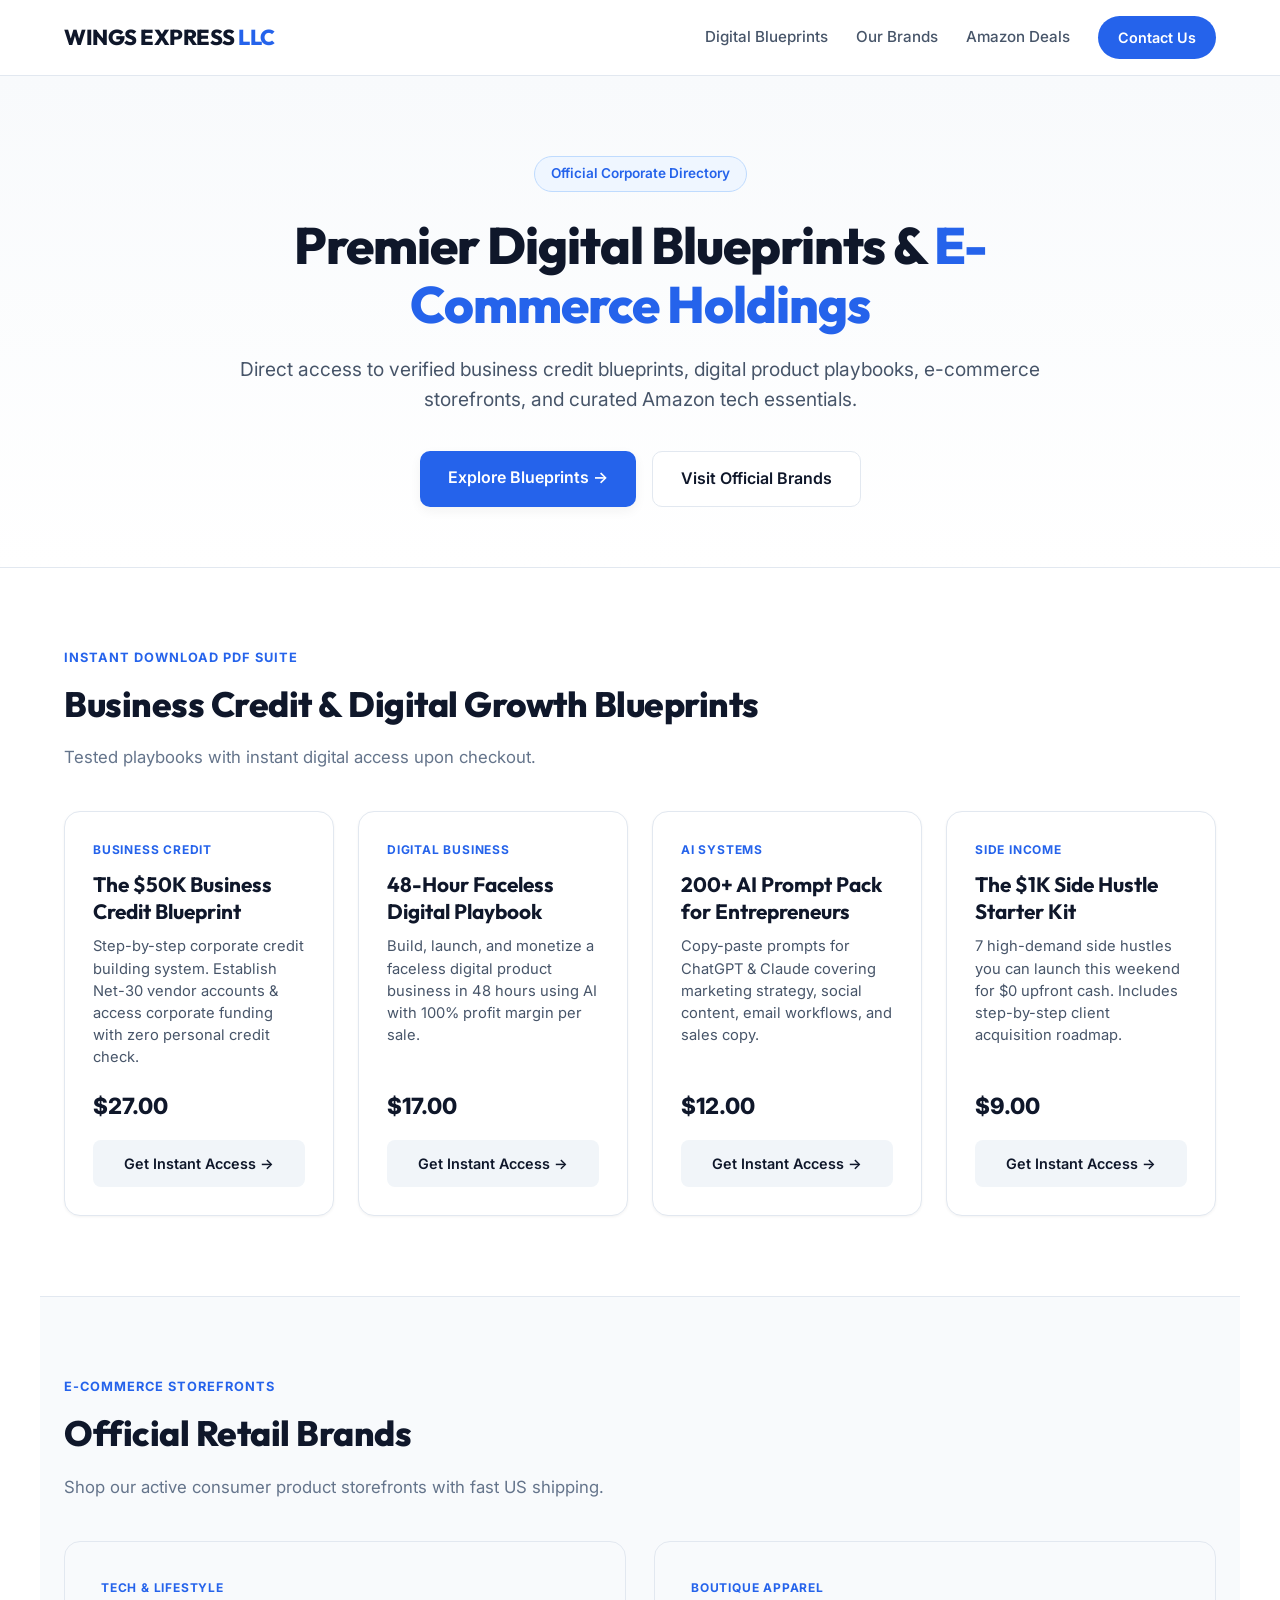
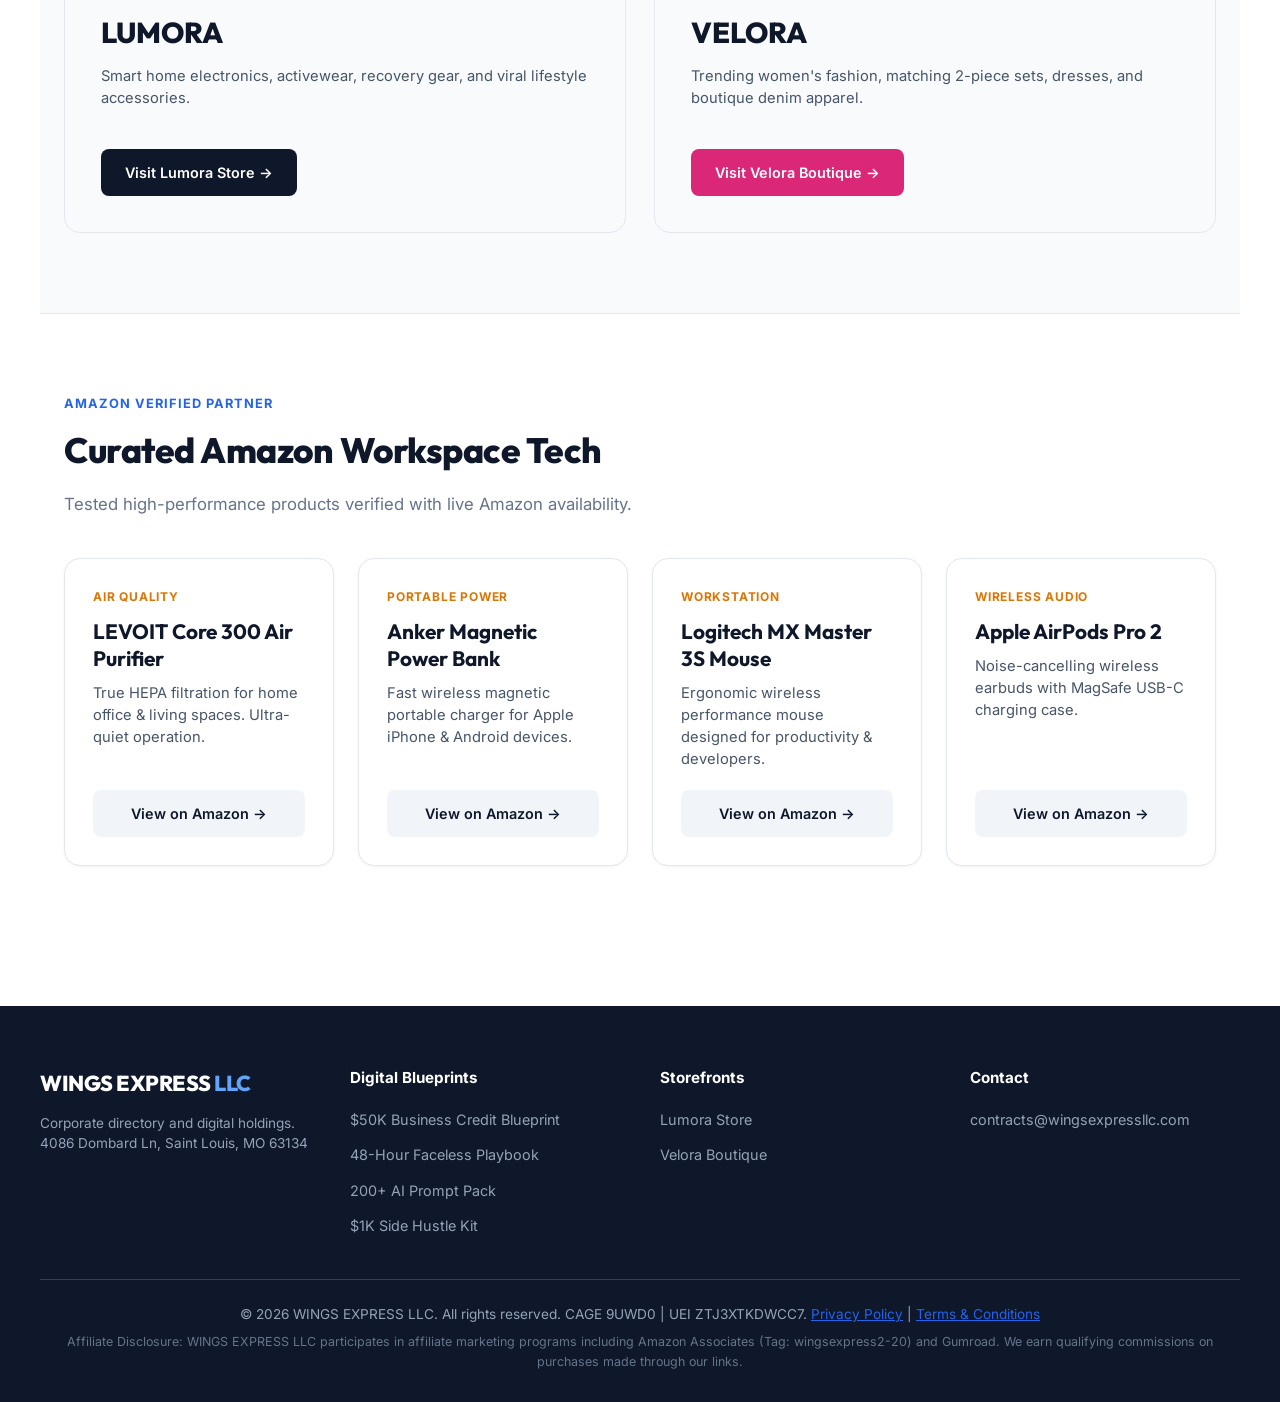
==== commit fe69eab0: "Embed GHL Chat Widget and add Privacy Policy & Terms footer links for A2P 10DLC compliance" ====
--- a/index.html
+++ b/index.html
@@ -9,6 +9,7 @@
     <link rel="preconnect" href="https://fonts.googleapis.com">
     <link rel="preconnect" href="https://fonts.gstatic.com" crossorigin>
     <link href="https://fonts.googleapis.com/css2?family=Inter:wght@400;500;600;700&family=Outfit:wght@500;600;700;800;900&display=swap" rel="stylesheet">
+    <script src="https://widgets.leadconnectorhq.com/loader.js" data-resources-url="https://widgets.leadconnectorhq.com/chat-widget/loader.js" data-widget-id="6a70955571ef06cc77f6ef6f" data-source="WEB_USER"></script>
     
     <style>
         :root {
@@ -610,7 +611,7 @@
             </div>
         </div>
         <div class="footer-bottom-text">
-            <p>© 2026 WINGS EXPRESS LLC. All rights reserved. CAGE 9UWD0 | UEI ZTJ3XTKDWCC7.</p>
+            <p>© 2026 WINGS EXPRESS LLC. All rights reserved. CAGE 9UWD0 | UEI ZTJ3XTKDWCC7. <a href="/privacy/" style="color:#2563eb;text-decoration:underline;margin-ml:10px;">Privacy Policy</a> | <a href="/terms/" style="color:#2563eb;text-decoration:underline;">Terms & Conditions</a></p>
             <p style="margin-top:6px;font-size:0.78rem;color:#64748b;">Affiliate Disclosure: WINGS EXPRESS LLC participates in affiliate marketing programs including Amazon Associates (Tag: wingsexpress2-20) and Gumroad. We earn qualifying commissions on purchases made through our links.</p>
         </div>
     </footer>
